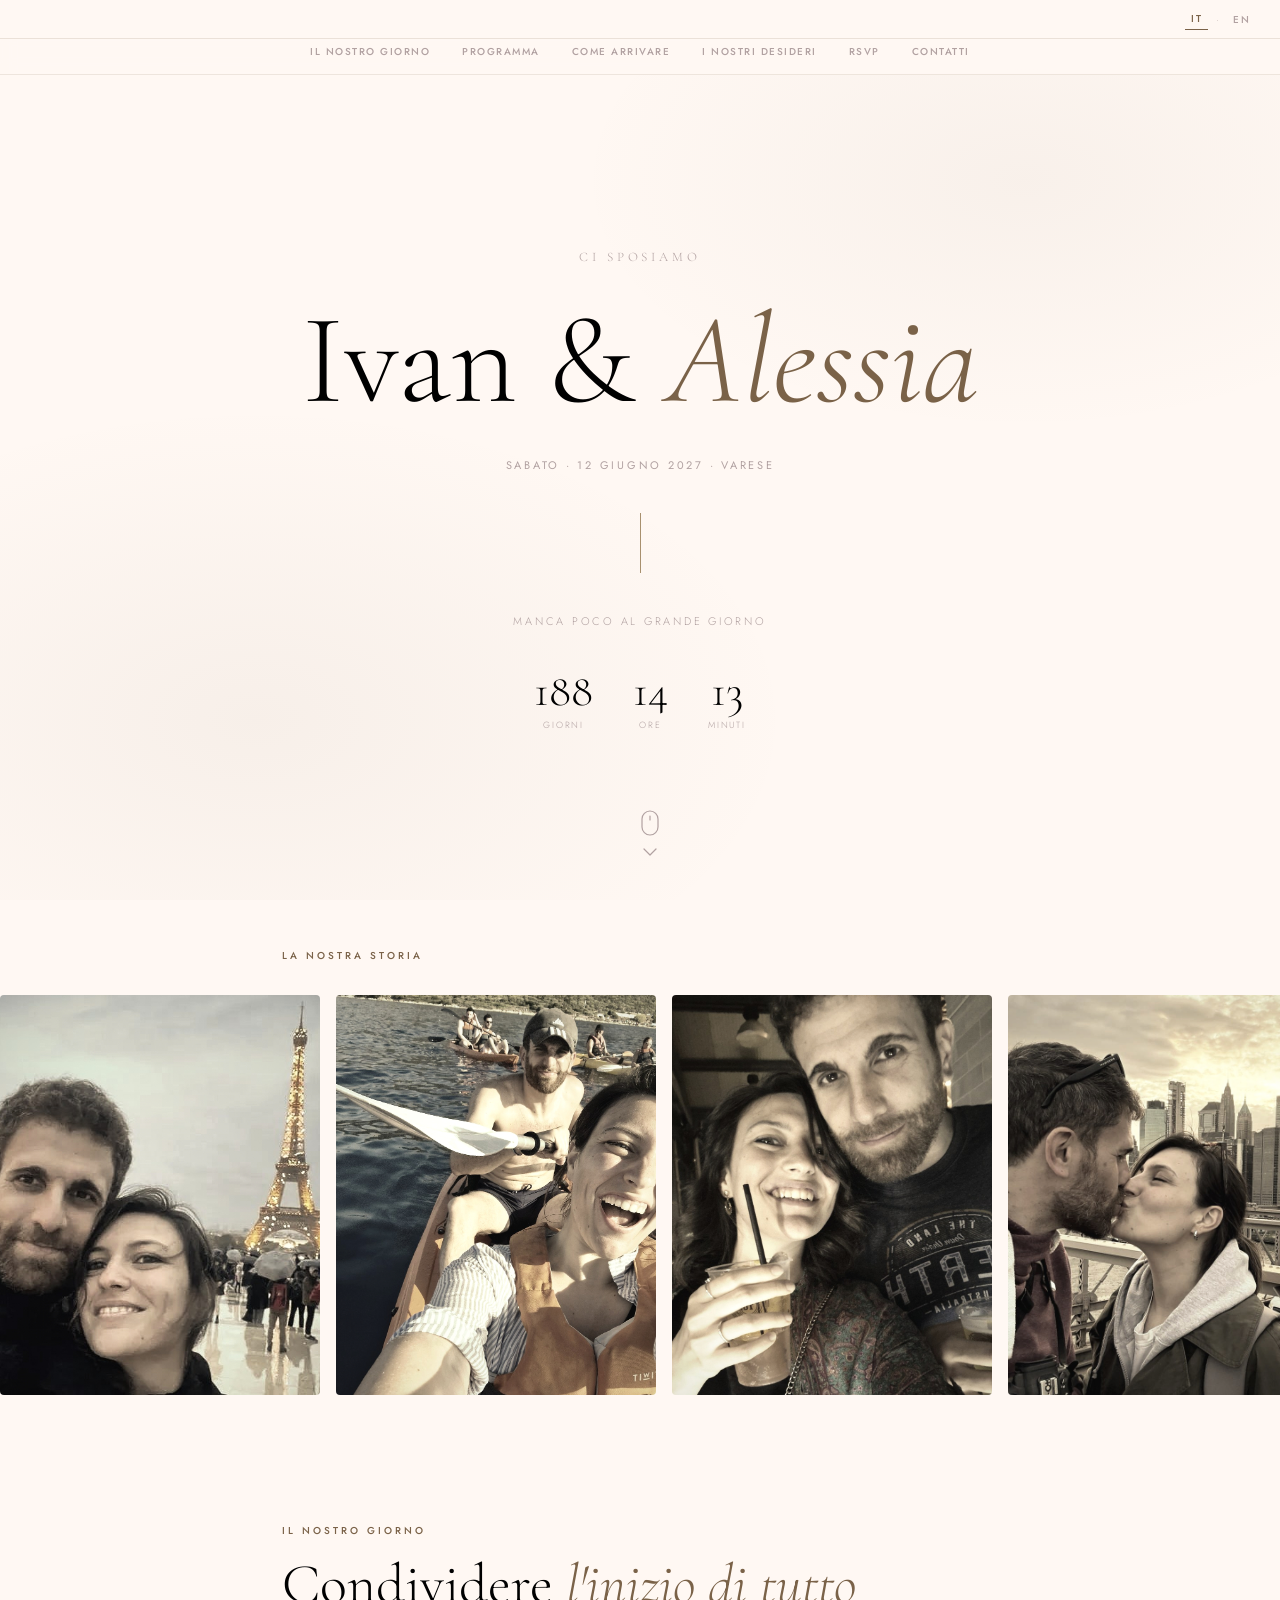
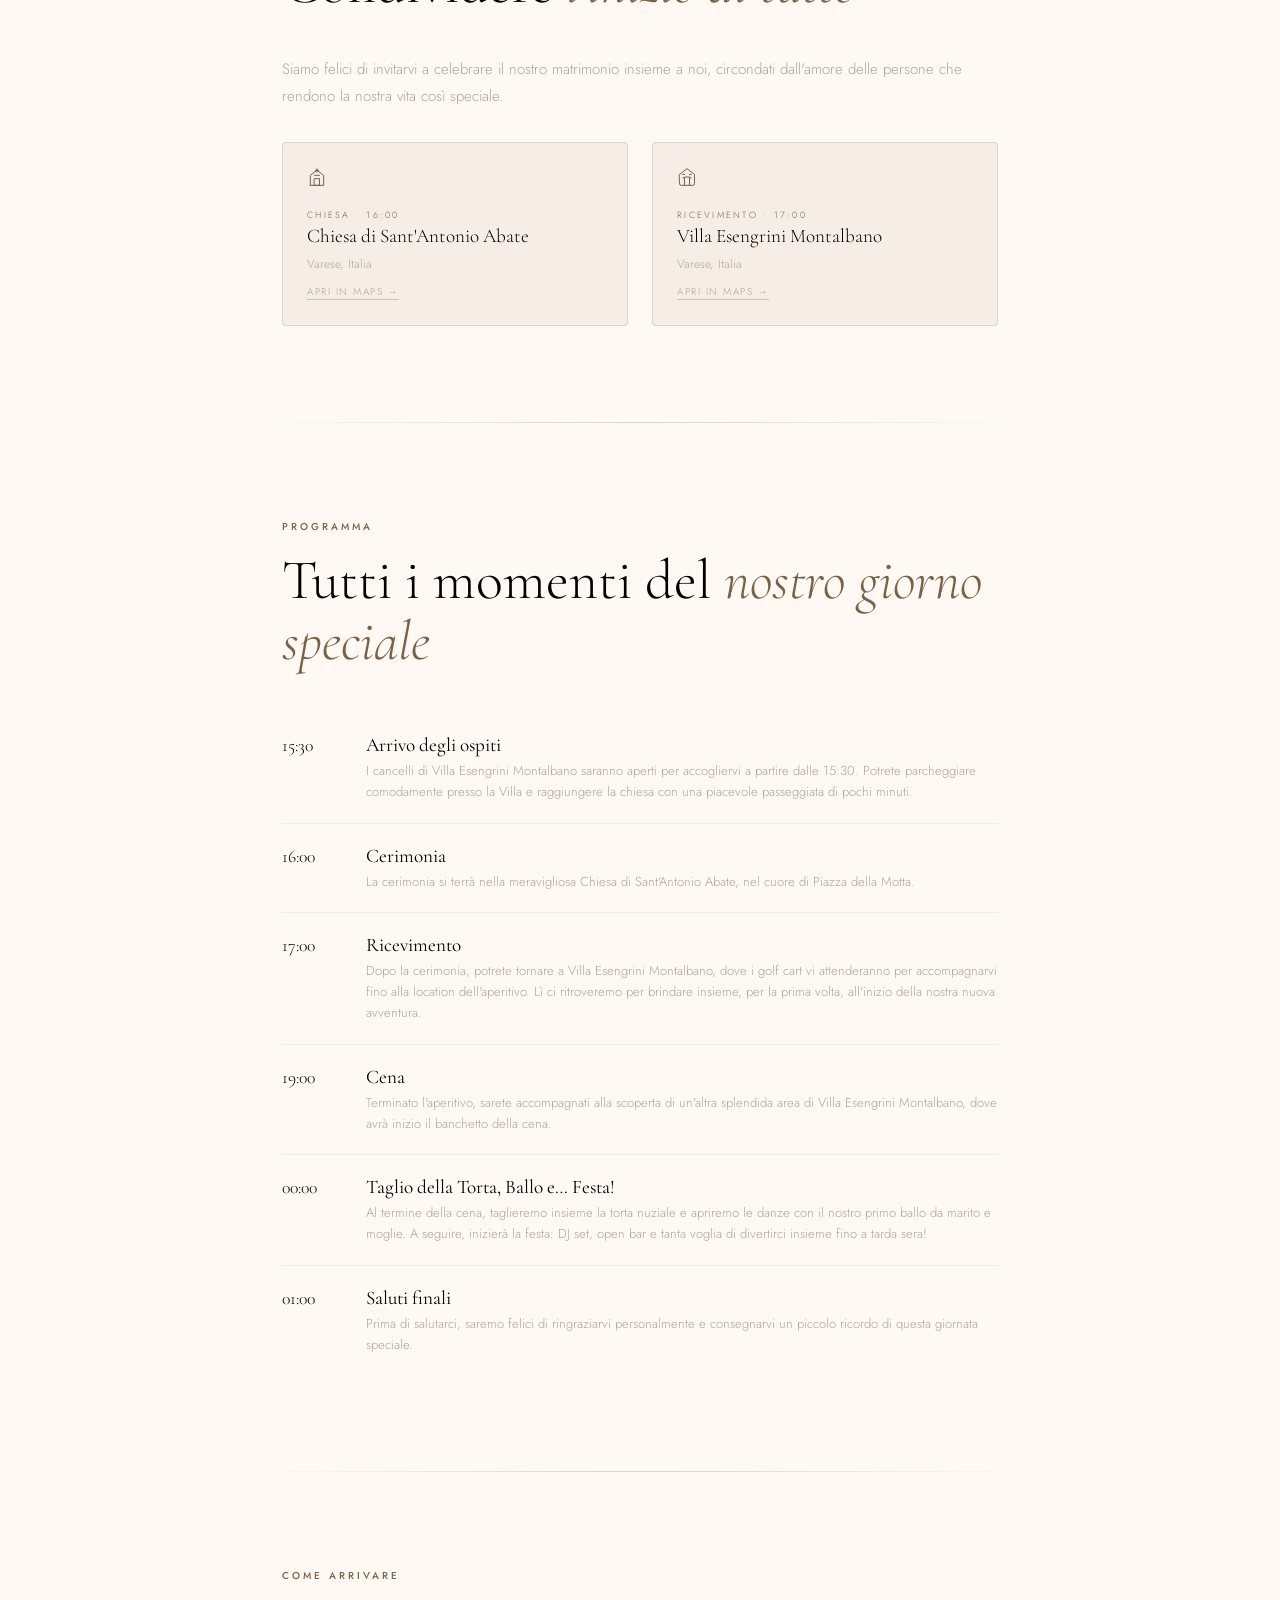
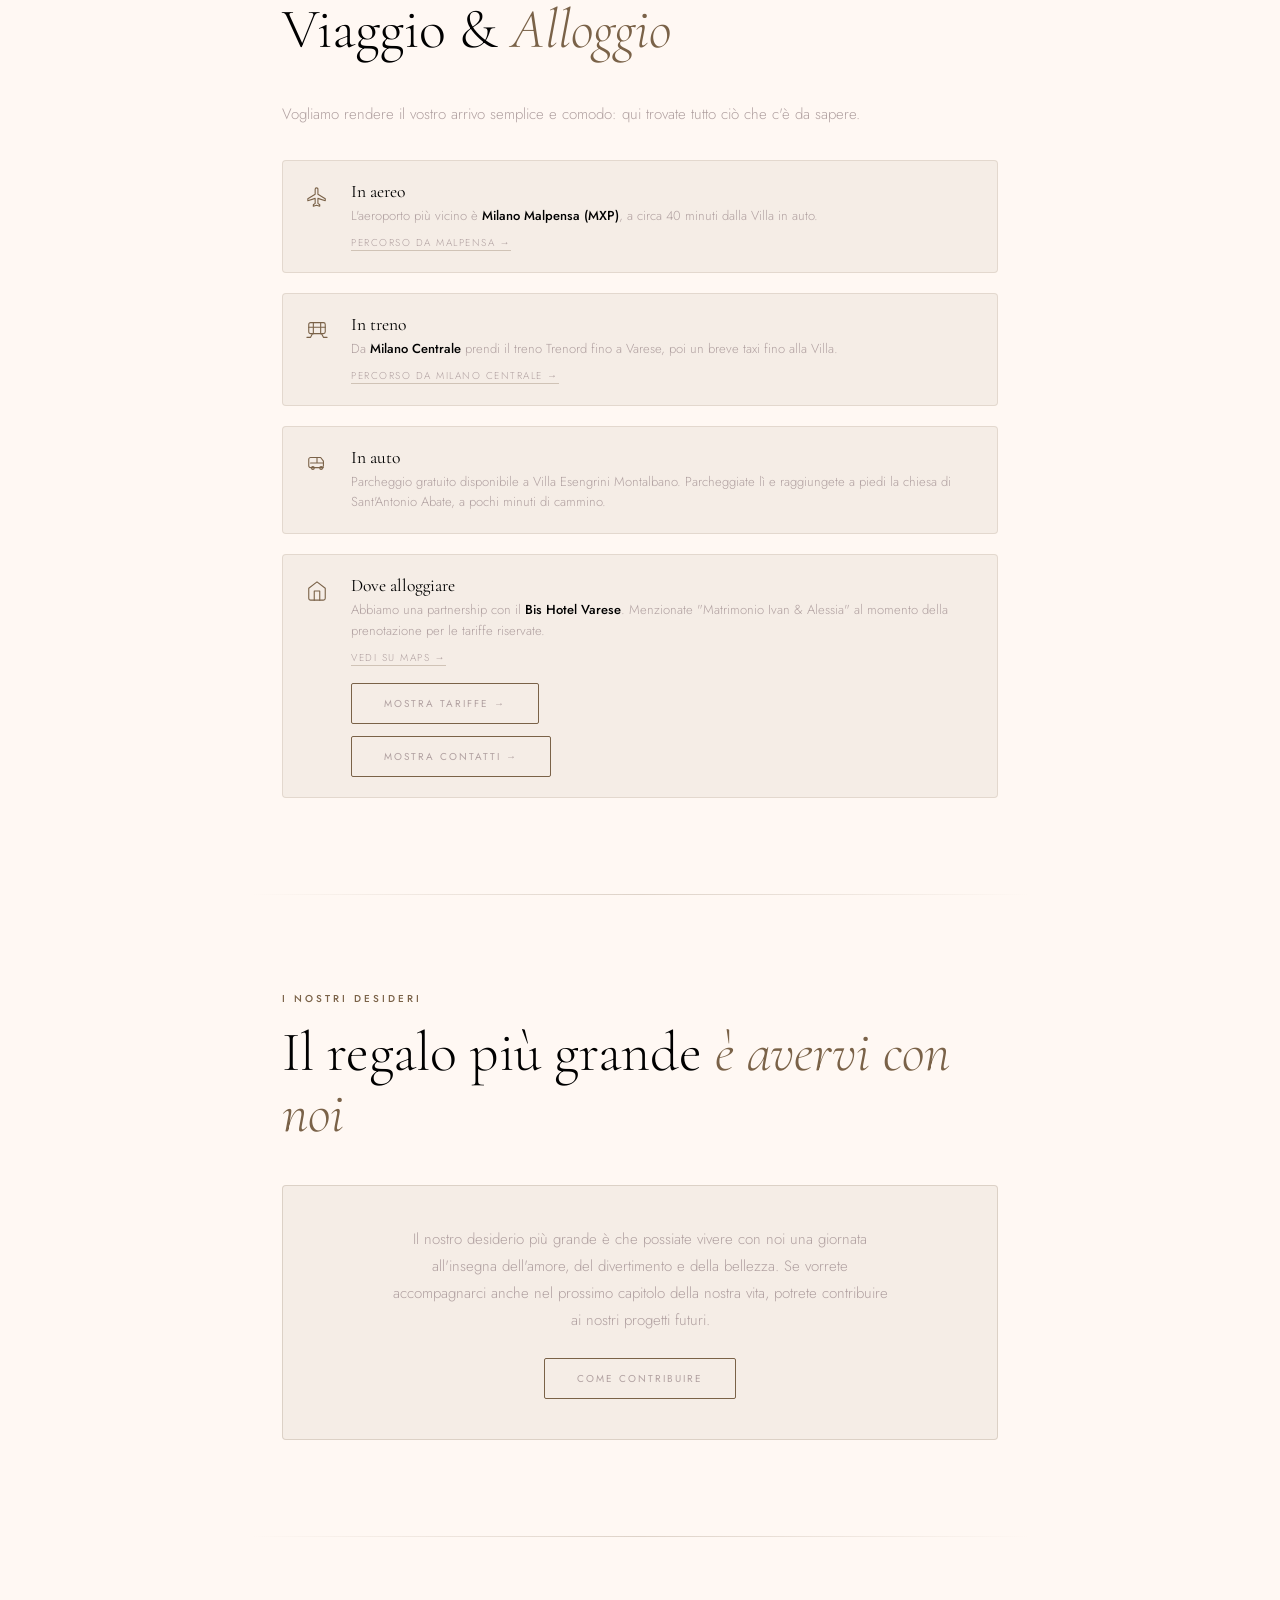
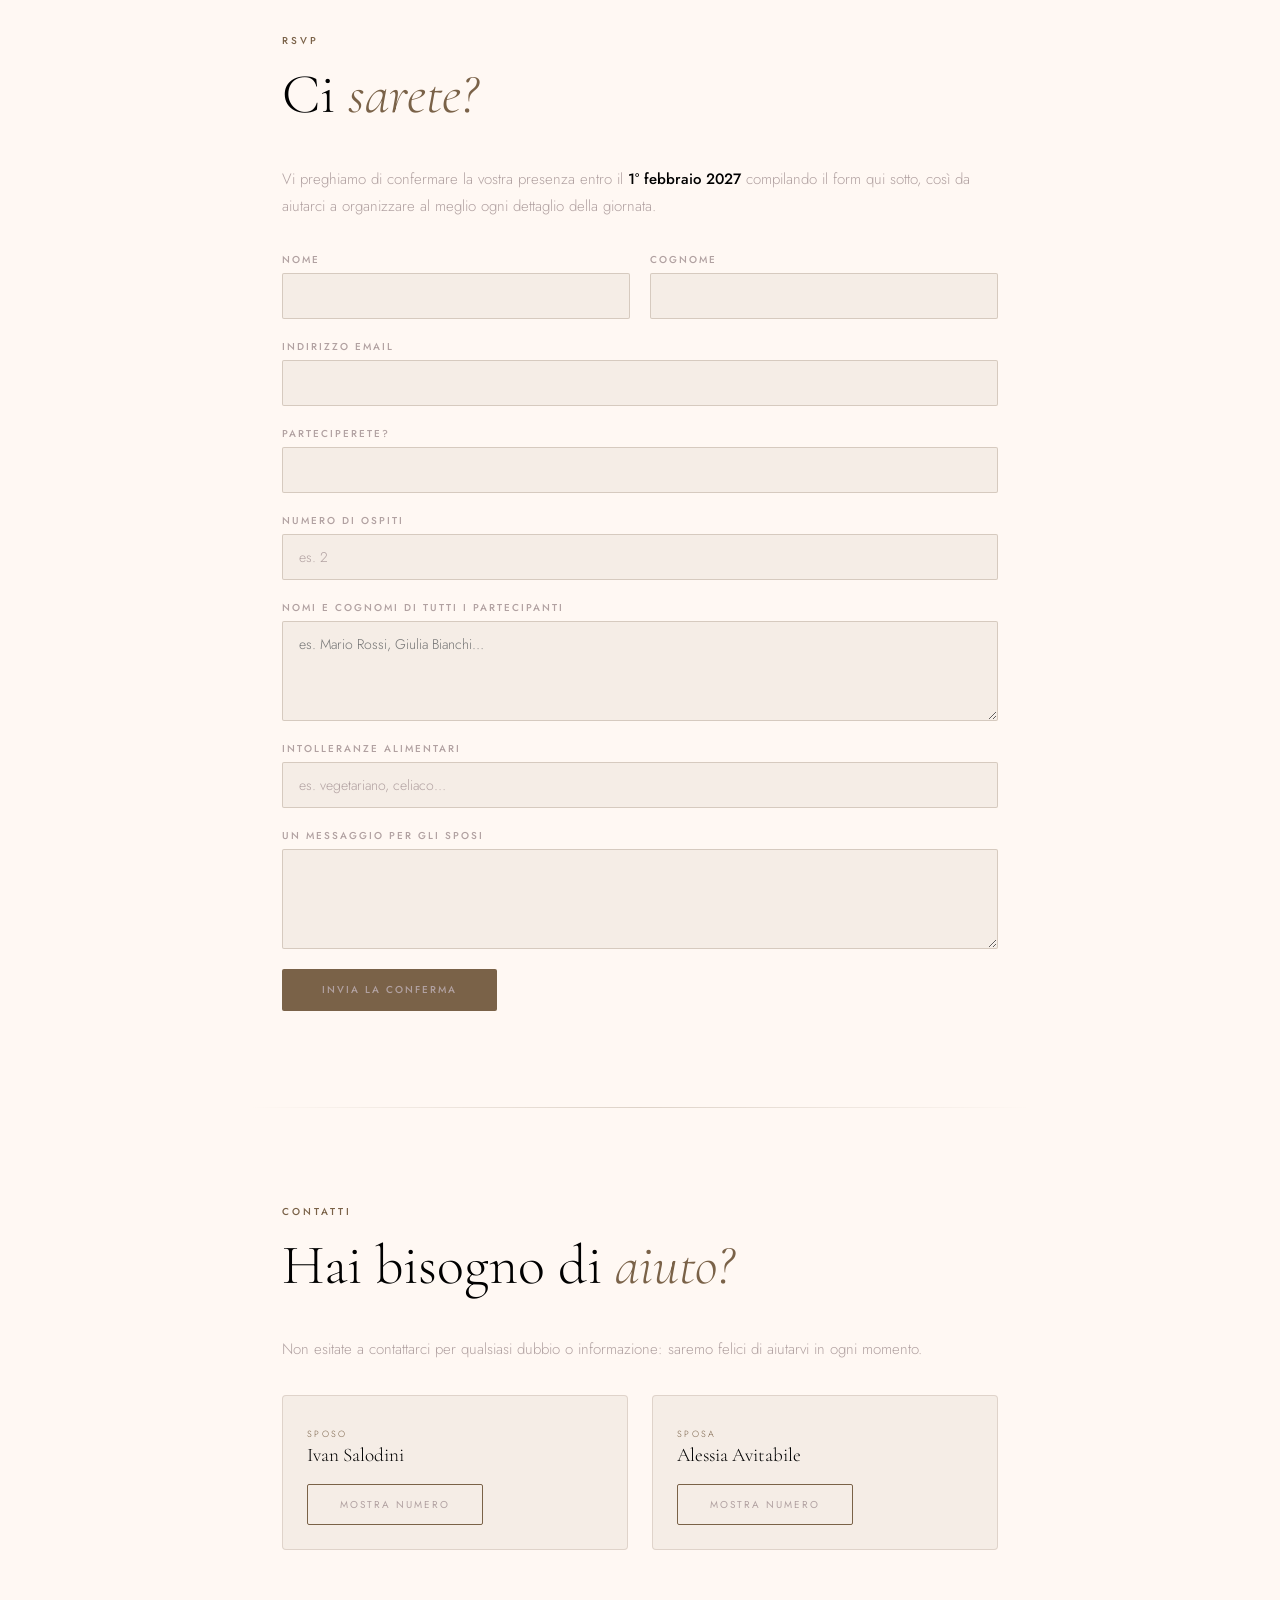
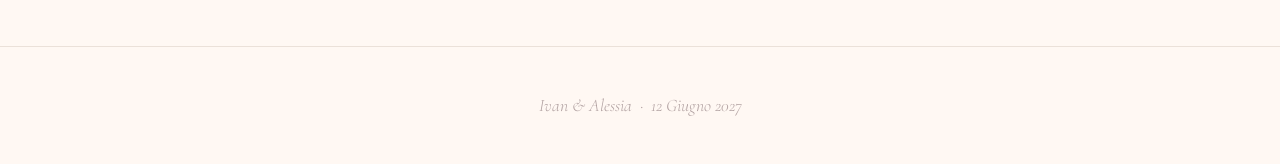
==== index.html @ ce50a958 "go go" ====
<!DOCTYPE html>
<html lang="it">
<head>
<meta charset="UTF-8">
<meta name="viewport" content="width=device-width, initial-scale=1.0">
<title>Ivan & Alessia — 12 Giugno 2027</title>
<link href="https://fonts.googleapis.com/css2?family=Cormorant+Garamond:ital,wght@0,300;0,400;1,300;1,400&family=Jost:wght@300;400;500&display=swap" rel="stylesheet">
<meta property="og:type" content="website">
<meta property="og:url" content="https://ivanalessia.com">
<meta property="og:image" content="https://ivanalessia.com/preview.jpeg">
<meta name="twitter:image" content="https://ivanalessia.com/preview.jpeg">
<meta property="og:title" content="Ivan & Alessia — 12 Giugno 2027">
<meta property="og:description" content="Vi aspettiamo a Varese il 12 Giugno 2027 per festeggiare assieme il nostro matrimonio. Visitate il nostro sito per tutti i dettagli.">
<meta name="twitter:card" content="summary">
<meta name="twitter:title" content="Ivan & Alessia — 12 Giugno 2027">
<meta name="twitter:description" content="Vi aspettiamo a Varese il 12 Giugno 2027 per festeggiare assieme il nostro matrimonio. Visitate il nostro sito per tutti i dettagli.">
<link rel="icon" type="image/svg+xml" href="favicon.svg">
<link rel="stylesheet" href="style.css">
</head>
<body>

<!-- LANG BAR -->
<div class="lang-bar">
  <button class="lang-btn active" id="btn-it" onclick="setLang('it')">IT</button>
  <span class="lang-sep">·</span>
  <button class="lang-btn" id="btn-en" onclick="setLang('en')">EN</button>
</div>

<!-- NAV -->
<nav>
  <a href="#ceremony"><span class="it">Il Nostro Giorno</span><span class="en">Our Special Day</span></a>
  <a href="#schedule"><span class="it">Programma</span><span class="en">Schedule</span></a>
  <a href="#travel"><span class="it">Come arrivare</span><span class="en">Getting there</span></a>
  <a href="#registry"><span class="it">I Nostri Desideri</span><span class="en">Our wishes</span></a>
  <a href="#rsvp">RSVP</a>
  <a href="#contacts"><span class="it">Contatti</span><span class="en">Contacts</span></a>
</nav>

<!-- HERO -->
<div class="hero">
  <div class="hero-ornament">
    <span class="it">Ci sposiamo</span><span class="en">We are getting married</span>
  </div>
  <h1>Ivan &amp; <em>Alessia</em></h1>
  <div class="hero-date">
    <span class="it">Sabato · 12 Giugno 2027 · Varese</span>
    <span class="en">Saturday · 12 June 2027 · Varese</span>
  </div>
  <div class="hero-divider"></div>
  <div class="countdown-intro">
    <span class="it">Manca poco al grande giorno</span>
    <span class="en">Days until the wedding</span>
  </div>
  <div class="countdown">
    <div class="countdown-item">
      <span class="countdown-num" id="cd-days">—</span>
      <span class="countdown-label"><span class="it">Giorni</span><span class="en">Days</span></span>
    </div>
    <div class="countdown-item">
      <span class="countdown-num" id="cd-hours">—</span>
      <span class="countdown-label"><span class="it">Ore</span><span class="en">Hours</span></span>
    </div>
    <div class="countdown-item">
      <span class="countdown-num" id="cd-mins">—</span>
      <span class="countdown-label"><span class="it">Minuti</span><span class="en">Minutes</span></span>
    </div>
  </div>
  <div class="scroll-indicator">
    <svg width="18" height="26" viewBox="0 0 18 26" fill="none" stroke="currentColor" stroke-width="1.2" stroke-linecap="round" stroke-linejoin="round" style="display:block;margin:0 auto 6px;">
      <rect x="1" y="1" width="16" height="24" rx="8"/>
      <line x1="9" y1="6" x2="9" y2="10"/>
    </svg>
    <svg width="20" height="20" viewBox="0 0 20 20" fill="none" stroke="currentColor" stroke-width="1.2" stroke-linecap="round" stroke-linejoin="round">
      <path d="M4 7l6 6 6-6"/>
    </svg>
  </div>
</div>

<!-- SLIDER -->
<div class="story-label-wrap">
  <div class="section-label it" style="max-width:780px;margin:3rem auto 0;padding:0 2rem;">La nostra storia</div>
  <div class="section-label en" style="max-width:780px;margin:3rem auto 0;padding:0 2rem;">Our story</div>
</div>
<div class="slider-wrap">
  <div class="slider-track">
    <div class="slider-item" style="background-image:url('slideshow/photo1.jpg')"></div>
    <div class="slider-item" style="background-image:url('slideshow/photo2.jpg')"></div>
    <div class="slider-item" style="background-image:url('slideshow/photo3.jpg')"></div>
    <div class="slider-item" style="background-image:url('slideshow/photo4.jpg')"></div>
    <div class="slider-item" style="background-image:url('slideshow/photo5.jpg')"></div>
    <div class="slider-item" style="background-image:url('slideshow/photo6.jpg')"></div>
    <div class="slider-item" style="background-image:url('slideshow/photo7.jpg')"></div>
    <div class="slider-item" style="background-image:url('slideshow/photo8.jpg')"></div>
    <div class="slider-item" style="background-image:url('slideshow/photo9.jpg')"></div>
    <div class="slider-item" style="background-image:url('slideshow/photo10.jpg')"></div>
    <div class="slider-item" style="background-image:url('slideshow/photo11.jpg')"></div>
    <div class="slider-item" style="background-image:url('slideshow/photo12.jpg')"></div>
    <div class="slider-item" style="background-image:url('slideshow/photo13.jpg')"></div>
    <div class="slider-item" style="background-image:url('slideshow/photo14.jpg')"></div>
    <div class="slider-item" style="background-image:url('slideshow/photo15.jpg')"></div>
    <div class="slider-item" style="background-image:url('slideshow/photo16.jpg')"></div>
    <div class="slider-item" style="background-image:url('slideshow/photo17.jpg')"></div>
    <div class="slider-item" style="background-image:url('slideshow/photo18.jpg')"></div>
    <div class="slider-item" style="background-image:url('slideshow/photo19.jpg')"></div>
    <div class="slider-item" style="background-image:url('slideshow/photo1.jpg')"></div>
    <div class="slider-item" style="background-image:url('slideshow/photo2.jpg')"></div>
    <div class="slider-item" style="background-image:url('slideshow/photo3.jpg')"></div>
    <div class="slider-item" style="background-image:url('slideshow/photo4.jpg')"></div>
    <div class="slider-item" style="background-image:url('slideshow/photo5.jpg')"></div>
    <div class="slider-item" style="background-image:url('slideshow/photo6.jpg')"></div>
    <div class="slider-item" style="background-image:url('slideshow/photo7.jpg')"></div>
    <div class="slider-item" style="background-image:url('slideshow/photo8.jpg')"></div>
    <div class="slider-item" style="background-image:url('slideshow/photo9.jpg')"></div>
    <div class="slider-item" style="background-image:url('slideshow/photo10.jpg')"></div>
    <div class="slider-item" style="background-image:url('slideshow/photo11.jpg')"></div>
    <div class="slider-item" style="background-image:url('slideshow/photo12.jpg')"></div>
    <div class="slider-item" style="background-image:url('slideshow/photo13.jpg')"></div>
    <div class="slider-item" style="background-image:url('slideshow/photo14.jpg')"></div>
    <div class="slider-item" style="background-image:url('slideshow/photo15.jpg')"></div>
    <div class="slider-item" style="background-image:url('slideshow/photo16.jpg')"></div>
    <div class="slider-item" style="background-image:url('slideshow/photo17.jpg')"></div>
    <div class="slider-item" style="background-image:url('slideshow/photo18.jpg')"></div>
    <div class="slider-item" style="background-image:url('slideshow/photo19.jpg')"></div>
  </div>
</div>

<!-- CEREMONY -->
<section id="ceremony">
  <div class="section-label it">Il Nostro Giorno</div>
  <div class="section-label en">Our Special Day</div>
  <h2 class="it">Condividere <em>l'inizio di tutto</em></h2>
  <h2 class="en">Sharing the <em>start of it all</em></h2>
  <p class="it">Siamo felici di invitarvi a celebrare il nostro matrimonio insieme a noi, circondati dall'amore delle persone che rendono la nostra vita così speciale.</p>
  <p class="en">We are delighted to invite you to celebrate our wedding with us, surrounded by the love of the people who make our lives so special.</p>

  <div class="details-grid" style="grid-template-columns: repeat(2, 1fr);">
    <!-- 1. CHURCH -->
    <div class="detail-card">
      <div class="detail-card-icon">
        <svg viewBox="0 0 24 24" fill="none" stroke="currentColor" stroke-width="1.2" stroke-linecap="round" stroke-linejoin="round" style="width:20px;height:20px;stroke:#7A6248;">
          <path d="M12 2v4M10 4h4"/>
          <path d="M4 22V10l8-6 8 6v12H4z"/>
          <rect x="9" y="14" width="6" height="8"/>
          <path d="M9 10h6"/>
        </svg>
      </div>
      <span class="detail-card-label it">Chiesa · 16:00</span>
      <span class="detail-card-label en">Church · 16:00</span>
      <div class="detail-card-value">Chiesa di Sant'Antonio Abate</div>
      <span class="detail-card-sub">
        <span class="it">Varese, Italia</span>
        <span class="en">Varese, Italy</span>
      </span>
      <a href="https://maps.app.goo.gl/4VHxfXzosDkDR2PS9" class="map-link" target="_blank">
        <span class="it">Apri in Maps →</span><span class="en">Open in Maps →</span>
      </a>
    </div>
    <!-- 2. VENUE -->
    <div class="detail-card">
      <div class="detail-card-icon">
        <svg viewBox="0 0 24 24" fill="none" stroke="currentColor" stroke-width="1.2" stroke-linecap="round" stroke-linejoin="round" style="width:20px;height:20px;stroke:#7A6248;">
          <path d="M3 9l9-7 9 7v11a2 2 0 0 1-2 2H5a2 2 0 0 1-2-2z"/>
          <path d="M9 22V12h6v10"/>
          <path d="M7 9h2M15 9h2M7 13h2M15 13h2"/>
        </svg>
      </div>
      <span class="detail-card-label it">Ricevimento · 17:00</span>
      <span class="detail-card-label en">Reception · 17:00</span>
      <div class="detail-card-value">Villa Esengrini Montalbano</div>
      <span class="detail-card-sub">
        <span class="it">Varese, Italia</span>
        <span class="en">Varese, Italy</span>
      </span>
      <a href="https://maps.app.goo.gl/q679ve2Z2m2urk7M8" class="map-link" target="_blank">
        <span class="it">Apri in Maps →</span><span class="en">Open in Maps →</span>
      </a>
    </div>
  </div>
</section>

<div class="divider"></div>

<!-- SCHEDULE -->
<section id="schedule">
  <div class="section-label it">Programma</div>
  <div class="section-label en">Schedule</div>
  <h2 class="it">Tutti i momenti del <em>nostro giorno speciale</em></h2>
  <h2 class="en">Every moment of <em>our special day</em></h2>
  <div class="schedule-list">
    <div class="schedule-item">
      <div class="sch-time">15:30</div>
      <div class="sch-content">
        <h3 class="it">Arrivo degli ospiti</h3>
        <h3 class="en">Guests arrive</h3>
        <p class="it">I cancelli di Villa Esengrini Montalbano saranno aperti per accogliervi a partire dalle 15:30. Potrete parcheggiare comodamente presso la Villa e raggiungere la chiesa con una piacevole passeggiata di pochi minuti.</p>
        <p class="en">The gates of Villa Esengrini Montalbano will open to welcome you starting from 3:30 PM. You will be able to park conveniently at the Villa and reach the church with a pleasant walk of just a few minutes.</p>
      </div>
    </div>
    <div class="schedule-item">
      <div class="sch-time">16:00</div>
      <div class="sch-content">
        <h3 class="it">Cerimonia</h3>
        <h3 class="en">Ceremony</h3>
        <p class="it">La cerimonia si terrà nella meravigliosa Chiesa di Sant'Antonio Abate, nel cuore di Piazza della Motta.</p>
        <p class="en">The ceremony will take place in the wonderful Church of Sant'Antonio Abate, in the heart of Piazza della Motta.</p>
      </div>
    </div>
    <div class="schedule-item">
      <div class="sch-time">17:00</div>
      <div class="sch-content">
        <h3 class="it">Ricevimento</h3>
        <h3 class="en">Ricevimento</h3>
        <p class="it">Dopo la cerimonia, potrete tornare a Villa Esengrini Montalbano, dove i golf cart vi attenderanno per accompagnarvi fino alla location dell'aperitivo. Lì ci ritroveremo per brindare insieme, per la prima volta, all'inizio della nostra nuova avventura.</p>
        <p class="en">After the ceremony, you may return to Villa Esengrini Montalbano, where golf carts will be waiting to accompany you to the aperitif location. There, we will gather to raise a toast together, for the very first time, to the beginning of our new adventure.</p>
      </div>
    </div>
    <div class="schedule-item">
      <div class="sch-time">19:00</div>
      <div class="sch-content">
        <h3 class="it">Cena</h3>
        <h3 class="en">Dinner</h3>
        <p class="it">Terminato l'aperitivo, sarete accompagnati alla scoperta di un'altra splendida area di Villa Esengrini Montalbano, dove avrà inizio il banchetto della cena.</p>
        <p class="en">Once the aperitif has concluded, you will be guided to discover another beautiful area of Villa Esengrini Montalbano, where the wedding dinner banquet will begin.</p>
      </div>
    </div>
    <div class="schedule-item">
      <div class="sch-time">00:00</div>
      <div class="sch-content">
        <h3 class="it">Taglio della Torta, Ballo e… Festa!</h3>
        <h3 class="en">Taglio della Torta, Ballo e… Festa!</h3>
        <p class="it">Al termine della cena, taglieremo insieme la torta nuziale e apriremo le danze con il nostro primo ballo da marito e moglie. A seguire, inizierà la festa: DJ set, open bar e tanta voglia di divertirci insieme fino a tarda sera!</p>
        <p class="en">At the end of the dinner, we will cut the wedding cake together and open the dance floor with our first dance as husband and wife. Afterwards, the celebration will continue with a DJ set, open bar, and plenty of fun together late into the evening!</p>
      </div>
    </div>
    <div class="schedule-item">
      <div class="sch-time">01:00</div>
      <div class="sch-content">
        <h3 class="it">Saluti finali</h3>
        <h3 class="en">Farewell</h3>
        <p class="it">Prima di salutarci, saremo felici di ringraziarvi personalmente e consegnarvi un piccolo ricordo di questa giornata speciale.</p>
        <p class="en">Before saying goodbye, we will be delighted to thank you personally and offer you a small keepsake of this special day.</p>
      </div>
    </div>
  </div>
</section>

<div class="divider"></div>

<!-- TRAVEL -->
<section id="travel">
  <div class="section-label it">Come arrivare</div>
  <div class="section-label en">Getting there</div>
  <h2 class="it">Viaggio &amp; <em>Alloggio</em></h2>
  <h2 class="en">Travel &amp; <em>Accommodation</em></h2>
  <p class="it">Vogliamo rendere il vostro arrivo semplice e comodo: qui trovate tutto ciò che c'è da sapere.</p>
  <p class="en">We would like to make your arrival as simple and comfortable as possible: here you will find everything you need to know.</p>
  <div class="travel-list">

    <div class="travel-item">
      <div class="travel-icon">
        <svg viewBox="0 0 24 24"><path d="M21 16v-2l-8-5V3.5a1.5 1.5 0 0 0-3 0V9l-8 5v2l8-2.5V19l-2 1.5V22l3.5-1 3.5 1v-1.5L13 19v-5.5z"/></svg>
      </div>
      <div>
        <h3 class="it">In aereo</h3>
        <h3 class="en">By plane</h3>
        <p class="it">L'aeroporto più vicino è <strong>Milano Malpensa (MXP)</strong>, a circa 40 minuti dalla Villa in auto.</p>
        <p class="en">The nearest airport is <strong>Milan Malpensa (MXP)</strong>, about 40 minutes from the Villa by car.</p>
        <a href="https://maps.app.goo.gl/tZxUDUaMHaRAKmfB8" class="map-link" target="_blank" style="margin-top:8px; display:inline-block;">
          <span class="it">Percorso da Malpensa →</span><span class="en">Route from Malpensa →</span>
        </a>
      </div>
    </div>

    <div class="travel-item">
      <div class="travel-icon">
        <svg viewBox="0 0 24 24"><rect x="3" y="4" width="18" height="12" rx="2"/><path d="M3 9h18M8 4v12M16 4v12M1 20h4M19 20h4M5 20l2-4M19 20l-2-4"/></svg>
      </div>
      <div>
        <h3 class="it">In treno</h3>
        <h3 class="en">By train</h3>
        <p class="it">Da <strong>Milano Centrale</strong> prendi il treno Trenord fino a Varese, poi un breve taxi fino alla Villa.</p>
        <p class="en">From <strong>Milano Centrale</strong> take the Trenord train to Varese, then a short taxi to the Villa.</p>
        <a href="https://maps.app.goo.gl/u4GWVVwmVqoYqdpRA" class="map-link" target="_blank" style="margin-top:8px; display:inline-block;">
          <span class="it">Percorso da Milano Centrale →</span><span class="en">Route from Milano Centrale →</span>
        </a>
      </div>
    </div>

    <div class="travel-item">
      <div class="travel-icon">
        <svg viewBox="0 0 24 24"><path d="M19 17H5a2 2 0 0 1-2-2V8a2 2 0 0 1 2-2h11l3 4v5a2 2 0 0 1-2 2z"/><circle cx="7.5" cy="17.5" r="1.5"/><circle cx="16.5" cy="17.5" r="1.5"/><path d="M5 12h14M12 6v6"/></svg>
      </div>
      <div>
        <h3 class="it">In auto</h3>
        <h3 class="en">By car</h3>
        <p class="it">Parcheggio gratuito disponibile a Villa Esengrini Montalbano. Parcheggiate lì e raggiungete a piedi la chiesa di Sant'Antonio Abate, a pochi minuti di cammino.</p>
        <p class="en">Free parking is available at Villa Esengrini Montalbano. Park there and walk to the church of Sant'Antonio Abate — just a few minutes on foot.</p>
      </div>
    </div>

    <div class="travel-item">
      <div class="travel-icon">
        <svg viewBox="0 0 24 24"><path d="M3 9l9-7 9 7v11a2 2 0 0 1-2 2H5a2 2 0 0 1-2-2z"/><polyline points="9 22 9 12 15 12 15 22"/></svg>
      </div>
      <div style="flex:1;">
        <h3 class="it">Dove alloggiare</h3>
        <h3 class="en">Where to stay</h3>
        <p class="it">Abbiamo una partnership con il <strong>Bis Hotel Varese</strong>. Menzionate "Matrimonio Ivan &amp; Alessia" al momento della prenotazione per le tariffe riservate.</p>
        <p class="en">We have a partnership with <strong>Bis Hotel Varese</strong>. Mention "Ivan &amp; Alessia wedding" when booking to access our reserved rates.</p>
        <a href="https://maps.app.goo.gl/5P7TdJPremgg4f8m6" class="map-link" target="_blank" style="margin-top:8px; display:inline-block;">
          <span class="it">Vedi su Maps →</span><span class="en">View on Maps →</span>
        </a>
        <button class="iban-reveal-btn" onclick="revealPrices()" id="pricesBtn" style="margin-top:1rem; display:block;">
          <span class="it">Mostra tariffe →</span><span class="en">Show rates →</span>
        </button>
        <button class="iban-reveal-btn" onclick="revealHotelContacts()" id="hotelContactsBtn" style="margin-top:0.75rem; display:block;">
          <span class="it">Mostra contatti →</span><span class="en">Show contacts →</span>
        </button>
        <div class="iban-display" id="hotelContactsDisplay" style="text-align:left;">
          <div style="display:flex; flex-direction:column; gap:8px;">
            <a href="mailto:booking@bishotelvarese.it" class="map-link" style="display:block; width:fit-content;">
              <span class="it">✉ booking@bishotelvarese.it</span>
              <span class="en">✉ booking@bishotelvarese.it</span>
            </a>
            <a href="tel:+3903321810166" class="map-link" style="display:block; width:fit-content;">
              <span class="it">✆ +39 0332 1810166</span>
              <span class="en">✆ +39 0332 1810166</span>
            </a>
            <a href="https://wa.me/393920011275" class="whatsapp-link" target="_blank">
              <svg viewBox="0 0 24 24" fill="currentColor" style="width:14px;height:14px;vertical-align:-2px;margin-right:4px;"><path d="M17.472 14.382c-.297-.149-1.758-.867-2.03-.967-.273-.099-.471-.148-.67.15-.197.297-.767.966-.94 1.164-.173.199-.347.223-.644.075-.297-.15-1.255-.463-2.39-1.475-.883-.788-1.48-1.761-1.653-2.059-.173-.297-.018-.458.13-.606.134-.133.298-.347.446-.52.149-.174.198-.298.298-.497.099-.198.05-.371-.025-.52-.075-.149-.669-1.612-.916-2.207-.242-.579-.487-.5-.669-.51-.173-.008-.371-.01-.57-.01-.198 0-.52.074-.792.372-.272.297-1.04 1.016-1.04 2.479 0 1.462 1.065 2.875 1.213 3.074.149.198 2.096 3.2 5.077 4.487.709.306 1.262.489 1.694.625.712.227 1.36.195 1.871.118.571-.085 1.758-.719 2.006-1.413.248-.694.248-1.289.173-1.413-.074-.124-.272-.198-.57-.347z"/><path d="M12 0C5.373 0 0 5.373 0 12c0 2.117.554 4.103 1.523 5.824L.057 23.882a.5.5 0 0 0 .614.635l6.284-1.637A11.945 11.945 0 0 0 12 24c6.627 0 12-5.373 12-12S18.627 0 12 0zm0 22a9.944 9.944 0 0 1-5.127-1.424l-.364-.214-3.733.973.998-3.642-.236-.374A9.944 9.944 0 0 1 2 12C2 6.477 6.477 2 12 2s10 4.477 10 10-4.477 10-10 10z"/></svg>
              +39 392 001 1275
            </a>
          </div>
        </div>
        <div class="iban-display" id="pricesDisplay" style="text-align:left;">
          <table class="price-table">
            <thead>
              <tr>
                <th></th>
                <th><span class="it">Senza colazione</span><span class="en">Room only</span></th>
                <th><span class="it">Con colazione</span><span class="en">With breakfast</span></th>
              </tr>
            </thead>
            <tbody>
              <tr>
                <td class="room-type"><span class="it">Singola</span><span class="en">Single</span></td>
                <td>€ 79</td>
                <td>€ 89</td>
              </tr>
              <tr>
                <td class="room-type"><span class="it">Doppia / Matrimoniale</span><span class="en">Double / Twin</span></td>
                <td>€ 89</td>
                <td>€ 99</td>
              </tr>
              <tr>
                <td class="room-type"><span class="it">Tripla</span><span class="en">Triple</span></td>
                <td>€ 115</td>
                <td>€ 129</td>
              </tr>
              <tr>
                <td class="room-type"><span class="it">Quadrupla</span><span class="en">Quadruple</span></td>
                <td>€ 139</td>
                <td>€ 159</td>
              </tr>
              <tr>
                <td class="room-type"><span class="it">Quintupla</span><span class="en">Quintuple</span></td>
                <td>€ 169</td>
                <td>€ 189</td>
              </tr>
            </tbody>
          </table>
          <p style="font-size:11px; margin-top:8px; color:var(--mid);">
            <span class="it">Prezzi per notte · soggetti a disponibilità</span>
            <span class="en">Prices per night · subject to availability</span>
          </p>
        </div>
      </div>
    </div>

  </div>
</section>

<div class="divider"></div>

<!-- REGISTRY -->
<section id="registry">
  <div class="section-label it">I Nostri Desideri</div>
  <div class="section-label en">Our wishes</div>
  <h2 class="it">Il regalo più grande <em>è avervi con noi</em></h2>
  <h2 class="en">The greatest gift is <em>having you by our side</em></h2>
  <div class="registry-box">
    <p class="it">Il nostro desiderio più grande è che possiate vivere con noi una giornata all'insegna dell'amore, del divertimento e della bellezza. Se vorrete accompagnarci anche nel prossimo capitolo della nostra vita, potrete contribuire ai nostri progetti futuri.</p>
    <p class="en">Our greatest wish is for you to share with us a day filled with love, joy, and beauty. If you would also like to accompany us in the next chapter of our lives, you may contribute to our future plans.</p>
    <button class="iban-reveal-btn" onclick="revealIban()" id="ibanBtn">
      <span class="it">Come contribuire</span><span class="en">How to contribute</span>
    </button>
    <div class="iban-display" id="ibanDisplay">
      <span class="iban-label">IBAN</span>
      <div class="iban-number" id="ibanNumber">IT13T0366901600580983344068</div>
      <button class="iban-copy" onclick="copyIban()">
        <span class="it" id="copyLabel-it">Copia →</span>
        <span class="en" id="copyLabel-en">Copy →</span>
      </button>
      <div style="margin-top:12px; font-size:12px; color:var(--mid);">
        <span class="it">Intestato a: <strong>Maria Alessia Avitabile &amp; Ivan Salodini</strong></span>
        <span class="en">Account holder: <strong>Maria Alessia Avitabile &amp; Ivan Salodini</strong></span>
      </div>
    </div>
  </div>
</section>

<div class="divider"></div>

<!-- RSVP -->
<section id="rsvp">
  <div class="section-label it">RSVP</div>
  <div class="section-label en">RSVP</div>
  <h2 class="it">Ci <em>sarete?</em></h2>
  <h2 class="en">Will you <em>join us?</em></h2>
  <p class="it">Vi preghiamo di confermare la vostra presenza entro il <strong>1° febbraio 2027</strong> compilando il form qui sotto, così da aiutarci a organizzare al meglio ogni dettaglio della giornata.</p>
  <p class="en">Please confirm your attendance by <strong>February 1st, 2027</strong>, by filling out the form below, so that you can help us organize every detail of the day in the best possible way.</p>

  <form class="rsvp-form" id="rsvpForm" onsubmit="handleRSVP(event)">
    <div class="form-row">
      <div class="form-group">
        <label><span class="it">Nome</span><span class="en">First name</span></label>
        <input type="text" name="fname" required>
      </div>
      <div class="form-group">
        <label><span class="it">Cognome</span><span class="en">Last name</span></label>
        <input type="text" name="lname" required>
      </div>
    </div>
    <div class="form-group">
      <label><span class="it">Indirizzo email</span><span class="en">Email address</span></label>
      <input type="email" name="email" required>
    </div>
    <div class="form-group">
      <label><span class="it">Parteciperete?</span><span class="en">Are you attending?</span></label>
      <select name="attending" id="select-attending" required>
        <option value=""></option>
        <option value="yes">Sì, ci saremo!</option>
        <option value="no">Purtroppo non possiamo</option>
      </select>
    </div>
    <div class="form-group">
      <label><span class="it">Numero di ospiti</span><span class="en">Number of guests</span></label>
      <input type="number" name="guests" id="select-guests" min="1" max="20" placeholder="es. 2">
    </div>
    <div class="form-group">
      <label>
        <span class="it">Nomi e cognomi di tutti i partecipanti</span>
        <span class="en">Full names of all attendees</span>
      </label>
      <textarea name="attendees" placeholder="es. Mario Rossi, Giulia Bianchi…"></textarea>
    </div>
    <div class="form-group">
      <label><span class="it">Intolleranze alimentari</span><span class="en">Dietary requirements</span></label>
      <input type="text" name="dietary" placeholder="es. vegetariano, celiaco…">
    </div>
    <div class="form-group">
      <label><span class="it">Un messaggio per gli sposi</span><span class="en">A message for the couple</span></label>
      <textarea name="message"></textarea>
    </div>
    <button type="submit" class="submit-btn">
      <span class="it">Invia la conferma</span><span class="en">Send my RSVP</span>
    </button>
  </form>
  <div class="form-success" id="formSuccess">
    <span class="it">Grazie! Abbiamo ricevuto la vostra conferma — non vediamo l'ora di festeggiare insieme.</span>
    <span class="en">Thank you! We've received your RSVP and we can't wait to celebrate with you.</span>
  </div>
</section>

<div class="divider"></div>

<!-- CONTACTS -->
<section id="contacts">
  <div class="section-label it">Contatti</div>
  <div class="section-label en">Contacts</div>
  <h2 class="it">Hai bisogno di <em>aiuto?</em></h2>
  <h2 class="en">Need to get in <em>touch?</em></h2>
  <p class="it">Non esitate a contattarci per qualsiasi dubbio o informazione: saremo felici di aiutarvi in ogni momento.</p>
  <p class="en">Please do not hesitate to contact us should you have any questions or need any information — we will be delighted to help you at any time.</p>

  <div class="details-grid" style="grid-template-columns: repeat(2, 1fr);">

    <div class="detail-card">
      <span class="detail-card-label it">Sposo</span>
      <span class="detail-card-label en">Groom</span>
      <div class="detail-card-value">Ivan Salodini</div>
      <button class="iban-reveal-btn" onclick="revealContact('ivan')" id="ivanBtn" style="margin-top:1rem;">
        <span class="it">Mostra numero</span><span class="en">Show number</span>
      </button>
      <div class="iban-display" id="ivanDisplay">
        <span class="iban-label it">Cellulare</span>
        <span class="iban-label en">Mobile</span>
        <div class="iban-number">+39 346 078 4647</div>
        <a href="tel:+393460784647" class="map-link" style="margin-top:8px; display:inline-block;">
          <span class="it">Chiama →</span><span class="en">Call →</span>
        </a>
        <a href="https://wa.me/393460784647" class="whatsapp-link" target="_blank" style="margin-top:10px; display:block;">
          <svg viewBox="0 0 24 24" fill="currentColor" style="width:14px;height:14px;vertical-align:-2px;margin-right:4px;"><path d="M17.472 14.382c-.297-.149-1.758-.867-2.03-.967-.273-.099-.471-.148-.67.15-.197.297-.767.966-.94 1.164-.173.199-.347.223-.644.075-.297-.15-1.255-.463-2.39-1.475-.883-.788-1.48-1.761-1.653-2.059-.173-.297-.018-.458.13-.606.134-.133.298-.347.446-.52.149-.174.198-.298.298-.497.099-.198.05-.371-.025-.52-.075-.149-.669-1.612-.916-2.207-.242-.579-.487-.5-.669-.51-.173-.008-.371-.01-.57-.01-.198 0-.52.074-.792.372-.272.297-1.04 1.016-1.04 2.479 0 1.462 1.065 2.875 1.213 3.074.149.198 2.096 3.2 5.077 4.487.709.306 1.262.489 1.694.625.712.227 1.36.195 1.871.118.571-.085 1.758-.719 2.006-1.413.248-.694.248-1.289.173-1.413-.074-.124-.272-.198-.57-.347z"/><path d="M12 0C5.373 0 0 5.373 0 12c0 2.117.554 4.103 1.523 5.824L.057 23.882a.5.5 0 0 0 .614.635l6.284-1.637A11.945 11.945 0 0 0 12 24c6.627 0 12-5.373 12-12S18.627 0 12 0zm0 22a9.944 9.944 0 0 1-5.127-1.424l-.364-.214-3.733.973.998-3.642-.236-.374A9.944 9.944 0 0 1 2 12C2 6.477 6.477 2 12 2s10 4.477 10 10-4.477 10-10 10z"/></svg>
          <span class="it">WhatsApp →</span><span class="en">WhatsApp →</span>
        </a>
      </div>
    </div>

    <div class="detail-card">
      <span class="detail-card-label it">Sposa</span>
      <span class="detail-card-label en">Bride</span>
      <div class="detail-card-value">Alessia Avitabile</div>
      <button class="iban-reveal-btn" onclick="revealContact('alessia')" id="alessiaBtn" style="margin-top:1rem;">
        <span class="it">Mostra numero</span><span class="en">Show number</span>
      </button>
      <div class="iban-display" id="alessiaDisplay">
        <span class="iban-label it">Cellulare</span>
        <span class="iban-label en">Mobile</span>
        <div class="iban-number">+39 339 225 6459</div>
        <a href="tel:+393392256459" class="map-link" style="margin-top:8px; display:inline-block;">
          <span class="it">Chiama →</span><span class="en">Call →</span>
        </a>
        <a href="https://wa.me/393392256459" class="whatsapp-link" target="_blank" style="margin-top:10px; display:block;">
          <svg viewBox="0 0 24 24" fill="currentColor" style="width:14px;height:14px;vertical-align:-2px;margin-right:4px;"><path d="M17.472 14.382c-.297-.149-1.758-.867-2.03-.967-.273-.099-.471-.148-.67.15-.197.297-.767.966-.94 1.164-.173.199-.347.223-.644.075-.297-.15-1.255-.463-2.39-1.475-.883-.788-1.48-1.761-1.653-2.059-.173-.297-.018-.458.13-.606.134-.133.298-.347.446-.52.149-.174.198-.298.298-.497.099-.198.05-.371-.025-.52-.075-.149-.669-1.612-.916-2.207-.242-.579-.487-.5-.669-.51-.173-.008-.371-.01-.57-.01-.198 0-.52.074-.792.372-.272.297-1.04 1.016-1.04 2.479 0 1.462 1.065 2.875 1.213 3.074.149.198 2.096 3.2 5.077 4.487.709.306 1.262.489 1.694.625.712.227 1.36.195 1.871.118.571-.085 1.758-.719 2.006-1.413.248-.694.248-1.289.173-1.413-.074-.124-.272-.198-.57-.347z"/><path d="M12 0C5.373 0 0 5.373 0 12c0 2.117.554 4.103 1.523 5.824L.057 23.882a.5.5 0 0 0 .614.635l6.284-1.637A11.945 11.945 0 0 0 12 24c6.627 0 12-5.373 12-12S18.627 0 12 0zm0 22a9.944 9.944 0 0 1-5.127-1.424l-.364-.214-3.733.973.998-3.642-.236-.374A9.944 9.944 0 0 1 2 12C2 6.477 6.477 2 12 2s10 4.477 10 10-4.477 10-10 10z"/></svg>
          <span class="it">WhatsApp →</span><span class="en">WhatsApp →</span>
        </a>
      </div>
    </div>

  </div>
</section>

<footer>
  Ivan &amp; Alessia &nbsp;·&nbsp; 12 <span class="it">Giugno</span><span class="en">June</span> 2027
</footer>

<button class="back-to-top" id="backToTop" onclick="window.scrollTo({top:0,behavior:'smooth'})" aria-label="Back to top">
  <svg width="16" height="16" viewBox="0 0 16 16" fill="none" stroke="currentColor" stroke-width="1.5" stroke-linecap="round" stroke-linejoin="round">
    <path d="M3 10l5-5 5 5"/>
  </svg>
</button>

<script src="script.js"></script>
</body>
</html>
---- style.css ----
*, *::before, *::after { box-sizing: border-box; margin: 0; padding: 0; }

:root {
  --bg: #FFF8F3;
  --warm: #F5EDE6;
  --sepia: #7A6248;
  --sepia-light: #A8906E;
  --dark: #000000;
  --mid: #B1A1A1;
  --serif: 'Cormorant Garamond', Georgia, serif;
  --sans: 'Jost', sans-serif;
}

html { scroll-behavior: smooth; }
body { background: var(--bg); color: var(--dark); font-family: var(--sans); font-weight: 300; overflow-x: hidden; }

p, span, li, td, th, label, input, select, textarea, button { color: var(--mid); }
h1, h2, h3, h4, .detail-card-value, .sch-time, .countdown-num { color: var(--dark); }
strong { color: var(--dark); font-weight: 500; }

/* LANG BAR */
.lang-bar {
  position: fixed; top: 0; left: 0; right: 0; z-index: 200;
  display: flex; justify-content: flex-end; align-items: center;
  padding: 0.5rem 1.5rem; gap: 0.5rem;
  background: rgba(255,248,243,0.96); backdrop-filter: blur(8px);
  border-bottom: 1px solid rgba(122,98,72,0.15);
}
.lang-btn {
  font-family: var(--sans); font-size: 10px; font-weight: 500;
  letter-spacing: 0.15em; text-transform: uppercase;
  color: var(--mid); background: none; border: none; cursor: pointer;
  padding: 3px 6px; transition: color 0.2s;
}
.lang-btn.active { color: var(--sepia); border-bottom: 1px solid var(--sepia); }
.lang-sep { color: var(--mid); font-size: 10px; }

/* NAV */
nav {
  position: fixed; top: 30px; left: 0; right: 0; z-index: 100;
  display: flex; justify-content: center; gap: 2rem; flex-wrap: wrap;
  padding: 0.9rem 2rem;
  background: rgba(255,248,243,0.92); backdrop-filter: blur(8px);
  border-bottom: 1px solid rgba(122,98,72,0.13);
}
nav a {
  font-family: var(--sans); font-size: 10px; font-weight: 500;
  letter-spacing: 0.15em; text-transform: uppercase;
  color: var(--mid); text-decoration: none; transition: color 0.2s;
}
nav a:hover { color: var(--sepia); }

/* HERO */
.hero {
  min-height: 100vh;
  display: flex; flex-direction: column; align-items: center; justify-content: center;
  text-align: center; padding: 9rem 2rem 4rem;
  position: relative; overflow: hidden;
}
.hero::before {
  content: ''; position: absolute; inset: 0;
  background:
    radial-gradient(ellipse 60% 50% at 20% 80%, rgba(122,98,72,0.06) 0%, transparent 70%),
    radial-gradient(ellipse 50% 40% at 80% 20%, rgba(122,98,72,0.05) 0%, transparent 70%);
}
.hero-ornament {
  font-family: var(--serif); font-size: 13px; font-weight: 300;
  letter-spacing: 0.3em; color: var(--sepia); text-transform: uppercase;
  margin-bottom: 2rem; opacity: 0; animation: fadeUp 1s 0.2s forwards;
}
.hero h1 {
  font-family: var(--serif); font-size: clamp(3.5rem, 11vw, 8rem);
  font-weight: 300; line-height: 1; color: var(--dark); white-space: nowrap;
  opacity: 0; animation: fadeUp 1s 0.4s forwards;
}
.hero h1 em { font-style: italic; color: var(--sepia); }
.hero-date {
  margin-top: 2rem; font-size: 11px; font-weight: 400;
  letter-spacing: 0.25em; text-transform: uppercase; color: var(--mid);
  opacity: 0; animation: fadeUp 1s 0.6s forwards;
}
.hero-divider {
  width: 1px; height: 60px; background: var(--sepia-light);
  margin: 2.5rem auto 0; opacity: 0; animation: fadeUp 1s 0.8s forwards;
}
.countdown {
  display: flex; gap: 2.5rem; margin-top: 2.5rem;
  opacity: 0; animation: fadeUp 1s 1s forwards;
}
.countdown-item { text-align: center; }
.countdown-num {
  font-family: var(--serif); font-size: 2.8rem; font-weight: 300;
  color: var(--dark); line-height: 1; display: block;
}
.countdown-label {
  font-size: 9px; letter-spacing: 0.2em; text-transform: uppercase;
  color: var(--mid); margin-top: 4px; display: block;
}

@keyframes fadeUp {
  from { opacity: 0; transform: translateY(20px); }
  to { opacity: 1; transform: translateY(0); }
}

/* SECTIONS */
section { padding: 6rem 2rem; max-width: 780px; margin: 0 auto; }

.section-label {
  font-size: 10px; letter-spacing: 0.3em; text-transform: uppercase;
  color: var(--sepia); font-weight: 500; margin-bottom: 1rem;
  display: flex; align-items: center; gap: 1rem;
}
.section-label::after {
  content: ''; flex: 1; height: 1px;
  background: linear-gradient(to right, rgba(122,98,72,0.35), transparent);
}

h2 {
  font-family: var(--serif); font-size: clamp(2.2rem, 5vw, 3.5rem);
  font-weight: 300; line-height: 1.1; color: var(--dark); margin-bottom: 2.5rem;
}
h2 em { font-style: italic; color: var(--sepia); }

p { font-size: 15px; line-height: 1.8; color: var(--mid); margin-bottom: 1rem; }

.divider {
  height: 1px; max-width: 780px; margin: 0 auto;
  background: linear-gradient(to right, transparent, rgba(122,98,72,0.25), transparent);
}

/* CEREMONY CARDS */
.details-grid {
  display: grid; grid-template-columns: repeat(3, 1fr);
  gap: 1.5rem; margin-top: 2rem;
}
.detail-card {
  background: var(--warm); border: 1px solid rgba(122,98,72,0.18);
  border-radius: 4px; padding: 1.5rem;
}
.detail-card-label {
  font-size: 9px; letter-spacing: 0.25em; text-transform: uppercase;
  color: var(--sepia); margin-bottom: 0.75rem; display: block;
}
.detail-card-value {
  font-family: var(--serif); font-size: 1.2rem; color: var(--dark); line-height: 1.3;
}
.detail-card-sub {
  font-size: 12px; color: var(--mid); margin-top: 6px; display: block; line-height: 1.6;
}
.map-link {
  display: inline-block; margin-top: 10px; font-size: 10px;
  letter-spacing: 0.15em; text-transform: uppercase; color: var(--sepia);
  text-decoration: none; border-bottom: 1px solid rgba(122,98,72,0.3);
  transition: border-color 0.2s;
}
.map-link:hover { border-color: var(--sepia); }

/* SCHEDULE */
.schedule-list { margin-top: 2rem; }
.schedule-item {
  display: flex; gap: 1.5rem; padding: 1.25rem 0;
  border-bottom: 1px solid rgba(177,161,161,0.15); align-items: flex-start;
}
.schedule-item:last-child { border-bottom: none; }
.sch-time {
  font-family: var(--serif); font-size: 1.1rem; color: var(--dark);
  min-width: 60px; padding-top: 2px;
}
.sch-content h3 {
  font-family: var(--serif); font-size: 1.2rem; font-weight: 400;
  color: var(--dark); margin-bottom: 4px;
}
.sch-content p { font-size: 13px; color: var(--mid); margin: 0; line-height: 1.6; }

/* TRAVEL */
.travel-list { margin-top: 2rem; display: flex; flex-direction: column; gap: 1.25rem; }
.travel-item {
  display: flex; gap: 1.25rem; align-items: flex-start;
  padding: 1.25rem; background: var(--warm);
  border-radius: 4px; border: 1px solid rgba(122,98,72,0.15);
}
.travel-icon {
  flex-shrink: 0; width: 28px; height: 28px;
  display: flex; align-items: center; justify-content: center; margin-top: 2px;
}
.travel-icon svg {
  width: 22px; height: 22px; stroke: var(--sepia); fill: none;
  stroke-width: 1.2; stroke-linecap: round; stroke-linejoin: round;
}
.travel-item h3 {
  font-family: var(--serif); font-size: 1.1rem; font-weight: 400;
  color: var(--dark); margin-bottom: 4px;
}
.travel-item p { font-size: 13px; color: var(--mid); margin: 0; line-height: 1.6; }

/* REGISTRY */
.registry-box {
  background: var(--warm); border: 1px solid rgba(122,98,72,0.2);
  border-radius: 4px; padding: 2.5rem; text-align: center; margin-top: 2rem;
}
.registry-box p { max-width: 500px; margin: 0 auto 1.5rem; color: var(--mid); }
.iban-reveal-btn {
  display: inline-block; padding: 0.75rem 2rem;
  border: 1px solid var(--sepia); color: var(--sepia);
  font-family: var(--sans); font-size: 10px; letter-spacing: 0.2em;
  text-transform: uppercase; background: none;
  border-radius: 2px; cursor: pointer; transition: all 0.2s;
}
.iban-reveal-btn:hover { background: var(--sepia); color: var(--bg); }
.iban-display {
  display: none; margin-top: 1.5rem;
  padding: 1.25rem; background: var(--bg);
  border: 1px solid rgba(122,98,72,0.2); border-radius: 4px;
}
.iban-display.visible { display: block; }
.iban-label {
  font-size: 9px; letter-spacing: 0.25em; text-transform: uppercase;
  color: var(--sepia); display: block; margin-bottom: 8px;
}
.iban-number {
  font-family: var(--sans); font-size: 16px; font-weight: 400;
  color: var(--dark); letter-spacing: 0.1em; word-break: break-all;
}
.iban-copy {
  display: inline-block; margin-top: 10px; font-size: 10px;
  letter-spacing: 0.15em; text-transform: uppercase; color: var(--sepia);
  background: none; border: none; cursor: pointer;
  border-bottom: 1px solid rgba(122,98,72,0.3); transition: border-color 0.2s;
  font-family: var(--sans);
}
.iban-copy:hover { border-color: var(--sepia); }

/* RSVP */
.rsvp-form { margin-top: 2rem; display: flex; flex-direction: column; gap: 1.25rem; }
.form-row { display: grid; grid-template-columns: 1fr 1fr; gap: 1.25rem; }
.form-group { display: flex; flex-direction: column; gap: 6px; }
.form-group label {
  font-size: 10px; letter-spacing: 0.2em; text-transform: uppercase;
  color: var(--sepia); font-weight: 500;
}
.form-group input,
.form-group select,
.form-group textarea {
  background: var(--warm); border: 1px solid rgba(122,98,72,0.25);
  border-radius: 2px; padding: 0.75rem 1rem;
  font-family: var(--sans); font-size: 14px; font-weight: 300;
  color: var(--dark); outline: none; transition: border-color 0.2s;
  -webkit-appearance: none; appearance: none;
}
.form-group input::placeholder { color: var(--mid); }
.form-group input:focus,
.form-group select:focus,
.form-group textarea:focus { border-color: var(--sepia); }
.form-group textarea { resize: vertical; min-height: 100px; }
.submit-btn {
  align-self: flex-start; padding: 0.85rem 2.5rem;
  background: var(--sepia); color: #ffffff; border: none; border-radius: 2px;
  cursor: pointer; font-family: var(--sans); font-size: 10px;
  letter-spacing: 0.2em; text-transform: uppercase; font-weight: 500;
  transition: background 0.2s;
}
.submit-btn:hover { background: var(--dark); }
.form-success {
  display: none; padding: 2rem; background: var(--warm);
  border: 1px solid rgba(122,98,72,0.25); border-radius: 4px;
  text-align: center; font-family: var(--serif); font-size: 1.4rem;
  color: var(--dark); font-style: italic;
}

/* FOOTER */
footer {
  text-align: center; padding: 3rem 2rem;
  border-top: 1px solid rgba(122,98,72,0.15);
  font-family: var(--serif); font-size: 1.1rem; font-style: italic; color: var(--mid);
}

/* RESPONSIVE */
@media (max-width: 650px) {
  .details-grid { grid-template-columns: 1fr; }
  .form-row { grid-template-columns: 1fr; }
  nav { gap: 1rem; }
  .hero h1 { white-space: normal; }
}

/* LANGUAGE TOGGLE */
.it { display: block; }
.en { display: none; }
body.lang-en .it { display: none; }
body.lang-en .en { display: block; }
span.it { display: inline; }
span.en { display: none; }
body.lang-en span.it { display: none; }
body.lang-en span.en { display: inline; }

/* DETAIL CARD ICON */
.detail-card-icon {
  margin-bottom: 0.5rem;
}
.detail-card-icon svg {
  width: 20px; height: 20px;
  stroke: var(--sepia); fill: none;
  stroke-width: 1.2; stroke-linecap: round; stroke-linejoin: round;
}

/* HOTEL PRICE TABLE */
.price-table {
  width: 100%; border-collapse: collapse;
  margin-top: 0.5rem; font-size: 13px;
}
.price-table th {
  font-size: 9px; letter-spacing: 0.15em; text-transform: uppercase;
  color: var(--sepia); font-weight: 500; padding: 6px 8px;
  border-bottom: 1px solid rgba(122,98,72,0.2); text-align: center;
}
.price-table th:first-child { text-align: left; }
.price-table td {
  padding: 8px; color: var(--mid); text-align: center;
  border-bottom: 1px solid rgba(177,161,161,0.12);
}
.price-table td.room-type {
  font-family: var(--serif); font-size: 14px;
  color: var(--dark); text-align: left; font-weight: 400; font-style: italic;
}
.price-table tbody tr:last-child td { border-bottom: none; }

/* WHATSAPP LINK */
.whatsapp-link {
  font-size: 10px; letter-spacing: 0.15em; text-transform: uppercase;
  color: #25D366; text-decoration: none;
  border-bottom: 1px solid rgba(37,211,102,0.3);
  transition: border-color 0.2s; margin-left: 0;
  display: block; width: fit-content;
}
.whatsapp-link:hover { border-color: #25D366; }
.whatsapp-link svg { fill: #25D366; }

/* COUNTDOWN INTRO */
.countdown-intro {
  font-family: var(--sans); font-size: 11px; font-weight: 300;
  letter-spacing: 0.25em; text-transform: uppercase;
  color: var(--mid); margin-top: 2.5rem;
  opacity: 0; animation: fadeUp 1s 0.9s forwards;
}

/* SCROLL INDICATOR */
.scroll-indicator {
  position: absolute;
  bottom: 2rem; left: 50%;
  transform: translateX(-50%);
  color: var(--mid);
  opacity: 0;
  animation: fadeUp 1s 1.8s forwards, bounce 2s 2.8s ease-in-out infinite;
  cursor: pointer;
}
.scroll-indicator:hover { color: var(--sepia); }

@keyframes bounce {
  0%, 100% { transform: translateX(-50%) translateY(0); }
  50%       { transform: translateX(-50%) translateY(6px); }
}

/* SLIDER */
.slider-wrap {
  width: 100%;
  overflow: hidden;
  padding: 2rem 0;
  position: relative;
}
.slider-track {
  display: flex;
  gap: 16px;
  animation: slideLeft 60s linear infinite;
  width: max-content;
}

.slider-item {
  width: clamp(180px, 28vw, 320px);
  height: clamp(220px, 35vw, 400px);
  flex-shrink: 0;
  border-radius: 4px;
  overflow: hidden;
  background-size: cover;
  background-position: center;
}
@keyframes slideLeft {
  0%   { transform: translateX(0); }
  100% { transform: translateX(-50%); }
}

/* BACK TO TOP */
.back-to-top {
  position: fixed; bottom: 28px; right: 28px; z-index: 100;
  width: 40px; height: 40px; border-radius: 50%;
  background: var(--bg); border: 1px solid rgba(122,98,72,0.25);
  color: var(--sepia); cursor: pointer;
  display: flex; align-items: center; justify-content: center;
  opacity: 0; pointer-events: none;
  transition: opacity 0.3s, border-color 0.2s;
}
.back-to-top.visible { opacity: 1; pointer-events: auto; }
.back-to-top:hover { border-color: var(--sepia); }

/* MOUSE WHEEL ANIMATION */
.scroll-indicator svg line {
  animation: wheelScroll 1.4s ease-in-out infinite;
}
@keyframes wheelScroll {
  0%   { transform: translateY(0); opacity: 1; }
  60%  { transform: translateY(4px); opacity: 0; }
  61%  { transform: translateY(0); opacity: 0; }
  100% { transform: translateY(0); opacity: 1; }
}
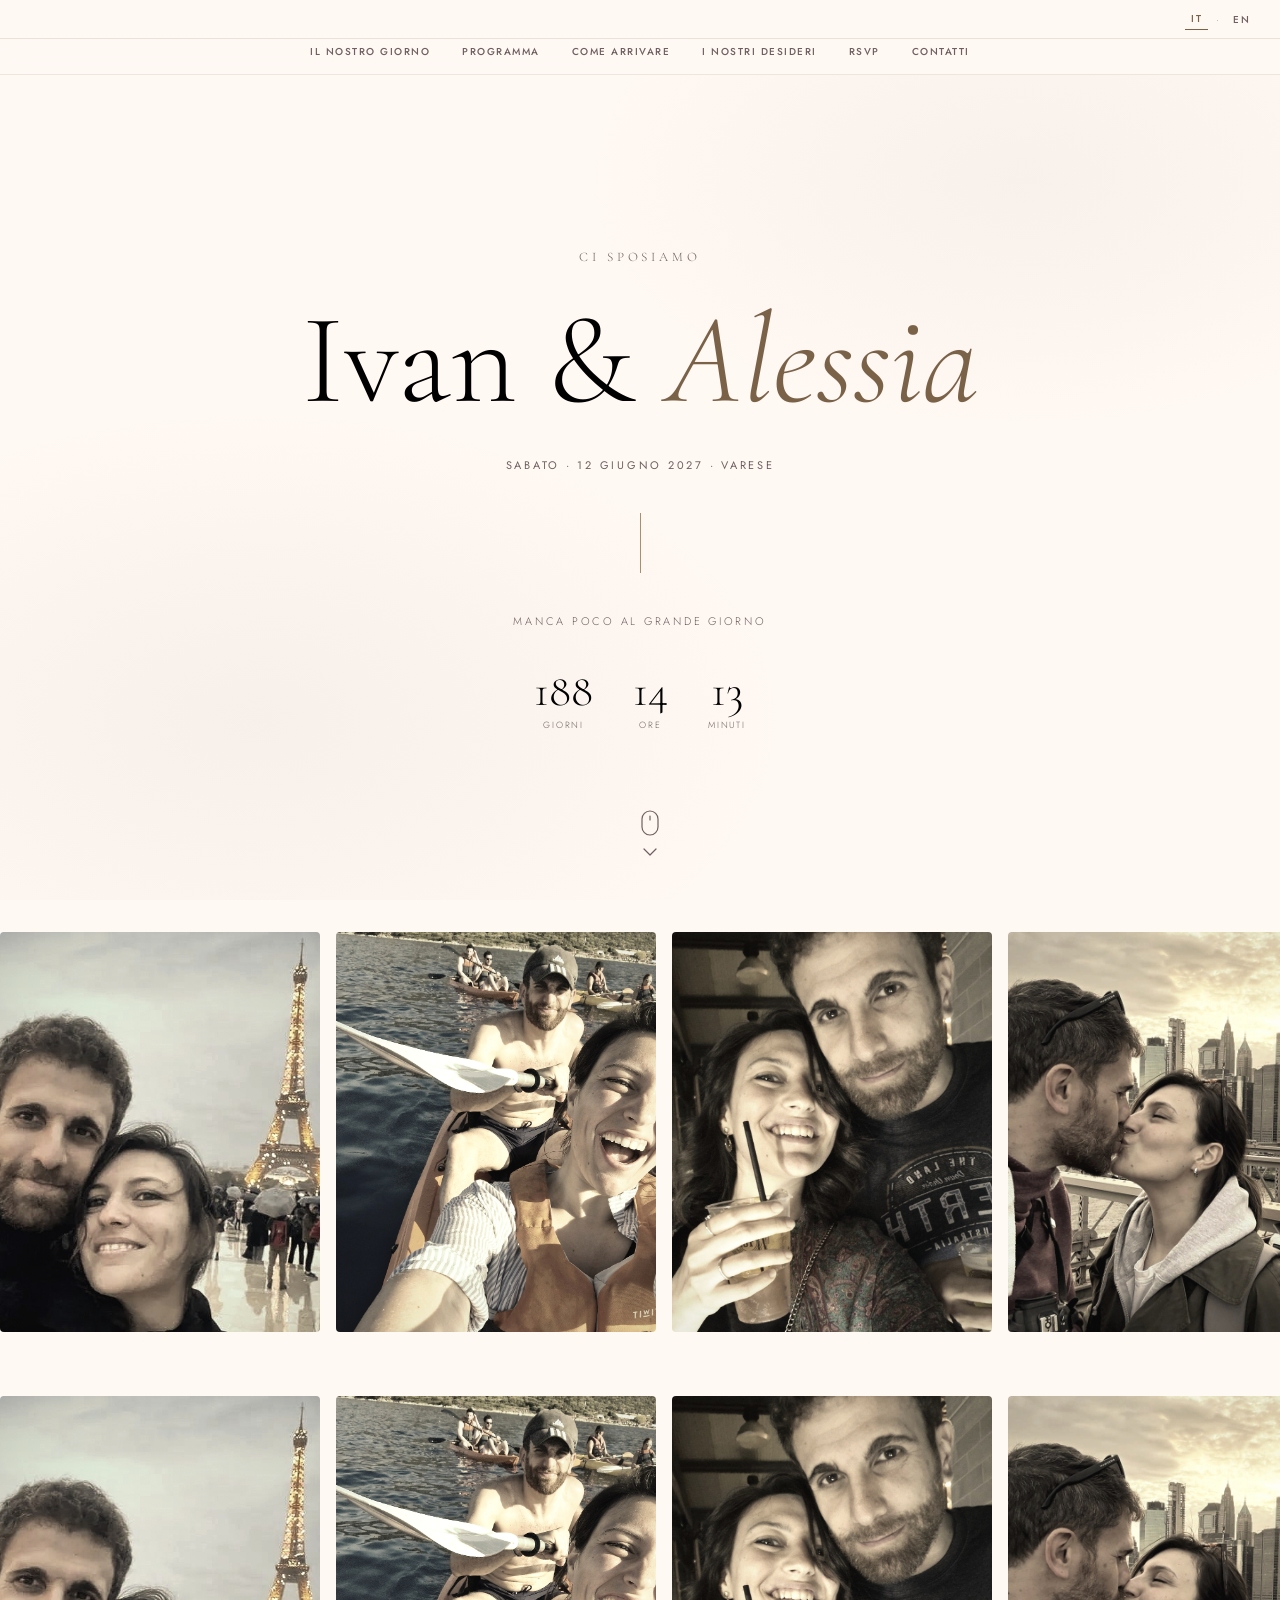
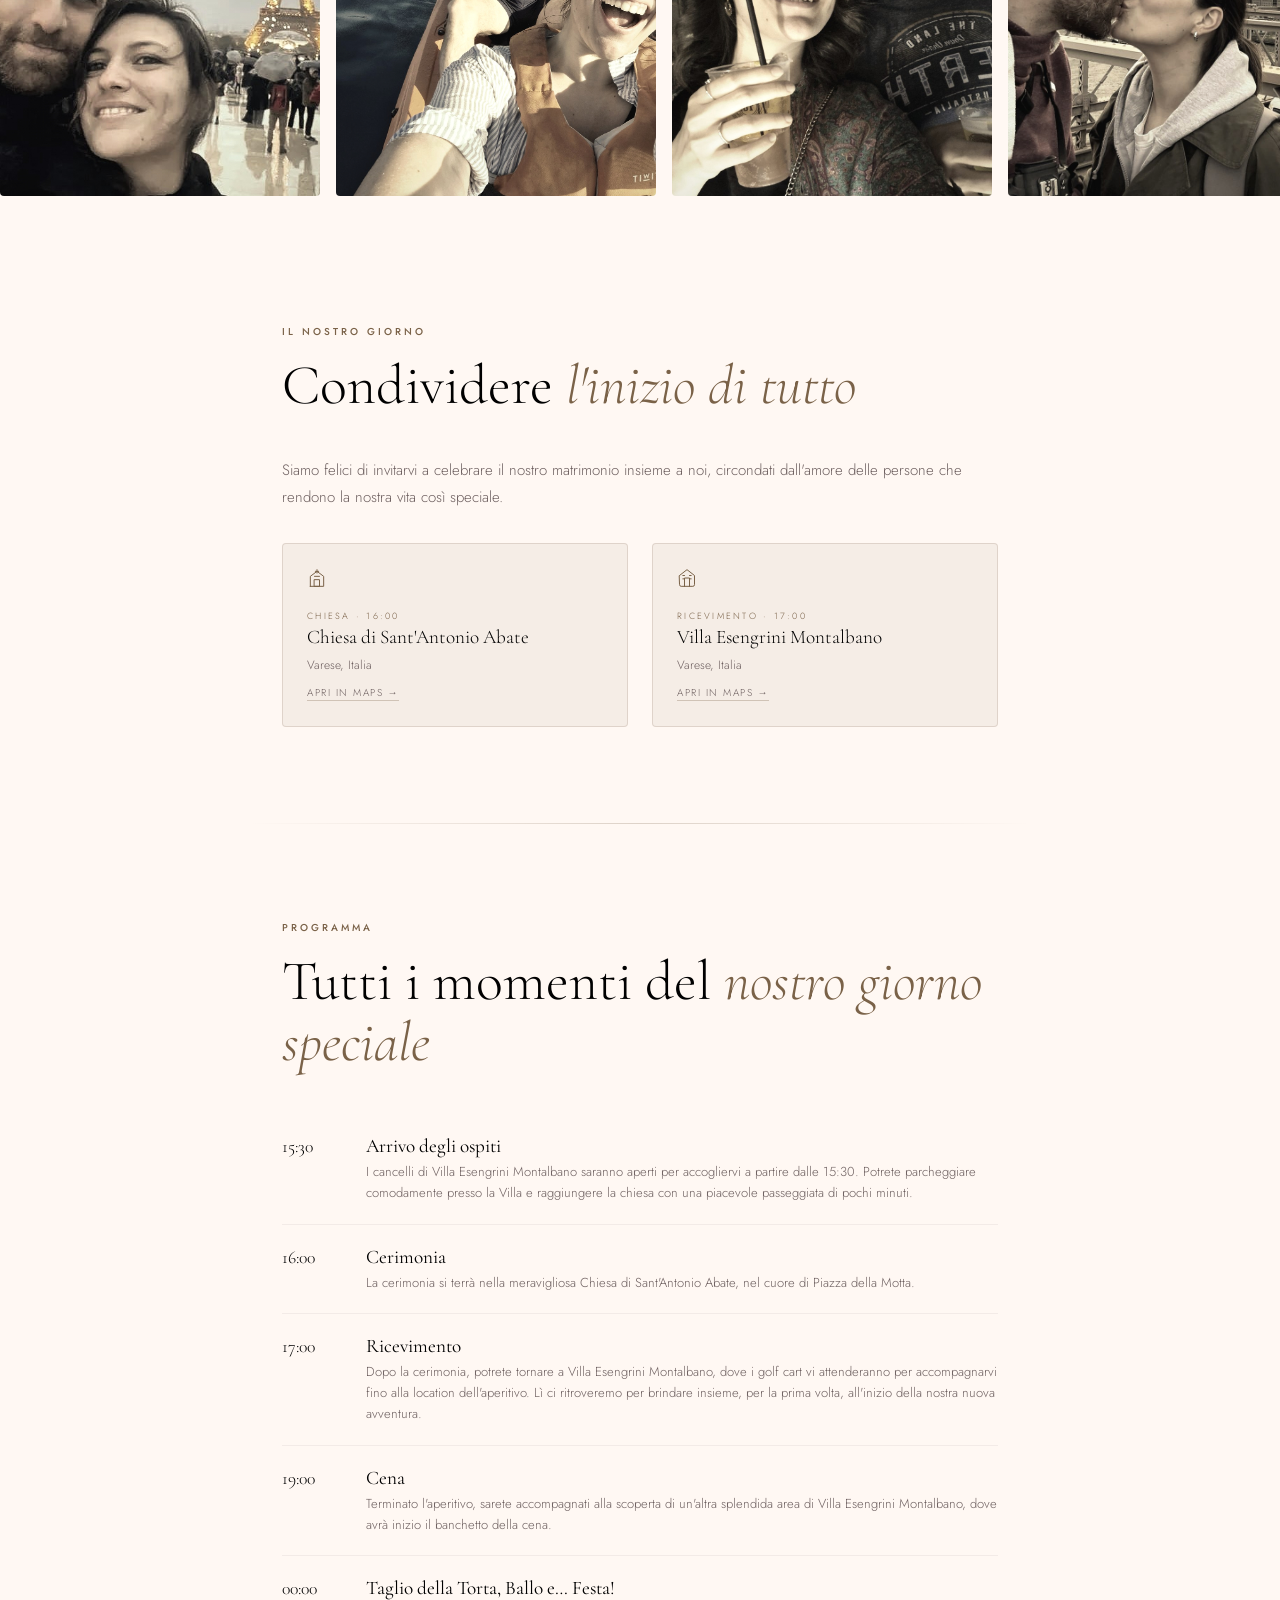
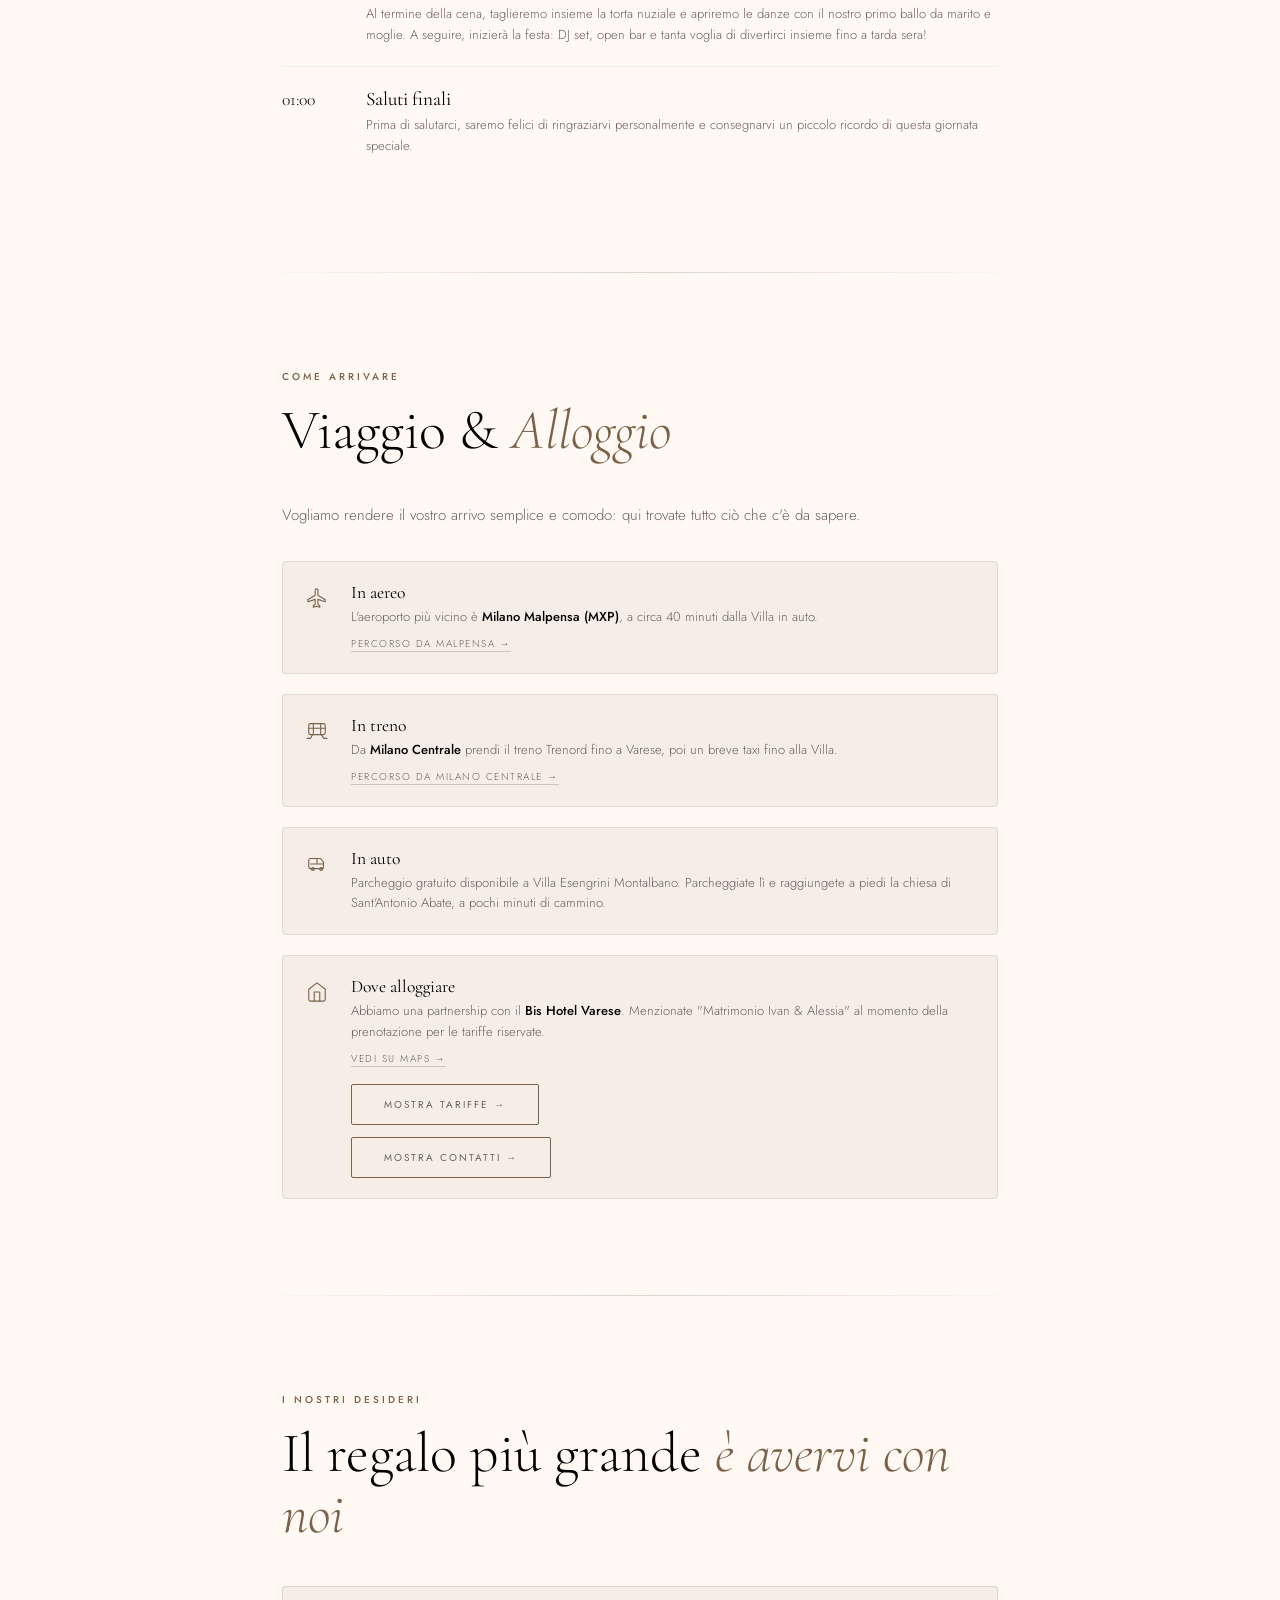
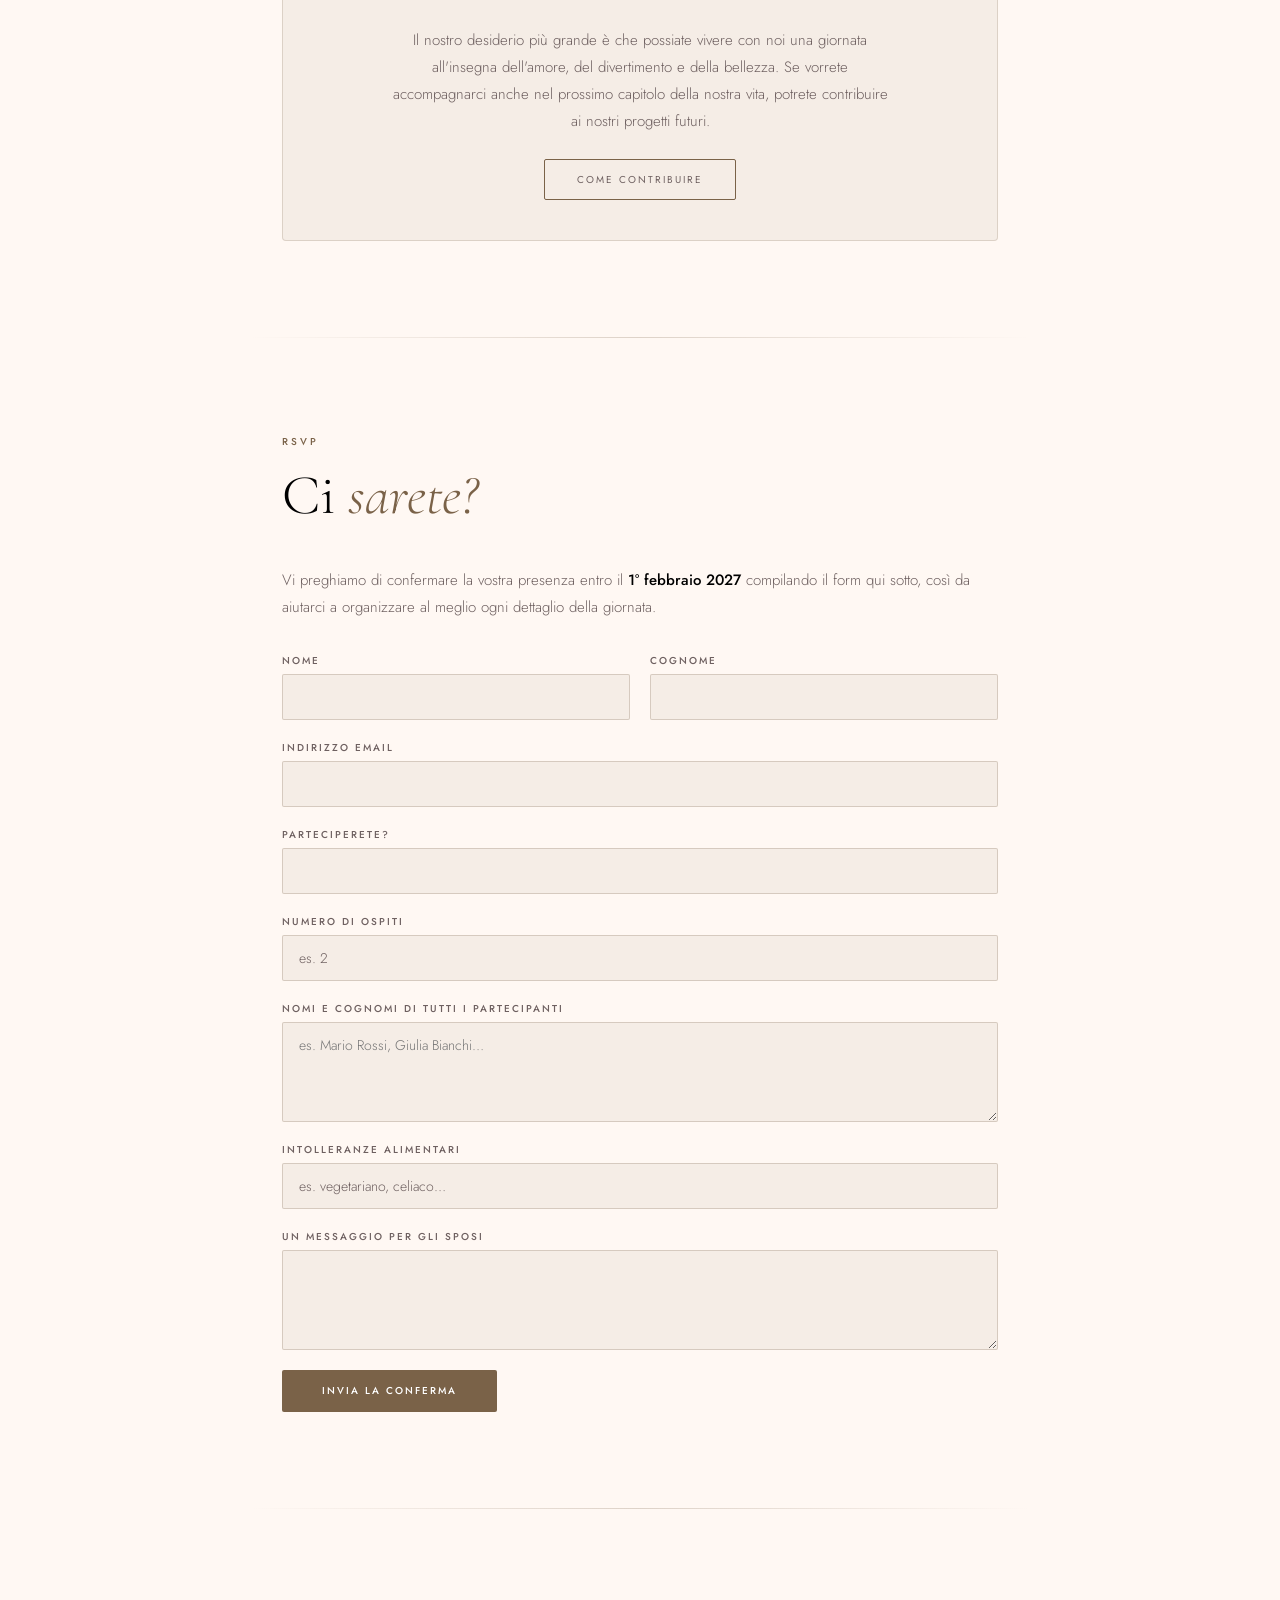
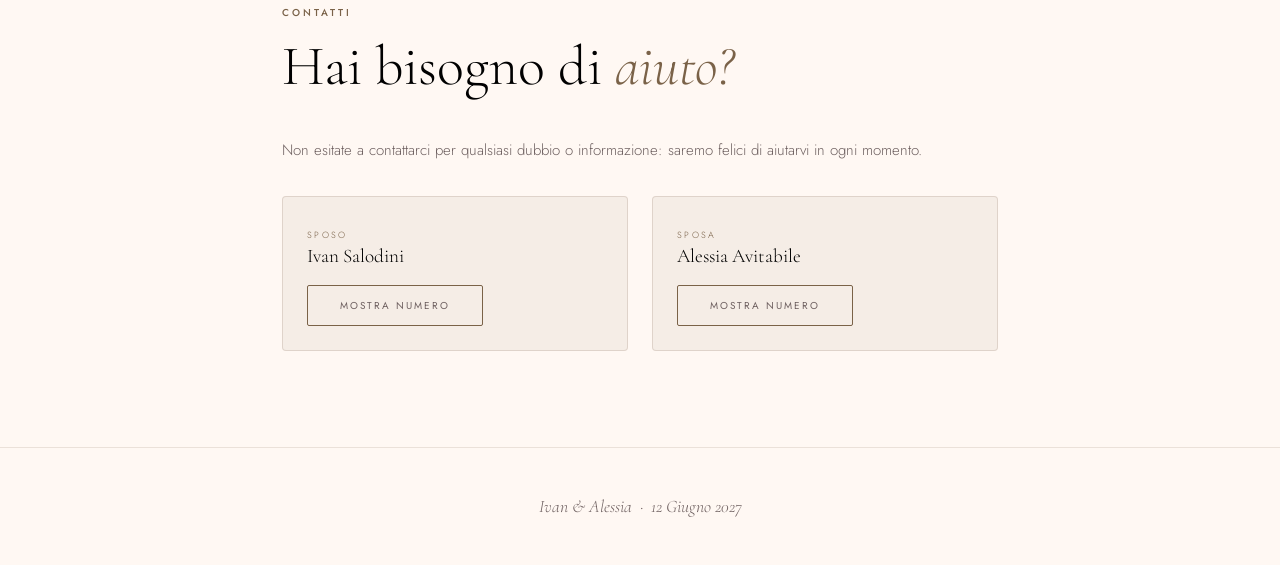
==== commit 7995baec: "new photo" ====
--- a/index.html
+++ b/index.html
@@ -77,9 +77,67 @@
 </div>
 
 <!-- SLIDER -->
-<div class="story-label-wrap">
-  <div class="section-label it" style="max-width:780px;margin:3rem auto 0;padding:0 2rem;">La nostra storia</div>
-  <div class="section-label en" style="max-width:780px;margin:3rem auto 0;padding:0 2rem;">Our story</div>
+<div class="slider-wrap">
+  <div class="slider-track">
+    <div class="slider-item" style="background-image:url('slideshow/photo1.jpg')"></div>
+    <div class="slider-item" style="background-image:url('slideshow/photo2.jpg')"></div>
+    <div class="slider-item" style="background-image:url('slideshow/photo3.jpg')"></div>
+    <div class="slider-item" style="background-image:url('slideshow/photo4.jpg')"></div>
+    <div class="slider-item" style="background-image:url('slideshow/photo5.jpg')"></div>
+    <div class="slider-item" style="background-image:url('slideshow/photo6.jpg')"></div>
+    <div class="slider-item" style="background-image:url('slideshow/photo7.jpg')"></div>
+    <div class="slider-item" style="background-image:url('slideshow/photo8.jpg')"></div>
+    <div class="slider-item" style="background-image:url('slideshow/photo9.jpg')"></div>
+    <div class="slider-item" style="background-image:url('slideshow/photo10.jpg')"></div>
+    <div class="slider-item" style="background-image:url('slideshow/photo11.jpg')"></div>
+    <div class="slider-item" style="background-image:url('slideshow/photo12.jpg')"></div>
+    <div class="slider-item" style="background-image:url('slideshow/photo13.jpg')"></div>
+    <div class="slider-item" style="background-image:url('slideshow/photo14.jpg')"></div>
+    <div class="slider-item" style="background-image:url('slideshow/photo15.jpg')"></div>
+    <div class="slider-item" style="background-image:url('slideshow/photo16.jpg')"></div>
+    <div class="slider-item" style="background-image:url('slideshow/photo17.jpg')"></div>
+    <div class="slider-item" style="background-image:url('slideshow/photo18.jpg')"></div>
+    <div class="slider-item" style="background-image:url('slideshow/photo19.jpg')"></div>
+    <div class="slider-item" style="background-image:url('slideshow/photo20.jpg')"></div>
+    <div class="slider-item" style="background-image:url('slideshow/photo21.jpg')"></div>
+    <div class="slider-item" style="background-image:url('slideshow/photo22.jpg')"></div>
+    <div class="slider-item" style="background-image:url('slideshow/photo23.jpg')"></div>
+    <div class="slider-item" style="background-image:url('slideshow/photo24.jpg')"></div>
+    <div class="slider-item" style="background-image:url('slideshow/photo25.jpg')"></div>
+    <div class="slider-item" style="background-image:url('slideshow/photo26.jpg')"></div>
+    <div class="slider-item" style="background-image:url('slideshow/photo27.jpg')"></div>
+    <div class="slider-item" style="background-image:url('slideshow/photo28.jpg')"></div>
+    <div class="slider-item" style="background-image:url('slideshow/photo29.jpg')"></div>
+    <div class="slider-item" style="background-image:url('slideshow/photo1.jpg')"></div>
+    <div class="slider-item" style="background-image:url('slideshow/photo2.jpg')"></div>
+    <div class="slider-item" style="background-image:url('slideshow/photo3.jpg')"></div>
+    <div class="slider-item" style="background-image:url('slideshow/photo4.jpg')"></div>
+    <div class="slider-item" style="background-image:url('slideshow/photo5.jpg')"></div>
+    <div class="slider-item" style="background-image:url('slideshow/photo6.jpg')"></div>
+    <div class="slider-item" style="background-image:url('slideshow/photo7.jpg')"></div>
+    <div class="slider-item" style="background-image:url('slideshow/photo8.jpg')"></div>
+    <div class="slider-item" style="background-image:url('slideshow/photo9.jpg')"></div>
+    <div class="slider-item" style="background-image:url('slideshow/photo10.jpg')"></div>
+    <div class="slider-item" style="background-image:url('slideshow/photo11.jpg')"></div>
+    <div class="slider-item" style="background-image:url('slideshow/photo12.jpg')"></div>
+    <div class="slider-item" style="background-image:url('slideshow/photo13.jpg')"></div>
+    <div class="slider-item" style="background-image:url('slideshow/photo14.jpg')"></div>
+    <div class="slider-item" style="background-image:url('slideshow/photo15.jpg')"></div>
+    <div class="slider-item" style="background-image:url('slideshow/photo16.jpg')"></div>
+    <div class="slider-item" style="background-image:url('slideshow/photo17.jpg')"></div>
+    <div class="slider-item" style="background-image:url('slideshow/photo18.jpg')"></div>
+    <div class="slider-item" style="background-image:url('slideshow/photo19.jpg')"></div>
+    <div class="slider-item" style="background-image:url('slideshow/photo20.jpg')"></div>
+    <div class="slider-item" style="background-image:url('slideshow/photo21.jpg')"></div>
+    <div class="slider-item" style="background-image:url('slideshow/photo22.jpg')"></div>
+    <div class="slider-item" style="background-image:url('slideshow/photo23.jpg')"></div>
+    <div class="slider-item" style="background-image:url('slideshow/photo24.jpg')"></div>
+    <div class="slider-item" style="background-image:url('slideshow/photo25.jpg')"></div>
+    <div class="slider-item" style="background-image:url('slideshow/photo26.jpg')"></div>
+    <div class="slider-item" style="background-image:url('slideshow/photo27.jpg')"></div>
+    <div class="slider-item" style="background-image:url('slideshow/photo28.jpg')"></div>
+    <div class="slider-item" style="background-image:url('slideshow/photo29.jpg')"></div>
+  </div>
 </div>
 <div class="slider-wrap">
   <div class="slider-track">
@@ -102,6 +160,19 @@
     <div class="slider-item" style="background-image:url('slideshow/photo17.jpg')"></div>
     <div class="slider-item" style="background-image:url('slideshow/photo18.jpg')"></div>
     <div class="slider-item" style="background-image:url('slideshow/photo19.jpg')"></div>
+    <div class="slider-item" style="background-image:url('slideshow/photo20.jpg')"></div>
+    <div class="slider-item" style="background-image:url('slideshow/photo21.jpg')"></div>
+    <div class="slider-item" style="background-image:url('slideshow/photo22.jpg')"></div>
+    <div class="slider-item" style="background-image:url('slideshow/photo23.jpg')"></div>
+    <div class="slider-item" style="background-image:url('slideshow/photo24.jpg')"></div>
+    <div class="slider-item" style="background-image:url('slideshow/photo25.jpg')"></div>
+    <div class="slider-item" style="background-image:url('slideshow/photo26.jpg')"></div>
+    <div class="slider-item" style="background-image:url('slideshow/photo27.jpg')"></div>
+    <div class="slider-item" style="background-image:url('slideshow/photo28.jpg')"></div>
+    <div class="slider-item" style="background-image:url('slideshow/photo29.jpg')"></div>
+    <div class="slider-item" style="background-image:url('slideshow/photo30.jpg')"></div>
+    <div class="slider-item" style="background-image:url('slideshow/photo31.jpg')"></div>
+    <div class="slider-item" style="background-image:url('slideshow/photo32.jpg')"></div>
     <div class="slider-item" style="background-image:url('slideshow/photo1.jpg')"></div>
     <div class="slider-item" style="background-image:url('slideshow/photo2.jpg')"></div>
     <div class="slider-item" style="background-image:url('slideshow/photo3.jpg')"></div>
@@ -121,6 +192,19 @@
     <div class="slider-item" style="background-image:url('slideshow/photo17.jpg')"></div>
     <div class="slider-item" style="background-image:url('slideshow/photo18.jpg')"></div>
     <div class="slider-item" style="background-image:url('slideshow/photo19.jpg')"></div>
+    <div class="slider-item" style="background-image:url('slideshow/photo20.jpg')"></div>
+    <div class="slider-item" style="background-image:url('slideshow/photo21.jpg')"></div>
+    <div class="slider-item" style="background-image:url('slideshow/photo22.jpg')"></div>
+    <div class="slider-item" style="background-image:url('slideshow/photo23.jpg')"></div>
+    <div class="slider-item" style="background-image:url('slideshow/photo24.jpg')"></div>
+    <div class="slider-item" style="background-image:url('slideshow/photo25.jpg')"></div>
+    <div class="slider-item" style="background-image:url('slideshow/photo26.jpg')"></div>
+    <div class="slider-item" style="background-image:url('slideshow/photo27.jpg')"></div>
+    <div class="slider-item" style="background-image:url('slideshow/photo28.jpg')"></div>
+    <div class="slider-item" style="background-image:url('slideshow/photo29.jpg')"></div>
+    <div class="slider-item" style="background-image:url('slideshow/photo30.jpg')"></div>
+    <div class="slider-item" style="background-image:url('slideshow/photo31.jpg')"></div>
+    <div class="slider-item" style="background-image:url('slideshow/photo32.jpg')"></div>
   </div>
 </div>
 
--- a/style.css
+++ b/style.css
@@ -6,7 +6,7 @@
   --sepia: #7A6248;
   --sepia-light: #A8906E;
   --dark: #000000;
-  --mid: #B1A1A1;
+  --mid: #6E6060;
   --serif: 'Cormorant Garamond', Georgia, serif;
   --sans: 'Jost', sans-serif;
 }
@@ -260,6 +260,7 @@
   transition: background 0.2s;
 }
 .submit-btn:hover { background: var(--dark); }
+.submit-btn span { color: #ffffff; }
 .form-success {
   display: none; padding: 2rem; background: var(--warm);
   border: 1px solid rgba(122,98,72,0.25); border-radius: 4px;
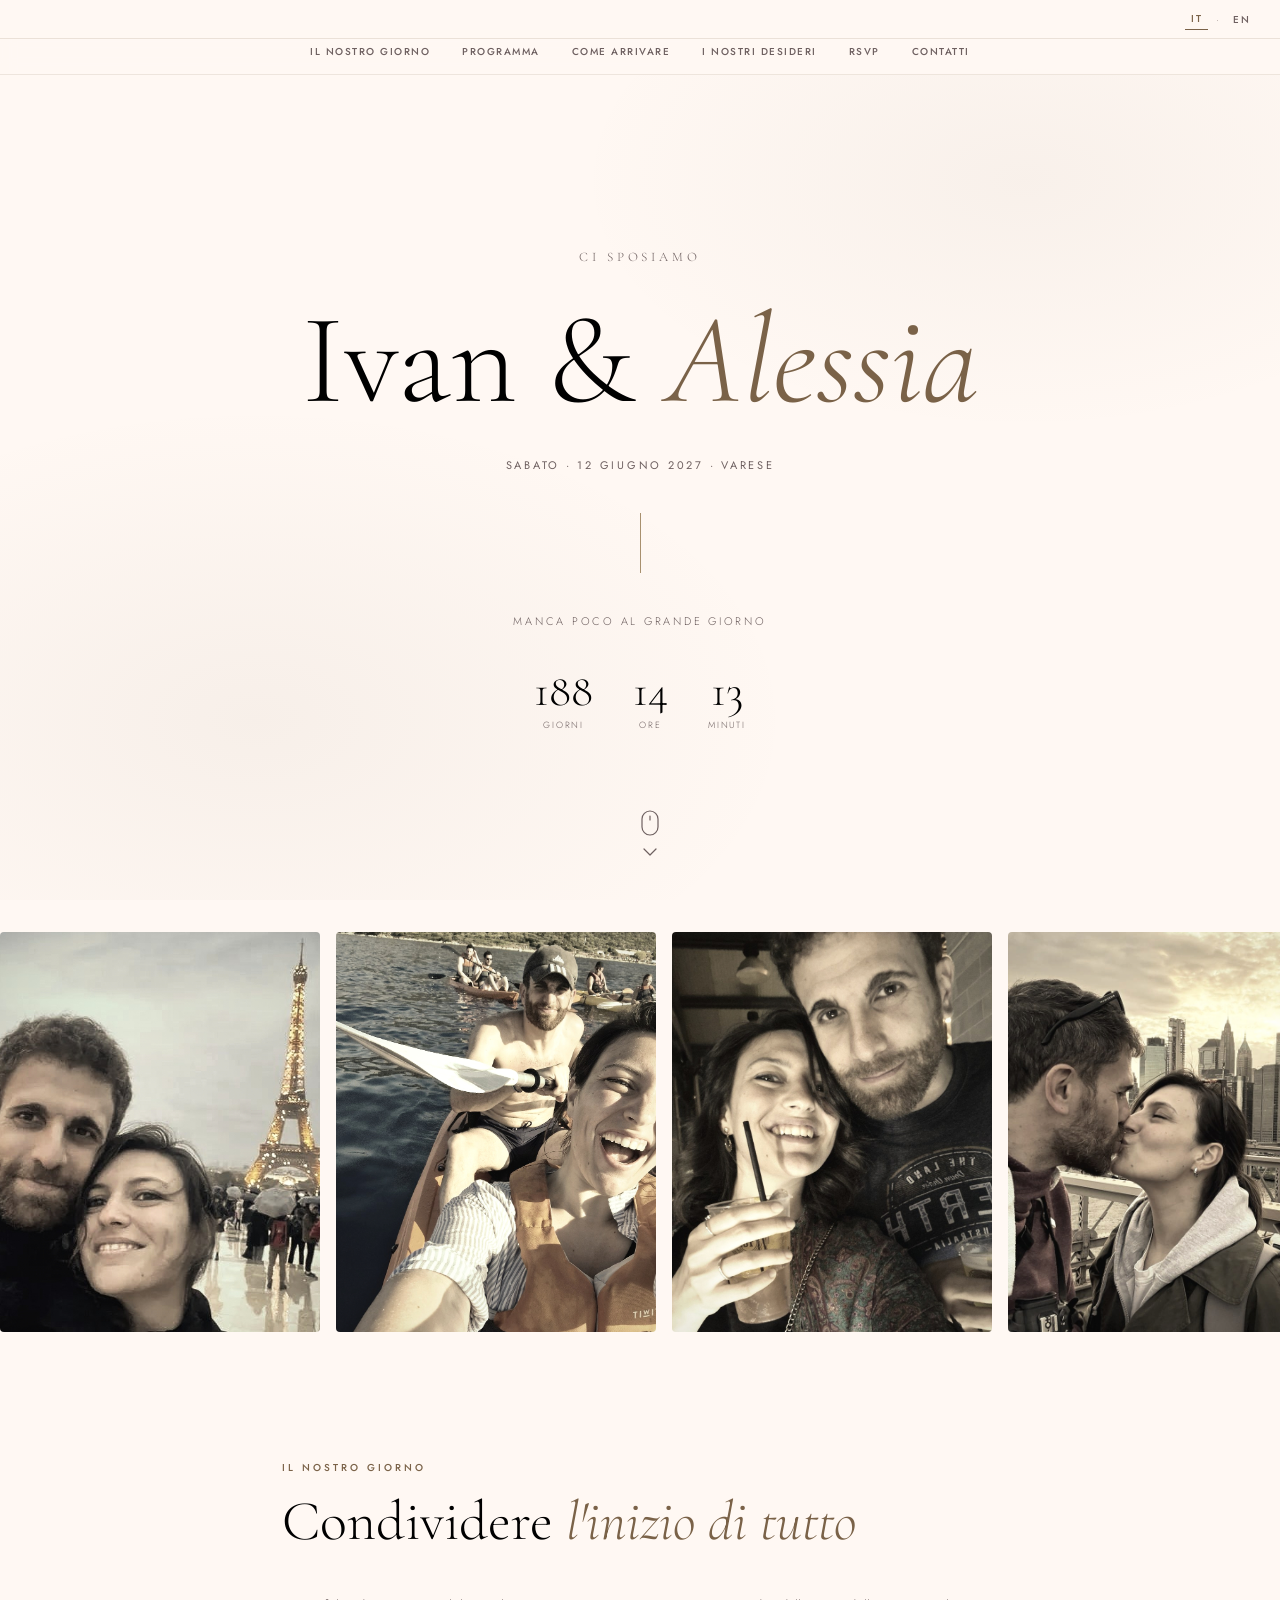
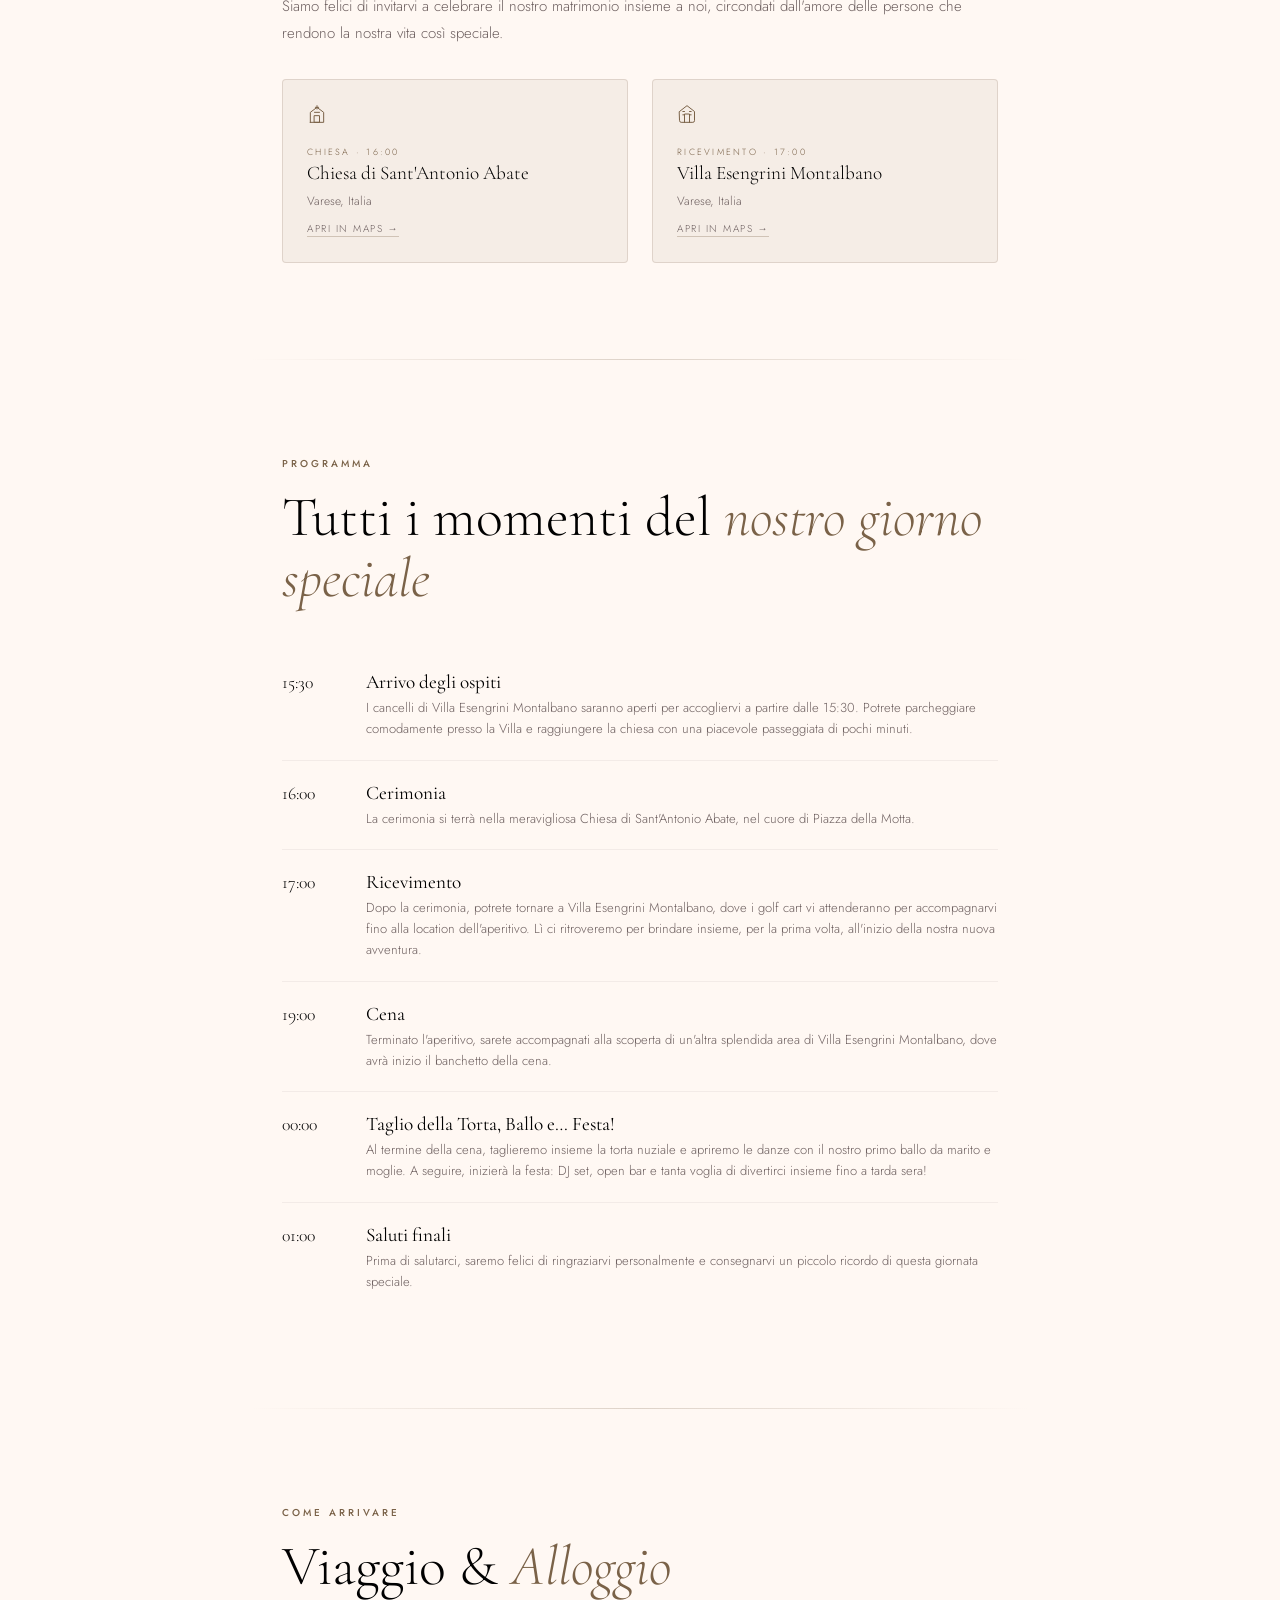
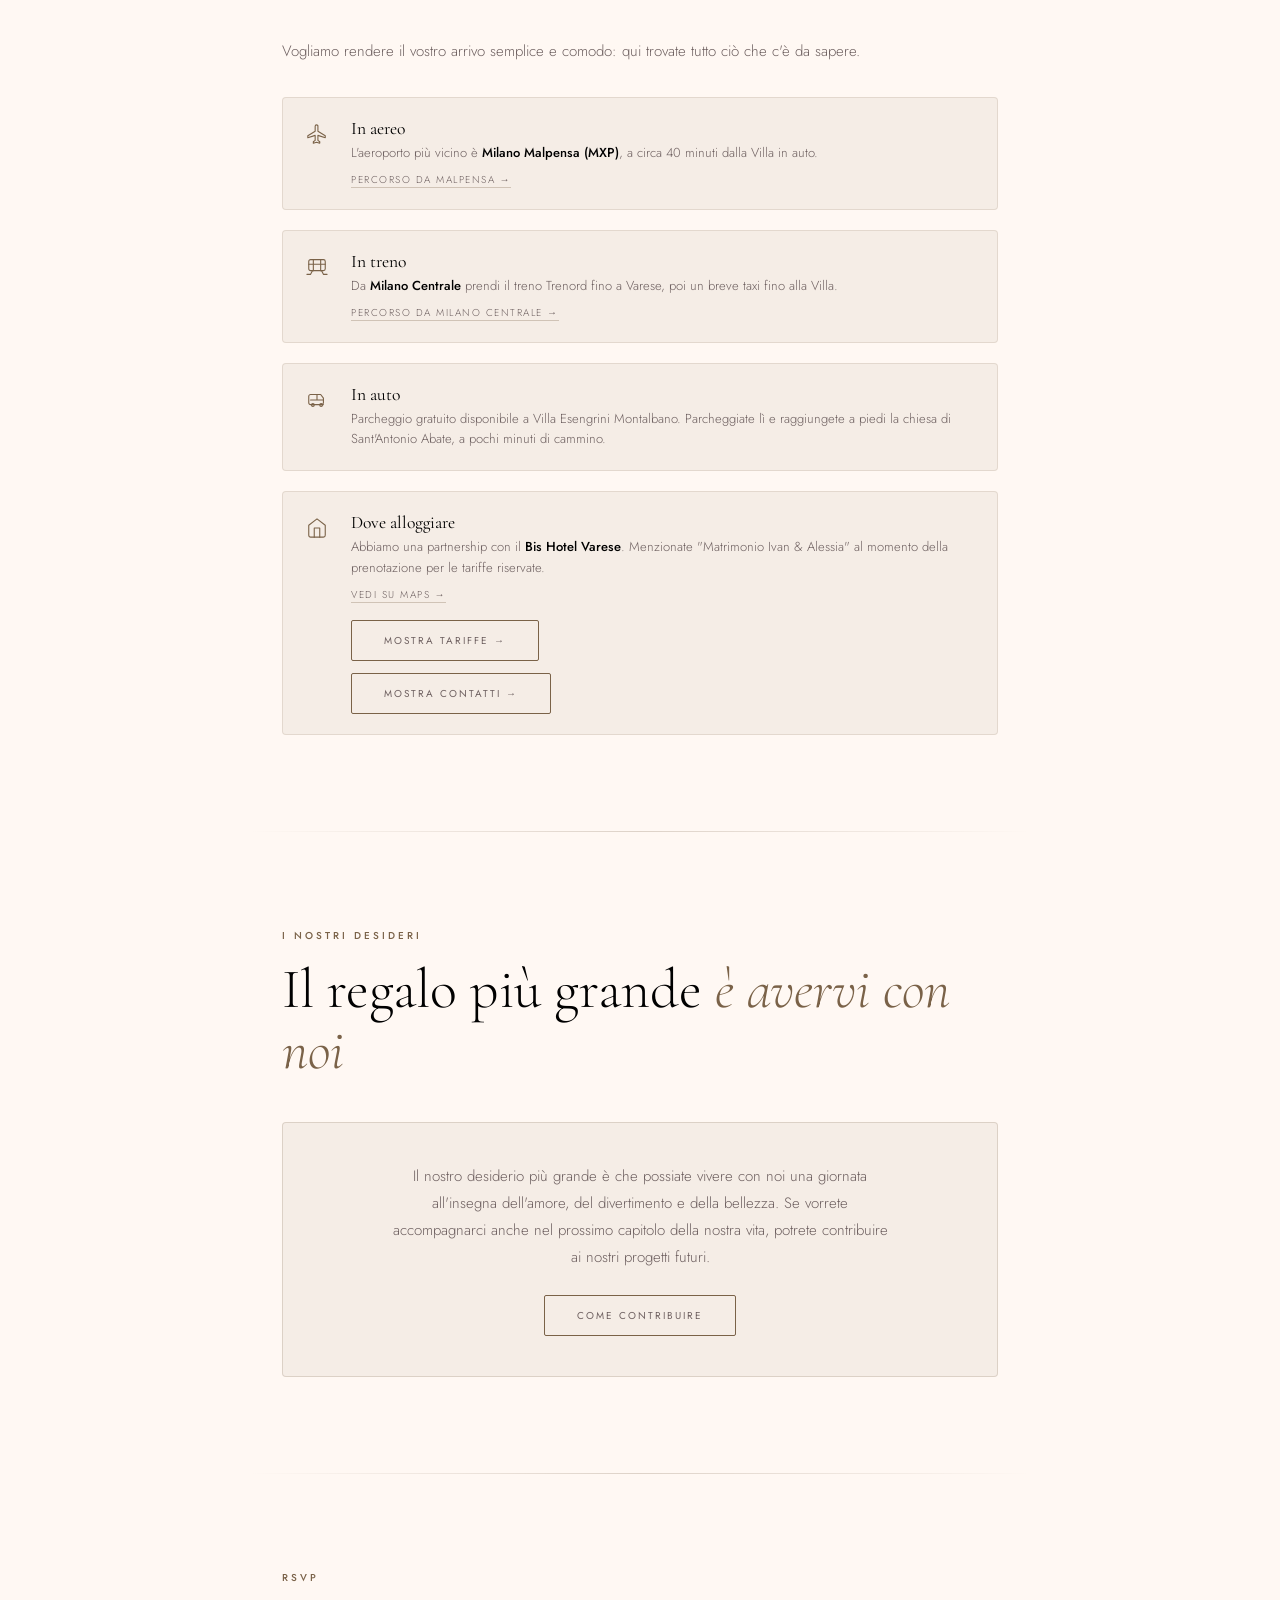
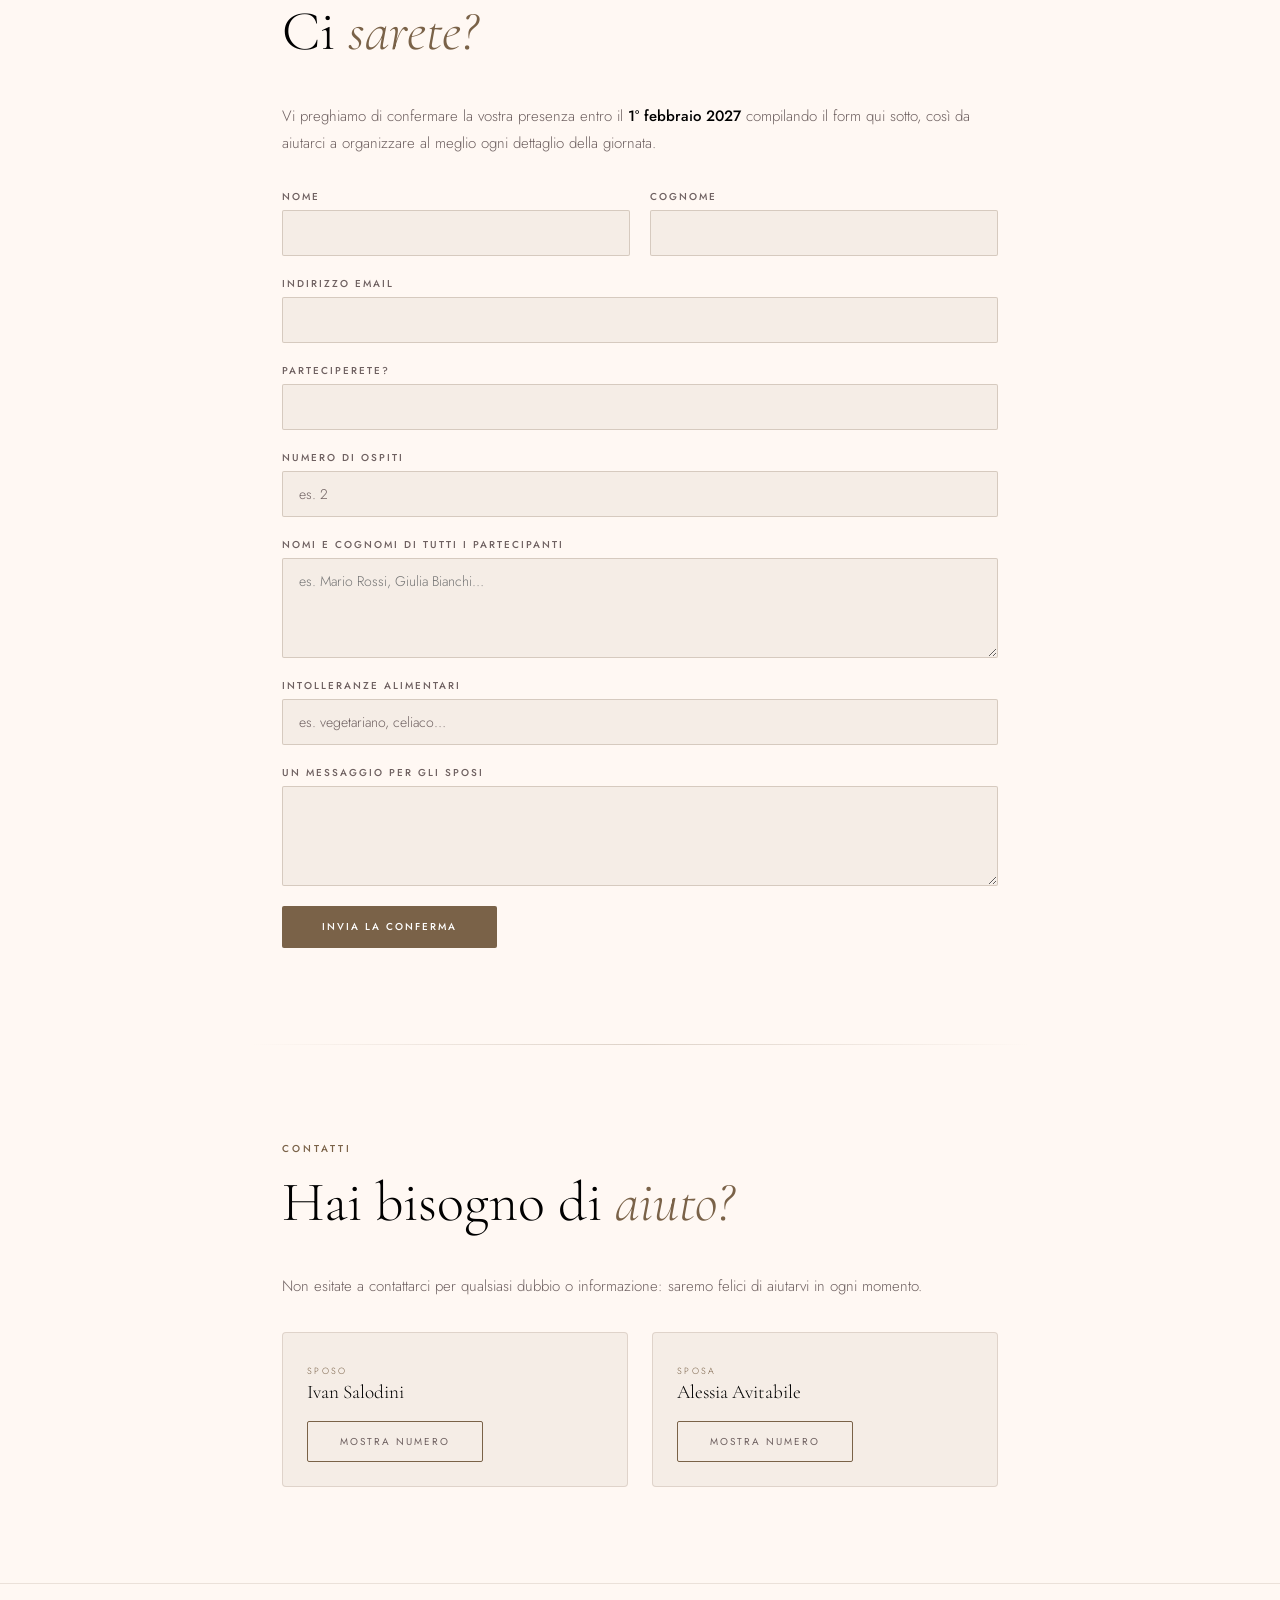
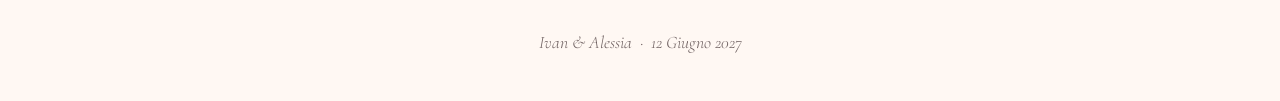
==== commit 830948bb: "correction" ====
--- a/index.html
+++ b/index.html
@@ -108,106 +108,8 @@
     <div class="slider-item" style="background-image:url('slideshow/photo27.jpg')"></div>
     <div class="slider-item" style="background-image:url('slideshow/photo28.jpg')"></div>
     <div class="slider-item" style="background-image:url('slideshow/photo29.jpg')"></div>
-    <div class="slider-item" style="background-image:url('slideshow/photo1.jpg')"></div>
-    <div class="slider-item" style="background-image:url('slideshow/photo2.jpg')"></div>
-    <div class="slider-item" style="background-image:url('slideshow/photo3.jpg')"></div>
-    <div class="slider-item" style="background-image:url('slideshow/photo4.jpg')"></div>
-    <div class="slider-item" style="background-image:url('slideshow/photo5.jpg')"></div>
-    <div class="slider-item" style="background-image:url('slideshow/photo6.jpg')"></div>
-    <div class="slider-item" style="background-image:url('slideshow/photo7.jpg')"></div>
-    <div class="slider-item" style="background-image:url('slideshow/photo8.jpg')"></div>
-    <div class="slider-item" style="background-image:url('slideshow/photo9.jpg')"></div>
-    <div class="slider-item" style="background-image:url('slideshow/photo10.jpg')"></div>
-    <div class="slider-item" style="background-image:url('slideshow/photo11.jpg')"></div>
-    <div class="slider-item" style="background-image:url('slideshow/photo12.jpg')"></div>
-    <div class="slider-item" style="background-image:url('slideshow/photo13.jpg')"></div>
-    <div class="slider-item" style="background-image:url('slideshow/photo14.jpg')"></div>
-    <div class="slider-item" style="background-image:url('slideshow/photo15.jpg')"></div>
-    <div class="slider-item" style="background-image:url('slideshow/photo16.jpg')"></div>
-    <div class="slider-item" style="background-image:url('slideshow/photo17.jpg')"></div>
-    <div class="slider-item" style="background-image:url('slideshow/photo18.jpg')"></div>
-    <div class="slider-item" style="background-image:url('slideshow/photo19.jpg')"></div>
-    <div class="slider-item" style="background-image:url('slideshow/photo20.jpg')"></div>
-    <div class="slider-item" style="background-image:url('slideshow/photo21.jpg')"></div>
-    <div class="slider-item" style="background-image:url('slideshow/photo22.jpg')"></div>
-    <div class="slider-item" style="background-image:url('slideshow/photo23.jpg')"></div>
-    <div class="slider-item" style="background-image:url('slideshow/photo24.jpg')"></div>
-    <div class="slider-item" style="background-image:url('slideshow/photo25.jpg')"></div>
-    <div class="slider-item" style="background-image:url('slideshow/photo26.jpg')"></div>
-    <div class="slider-item" style="background-image:url('slideshow/photo27.jpg')"></div>
-    <div class="slider-item" style="background-image:url('slideshow/photo28.jpg')"></div>
-    <div class="slider-item" style="background-image:url('slideshow/photo29.jpg')"></div>
   </div>
 </div>
-<div class="slider-wrap">
-  <div class="slider-track">
-    <div class="slider-item" style="background-image:url('slideshow/photo1.jpg')"></div>
-    <div class="slider-item" style="background-image:url('slideshow/photo2.jpg')"></div>
-    <div class="slider-item" style="background-image:url('slideshow/photo3.jpg')"></div>
-    <div class="slider-item" style="background-image:url('slideshow/photo4.jpg')"></div>
-    <div class="slider-item" style="background-image:url('slideshow/photo5.jpg')"></div>
-    <div class="slider-item" style="background-image:url('slideshow/photo6.jpg')"></div>
-    <div class="slider-item" style="background-image:url('slideshow/photo7.jpg')"></div>
-    <div class="slider-item" style="background-image:url('slideshow/photo8.jpg')"></div>
-    <div class="slider-item" style="background-image:url('slideshow/photo9.jpg')"></div>
-    <div class="slider-item" style="background-image:url('slideshow/photo10.jpg')"></div>
-    <div class="slider-item" style="background-image:url('slideshow/photo11.jpg')"></div>
-    <div class="slider-item" style="background-image:url('slideshow/photo12.jpg')"></div>
-    <div class="slider-item" style="background-image:url('slideshow/photo13.jpg')"></div>
-    <div class="slider-item" style="background-image:url('slideshow/photo14.jpg')"></div>
-    <div class="slider-item" style="background-image:url('slideshow/photo15.jpg')"></div>
-    <div class="slider-item" style="background-image:url('slideshow/photo16.jpg')"></div>
-    <div class="slider-item" style="background-image:url('slideshow/photo17.jpg')"></div>
-    <div class="slider-item" style="background-image:url('slideshow/photo18.jpg')"></div>
-    <div class="slider-item" style="background-image:url('slideshow/photo19.jpg')"></div>
-    <div class="slider-item" style="background-image:url('slideshow/photo20.jpg')"></div>
-    <div class="slider-item" style="background-image:url('slideshow/photo21.jpg')"></div>
-    <div class="slider-item" style="background-image:url('slideshow/photo22.jpg')"></div>
-    <div class="slider-item" style="background-image:url('slideshow/photo23.jpg')"></div>
-    <div class="slider-item" style="background-image:url('slideshow/photo24.jpg')"></div>
-    <div class="slider-item" style="background-image:url('slideshow/photo25.jpg')"></div>
-    <div class="slider-item" style="background-image:url('slideshow/photo26.jpg')"></div>
-    <div class="slider-item" style="background-image:url('slideshow/photo27.jpg')"></div>
-    <div class="slider-item" style="background-image:url('slideshow/photo28.jpg')"></div>
-    <div class="slider-item" style="background-image:url('slideshow/photo29.jpg')"></div>
-    <div class="slider-item" style="background-image:url('slideshow/photo30.jpg')"></div>
-    <div class="slider-item" style="background-image:url('slideshow/photo31.jpg')"></div>
-    <div class="slider-item" style="background-image:url('slideshow/photo32.jpg')"></div>
-    <div class="slider-item" style="background-image:url('slideshow/photo1.jpg')"></div>
-    <div class="slider-item" style="background-image:url('slideshow/photo2.jpg')"></div>
-    <div class="slider-item" style="background-image:url('slideshow/photo3.jpg')"></div>
-    <div class="slider-item" style="background-image:url('slideshow/photo4.jpg')"></div>
-    <div class="slider-item" style="background-image:url('slideshow/photo5.jpg')"></div>
-    <div class="slider-item" style="background-image:url('slideshow/photo6.jpg')"></div>
-    <div class="slider-item" style="background-image:url('slideshow/photo7.jpg')"></div>
-    <div class="slider-item" style="background-image:url('slideshow/photo8.jpg')"></div>
-    <div class="slider-item" style="background-image:url('slideshow/photo9.jpg')"></div>
-    <div class="slider-item" style="background-image:url('slideshow/photo10.jpg')"></div>
-    <div class="slider-item" style="background-image:url('slideshow/photo11.jpg')"></div>
-    <div class="slider-item" style="background-image:url('slideshow/photo12.jpg')"></div>
-    <div class="slider-item" style="background-image:url('slideshow/photo13.jpg')"></div>
-    <div class="slider-item" style="background-image:url('slideshow/photo14.jpg')"></div>
-    <div class="slider-item" style="background-image:url('slideshow/photo15.jpg')"></div>
-    <div class="slider-item" style="background-image:url('slideshow/photo16.jpg')"></div>
-    <div class="slider-item" style="background-image:url('slideshow/photo17.jpg')"></div>
-    <div class="slider-item" style="background-image:url('slideshow/photo18.jpg')"></div>
-    <div class="slider-item" style="background-image:url('slideshow/photo19.jpg')"></div>
-    <div class="slider-item" style="background-image:url('slideshow/photo20.jpg')"></div>
-    <div class="slider-item" style="background-image:url('slideshow/photo21.jpg')"></div>
-    <div class="slider-item" style="background-image:url('slideshow/photo22.jpg')"></div>
-    <div class="slider-item" style="background-image:url('slideshow/photo23.jpg')"></div>
-    <div class="slider-item" style="background-image:url('slideshow/photo24.jpg')"></div>
-    <div class="slider-item" style="background-image:url('slideshow/photo25.jpg')"></div>
-    <div class="slider-item" style="background-image:url('slideshow/photo26.jpg')"></div>
-    <div class="slider-item" style="background-image:url('slideshow/photo27.jpg')"></div>
-    <div class="slider-item" style="background-image:url('slideshow/photo28.jpg')"></div>
-    <div class="slider-item" style="background-image:url('slideshow/photo29.jpg')"></div>
-    <div class="slider-item" style="background-image:url('slideshow/photo30.jpg')"></div>
-    <div class="slider-item" style="background-image:url('slideshow/photo31.jpg')"></div>
-    <div class="slider-item" style="background-image:url('slideshow/photo32.jpg')"></div>
-  </div>
-</div>
-
 <!-- CEREMONY -->
 <section id="ceremony">
   <div class="section-label it">Il Nostro Giorno</div>
--- a/style.css
+++ b/style.css
@@ -385,7 +385,7 @@
 }
 @keyframes slideLeft {
   0%   { transform: translateX(0); }
-  100% { transform: translateX(-50%); }
+  100% { transform: translateX(-100%); }
 }
 
 /* BACK TO TOP */
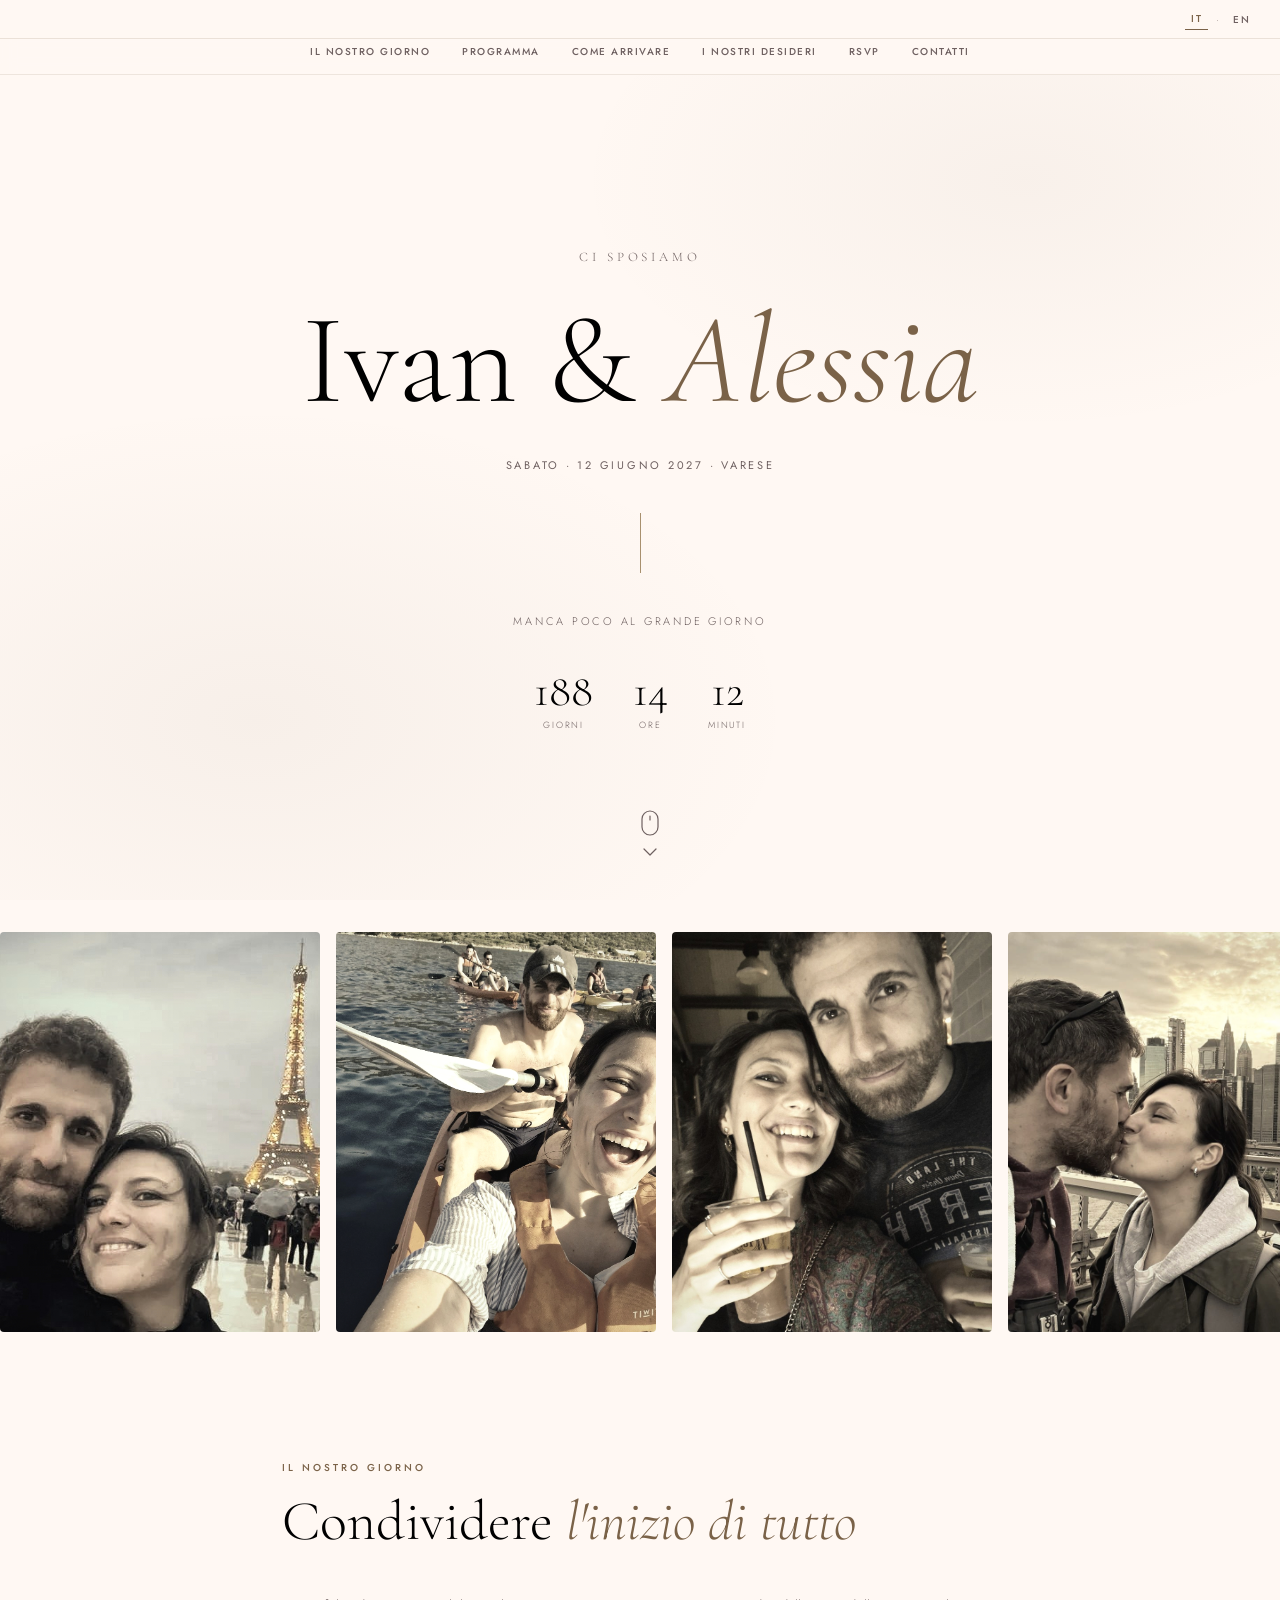
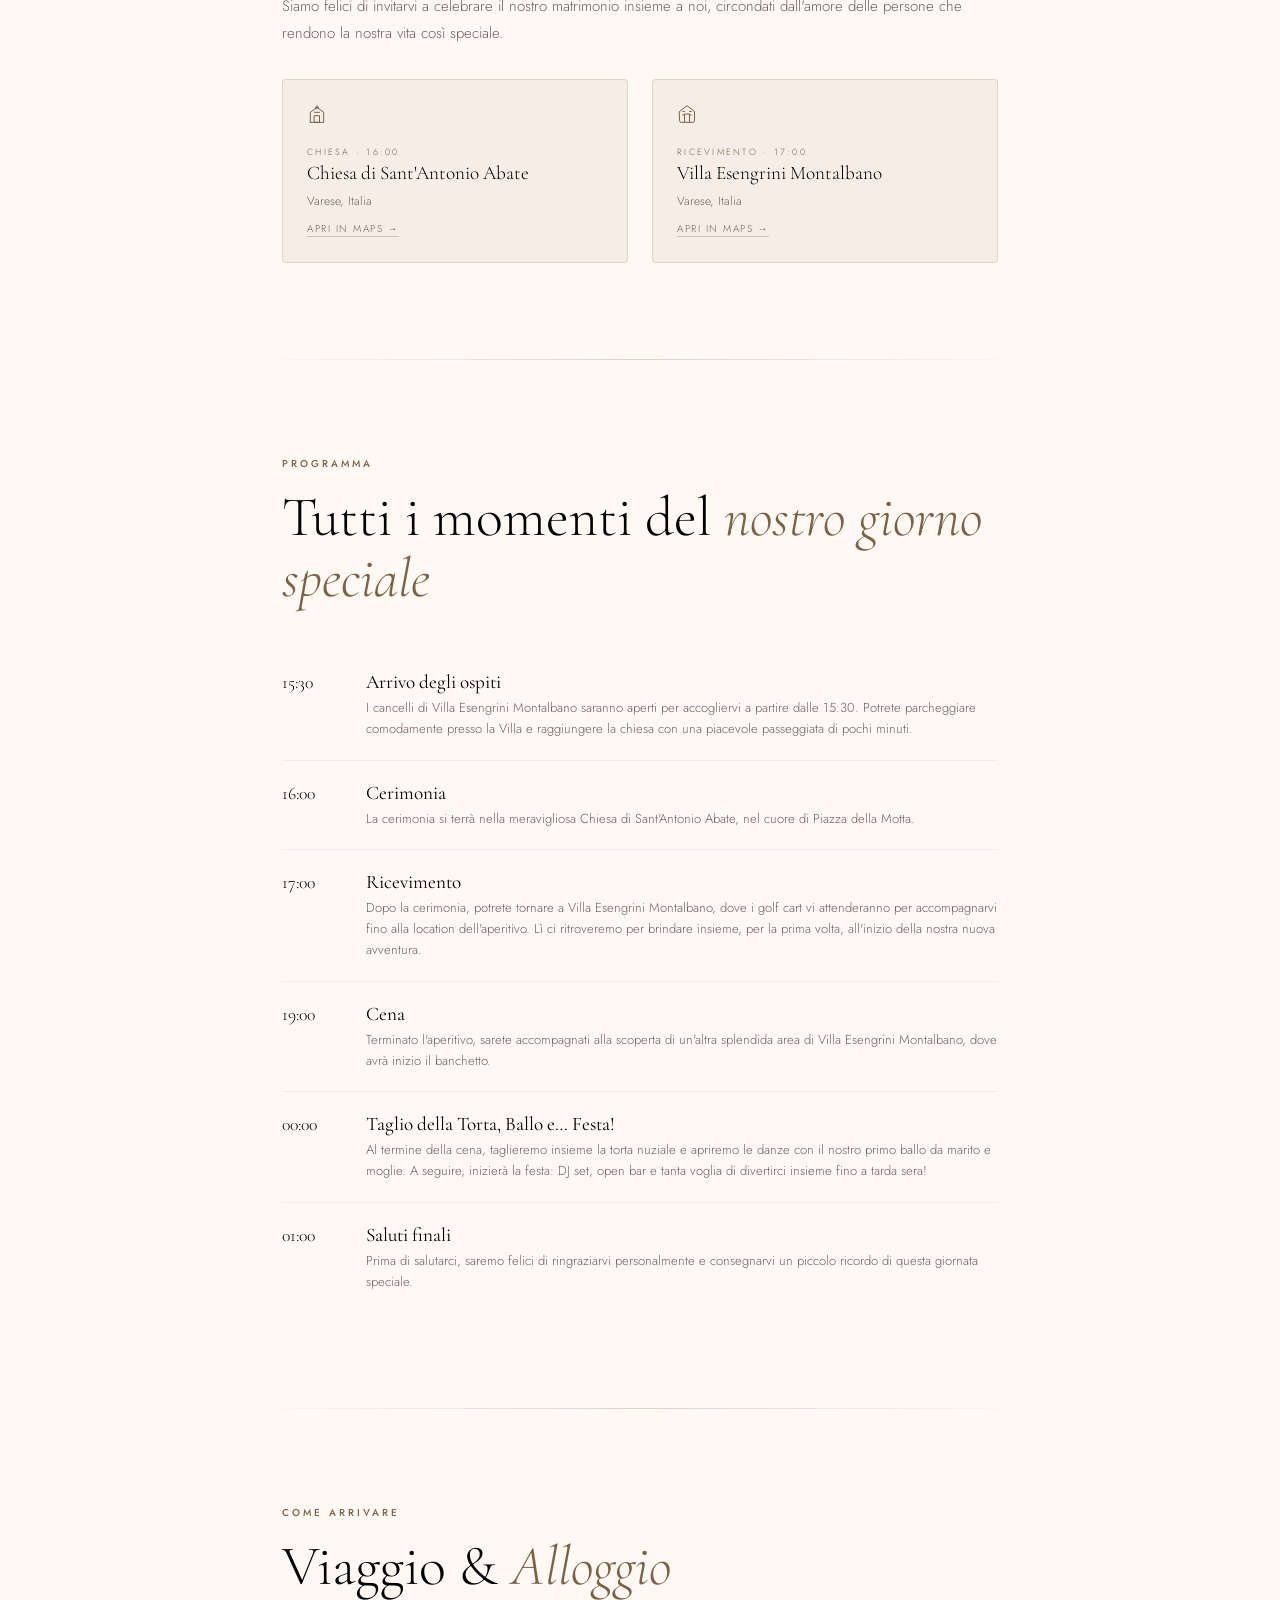
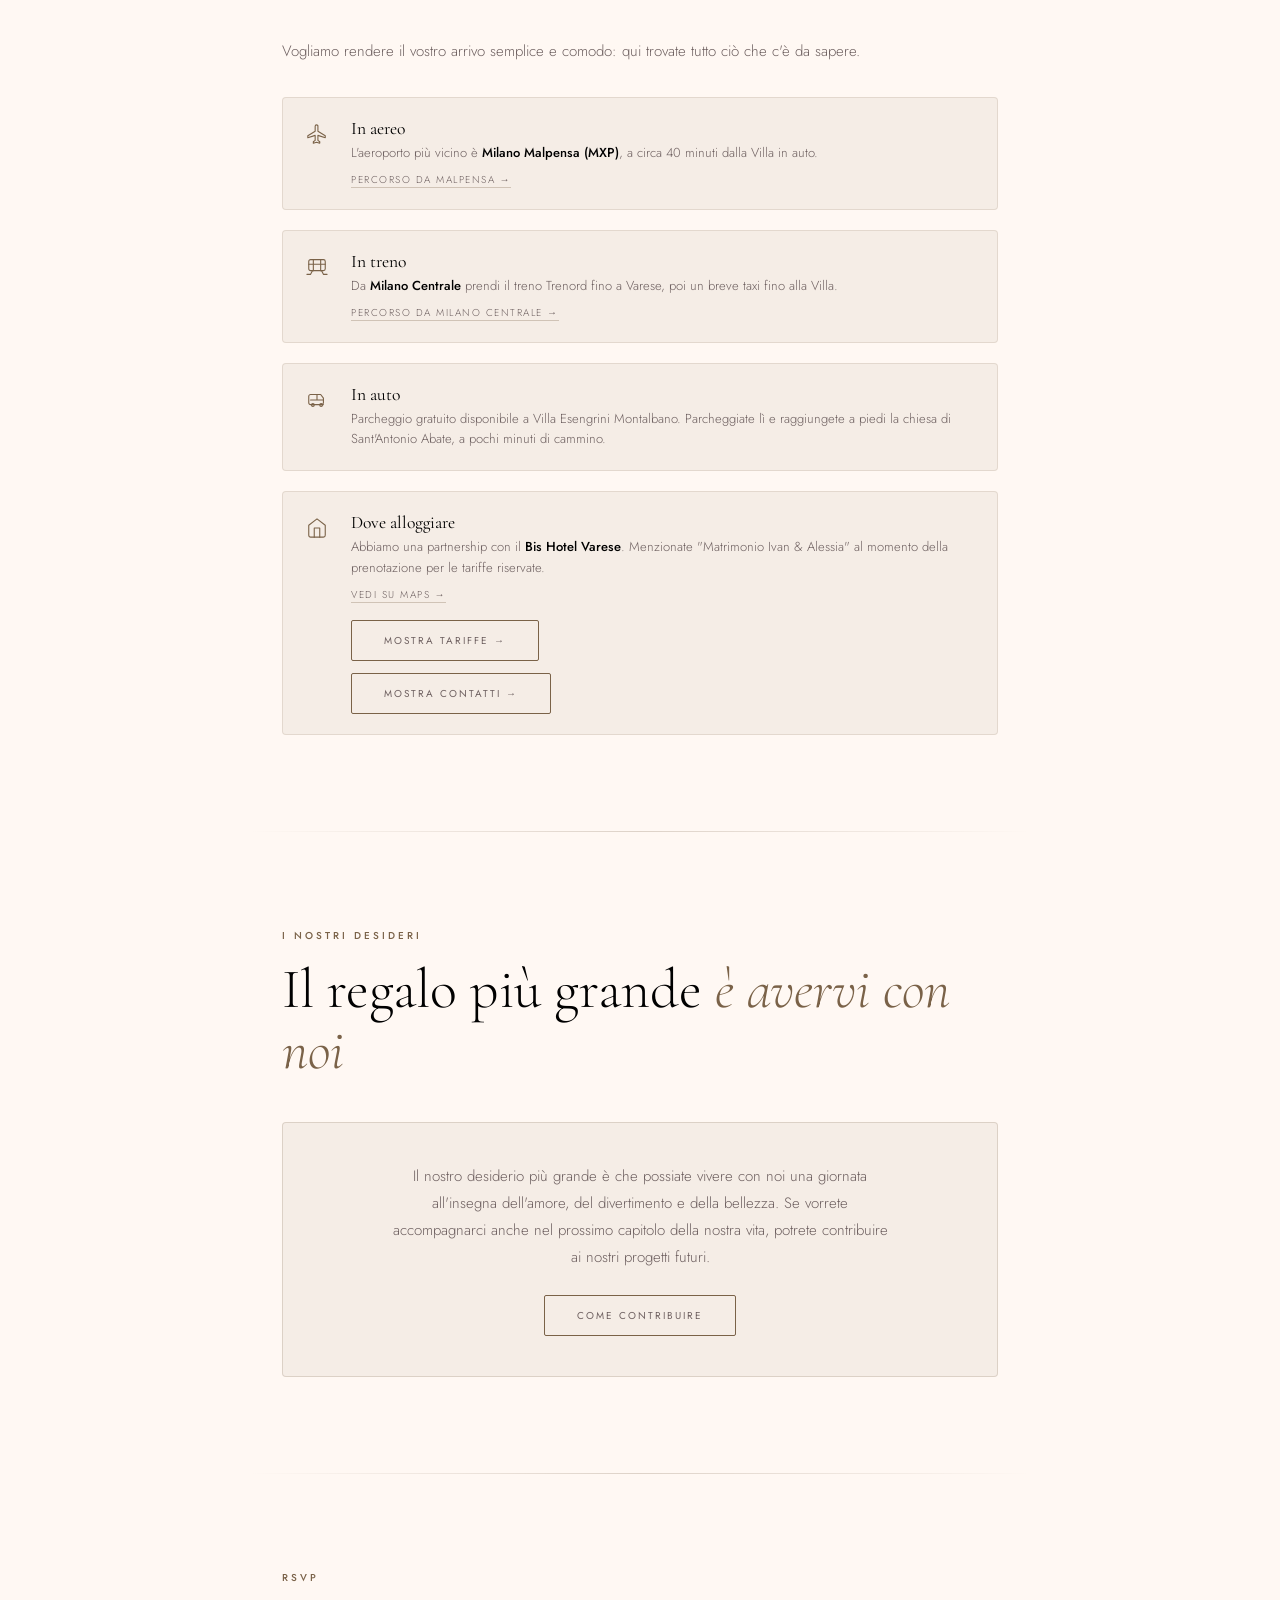
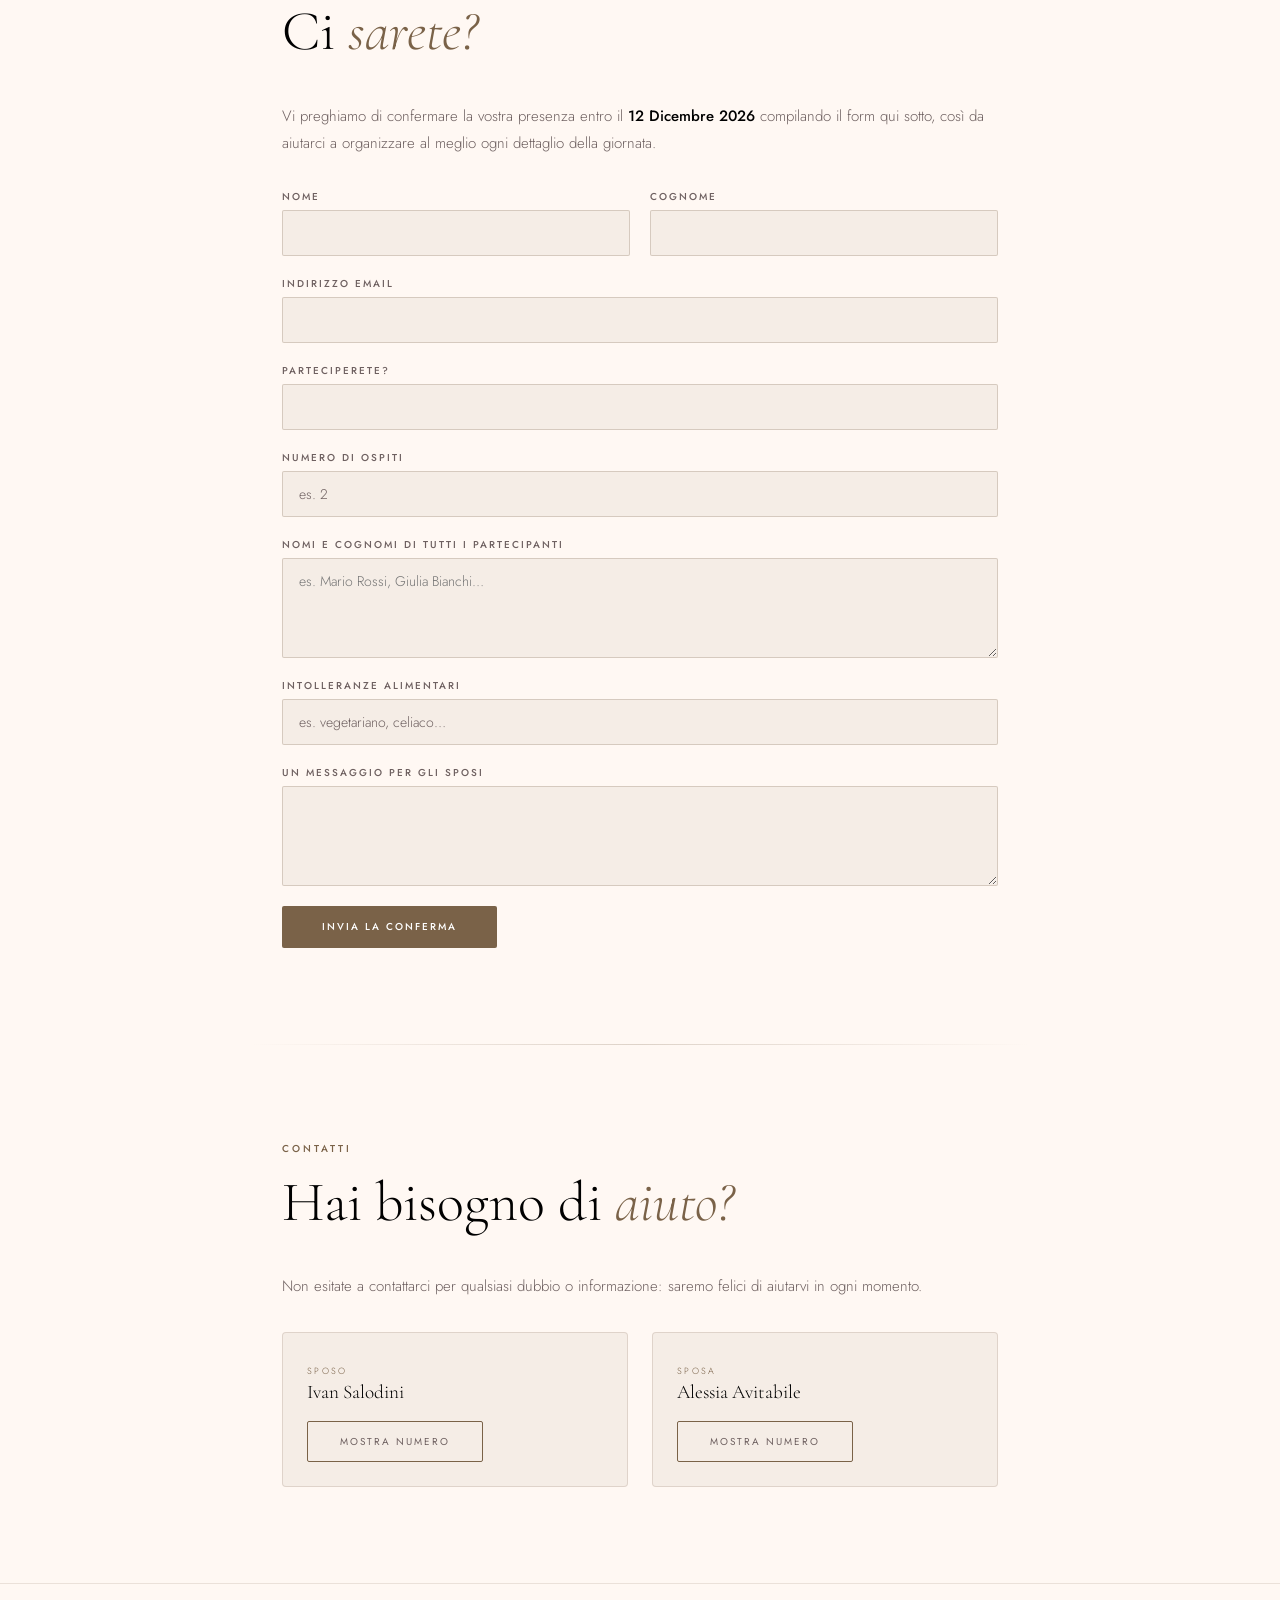
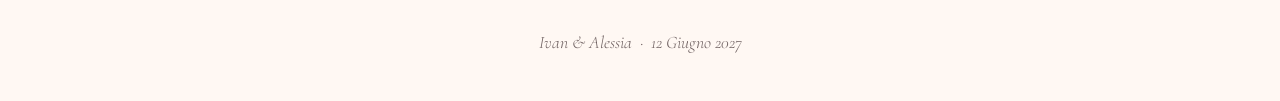
==== commit dd955289: "small corrction" ====
--- a/index.html
+++ b/index.html
@@ -108,7 +108,37 @@
     <div class="slider-item" style="background-image:url('slideshow/photo27.jpg')"></div>
     <div class="slider-item" style="background-image:url('slideshow/photo28.jpg')"></div>
     <div class="slider-item" style="background-image:url('slideshow/photo29.jpg')"></div>
-  </div>
+    <div class="slider-item" style="background-image:url('slideshow/photo1.jpg')"></div>
+    <div class="slider-item" style="background-image:url('slideshow/photo2.jpg')"></div>
+    <div class="slider-item" style="background-image:url('slideshow/photo3.jpg')"></div>
+    <div class="slider-item" style="background-image:url('slideshow/photo4.jpg')"></div>
+    <div class="slider-item" style="background-image:url('slideshow/photo5.jpg')"></div>
+    <div class="slider-item" style="background-image:url('slideshow/photo6.jpg')"></div>
+    <div class="slider-item" style="background-image:url('slideshow/photo7.jpg')"></div>
+    <div class="slider-item" style="background-image:url('slideshow/photo8.jpg')"></div>
+    <div class="slider-item" style="background-image:url('slideshow/photo9.jpg')"></div>
+    <div class="slider-item" style="background-image:url('slideshow/photo10.jpg')"></div>
+    <div class="slider-item" style="background-image:url('slideshow/photo11.jpg')"></div>
+    <div class="slider-item" style="background-image:url('slideshow/photo12.jpg')"></div>
+    <div class="slider-item" style="background-image:url('slideshow/photo13.jpg')"></div>
+    <div class="slider-item" style="background-image:url('slideshow/photo14.jpg')"></div>
+    <div class="slider-item" style="background-image:url('slideshow/photo15.jpg')"></div>
+    <div class="slider-item" style="background-image:url('slideshow/photo16.jpg')"></div>
+    <div class="slider-item" style="background-image:url('slideshow/photo17.jpg')"></div>
+    <div class="slider-item" style="background-image:url('slideshow/photo18.jpg')"></div>
+    <div class="slider-item" style="background-image:url('slideshow/photo19.jpg')"></div>
+    <div class="slider-item" style="background-image:url('slideshow/photo20.jpg')"></div>
+    <div class="slider-item" style="background-image:url('slideshow/photo21.jpg')"></div>
+    <div class="slider-item" style="background-image:url('slideshow/photo22.jpg')"></div>
+    <div class="slider-item" style="background-image:url('slideshow/photo23.jpg')"></div>
+    <div class="slider-item" style="background-image:url('slideshow/photo24.jpg')"></div>
+    <div class="slider-item" style="background-image:url('slideshow/photo25.jpg')"></div>
+    <div class="slider-item" style="background-image:url('slideshow/photo26.jpg')"></div>
+    <div class="slider-item" style="background-image:url('slideshow/photo27.jpg')"></div>
+    <div class="slider-item" style="background-image:url('slideshow/photo28.jpg')"></div>
+    <div class="slider-item" style="background-image:url('slideshow/photo29.jpg')"></div>
+  </div>
+</div>
 </div>
 <!-- CEREMONY -->
 <section id="ceremony">
@@ -205,7 +235,7 @@
       <div class="sch-content">
         <h3 class="it">Cena</h3>
         <h3 class="en">Dinner</h3>
-        <p class="it">Terminato l'aperitivo, sarete accompagnati alla scoperta di un'altra splendida area di Villa Esengrini Montalbano, dove avrà inizio il banchetto della cena.</p>
+        <p class="it">Terminato l'aperitivo, sarete accompagnati alla scoperta di un'altra splendida area di Villa Esengrini Montalbano, dove avrà inizio il banchetto.</p>
         <p class="en">Once the aperitif has concluded, you will be guided to discover another beautiful area of Villa Esengrini Montalbano, where the wedding dinner banquet will begin.</p>
       </div>
     </div>
@@ -403,8 +433,8 @@
   <div class="section-label en">RSVP</div>
   <h2 class="it">Ci <em>sarete?</em></h2>
   <h2 class="en">Will you <em>join us?</em></h2>
-  <p class="it">Vi preghiamo di confermare la vostra presenza entro il <strong>1° febbraio 2027</strong> compilando il form qui sotto, così da aiutarci a organizzare al meglio ogni dettaglio della giornata.</p>
-  <p class="en">Please confirm your attendance by <strong>February 1st, 2027</strong>, by filling out the form below, so that you can help us organize every detail of the day in the best possible way.</p>
+  <p class="it">Vi preghiamo di confermare la vostra presenza entro il <strong>12 Dicembre 2026</strong> compilando il form qui sotto, così da aiutarci a organizzare al meglio ogni dettaglio della giornata.</p>
+  <p class="en">Please confirm your attendance by <strong>December 12th, 2026</strong>, by filling out the form below, so that you can help us organize every detail of the day in the best possible way.</p>
 
   <form class="rsvp-form" id="rsvpForm" onsubmit="handleRSVP(event)">
     <div class="form-row">
--- a/style.css
+++ b/style.css
@@ -206,7 +206,7 @@
   text-transform: uppercase; background: none;
   border-radius: 2px; cursor: pointer; transition: all 0.2s;
 }
-.iban-reveal-btn:hover { background: var(--sepia); color: var(--bg); }
+.iban-reveal-btn:hover { background: var(--sepia); color: #ffffff; }
 .iban-display {
   display: none; margin-top: 1.5rem;
   padding: 1.25rem; background: var(--bg);
@@ -259,7 +259,7 @@
   letter-spacing: 0.2em; text-transform: uppercase; font-weight: 500;
   transition: background 0.2s;
 }
-.submit-btn:hover { background: var(--dark); }
+.submit-btn:hover { background: var(--dark); color: #ffffff; }
 .submit-btn span { color: #ffffff; }
 .form-success {
   display: none; padding: 2rem; background: var(--warm);
@@ -385,7 +385,7 @@
 }
 @keyframes slideLeft {
   0%   { transform: translateX(0); }
-  100% { transform: translateX(-100%); }
+  100% { transform: translateX(-50%); }
 }
 
 /* BACK TO TOP */
@@ -399,7 +399,7 @@
   transition: opacity 0.3s, border-color 0.2s;
 }
 .back-to-top.visible { opacity: 1; pointer-events: auto; }
-.back-to-top:hover { border-color: var(--sepia); }
+.back-to-top:hover { border-color: var(--sepia); color: #ffffff; background: var(--sepia); }
 
 /* MOUSE WHEEL ANIMATION */
 .scroll-indicator svg line {
@@ -411,3 +411,6 @@
   61%  { transform: translateY(0); opacity: 0; }
   100% { transform: translateY(0); opacity: 1; }
 }
+/* Force white text on all button spans on hover */
+.iban-reveal-btn:hover span,
+.submit-btn:hover span { color: #ffffff; }
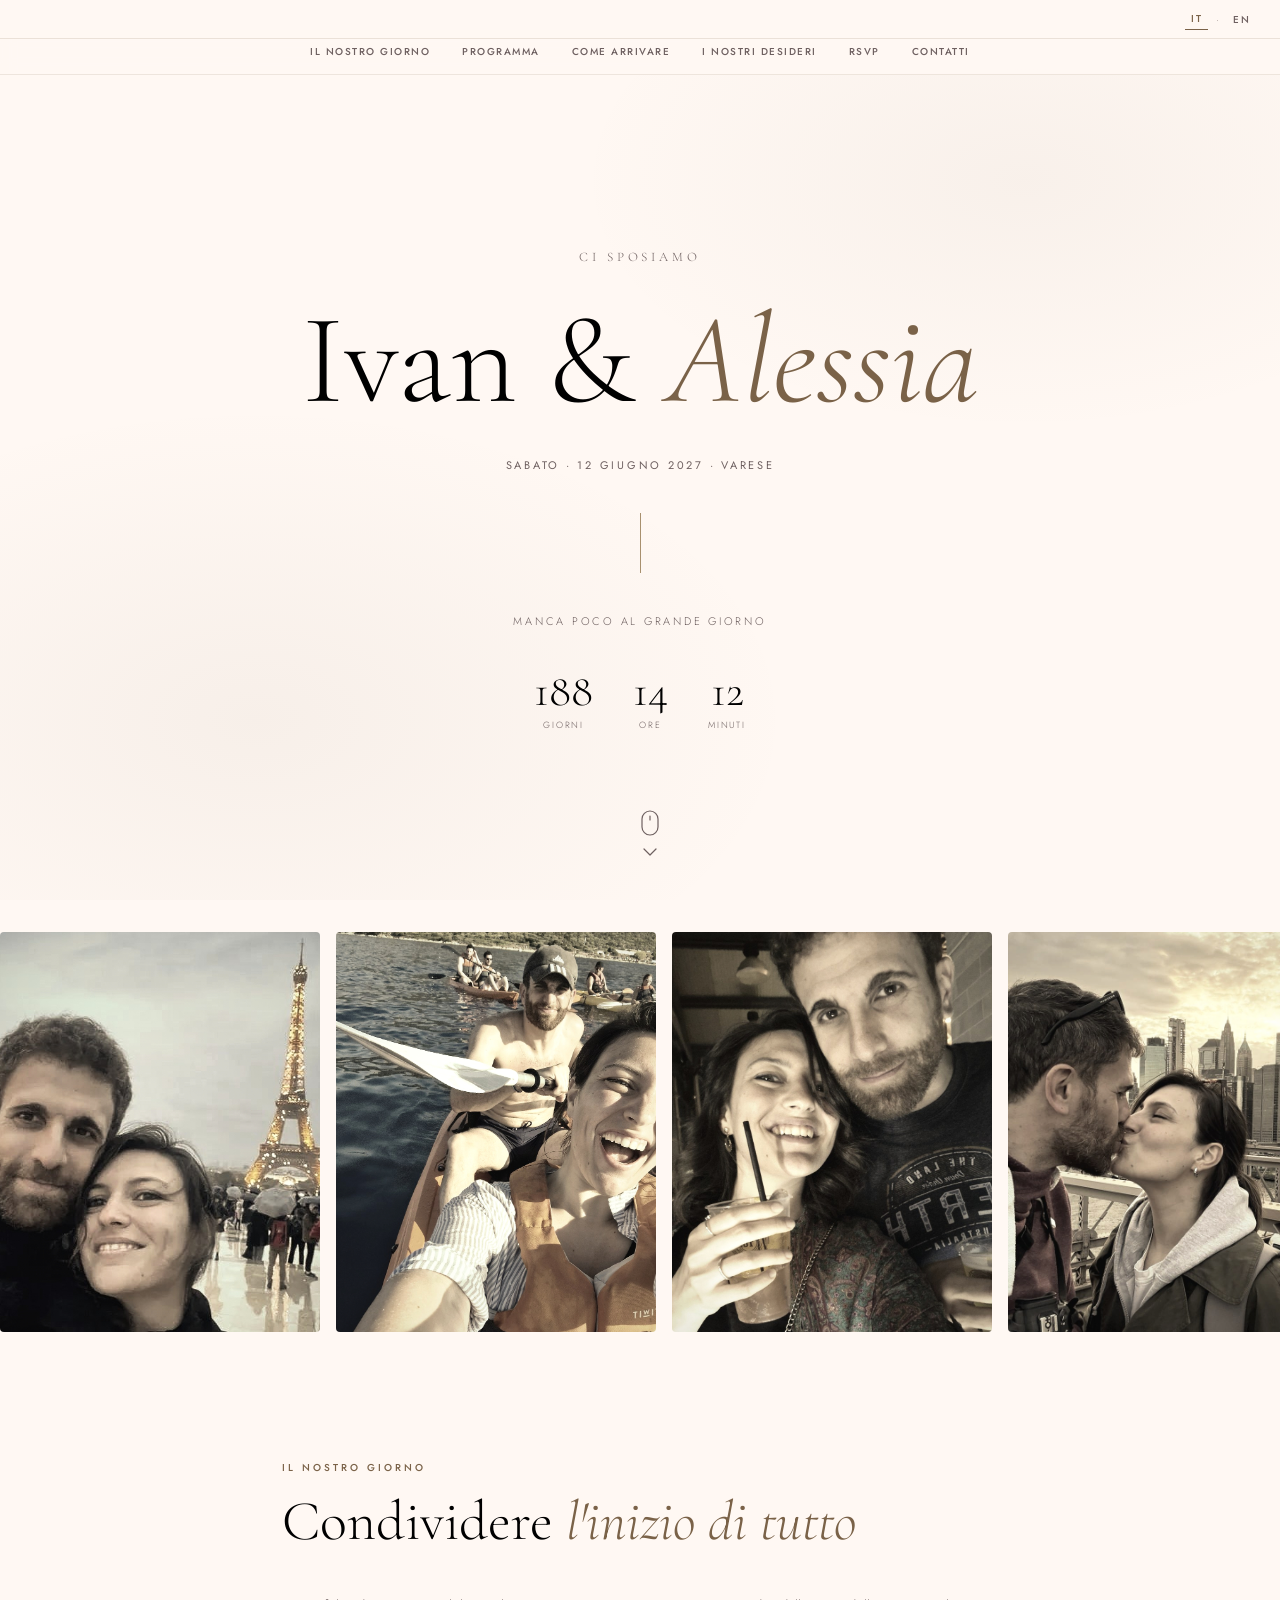
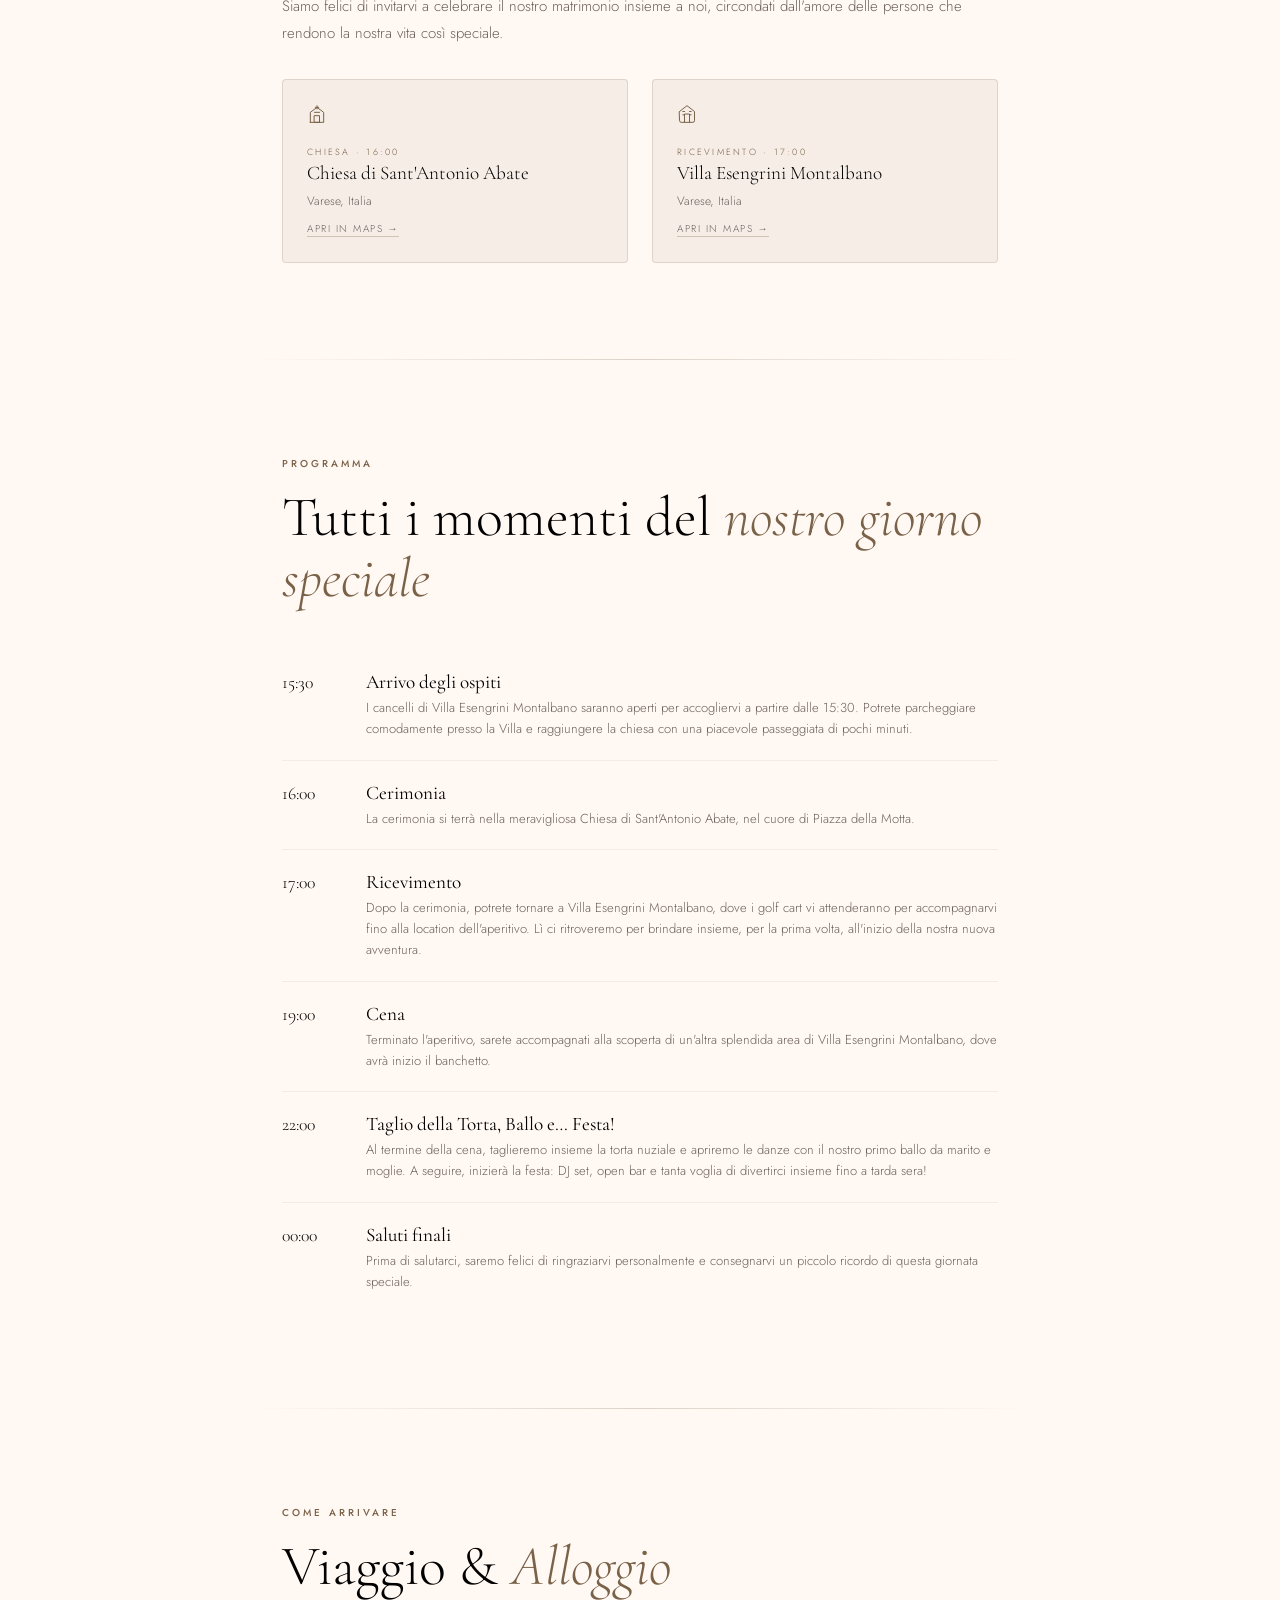
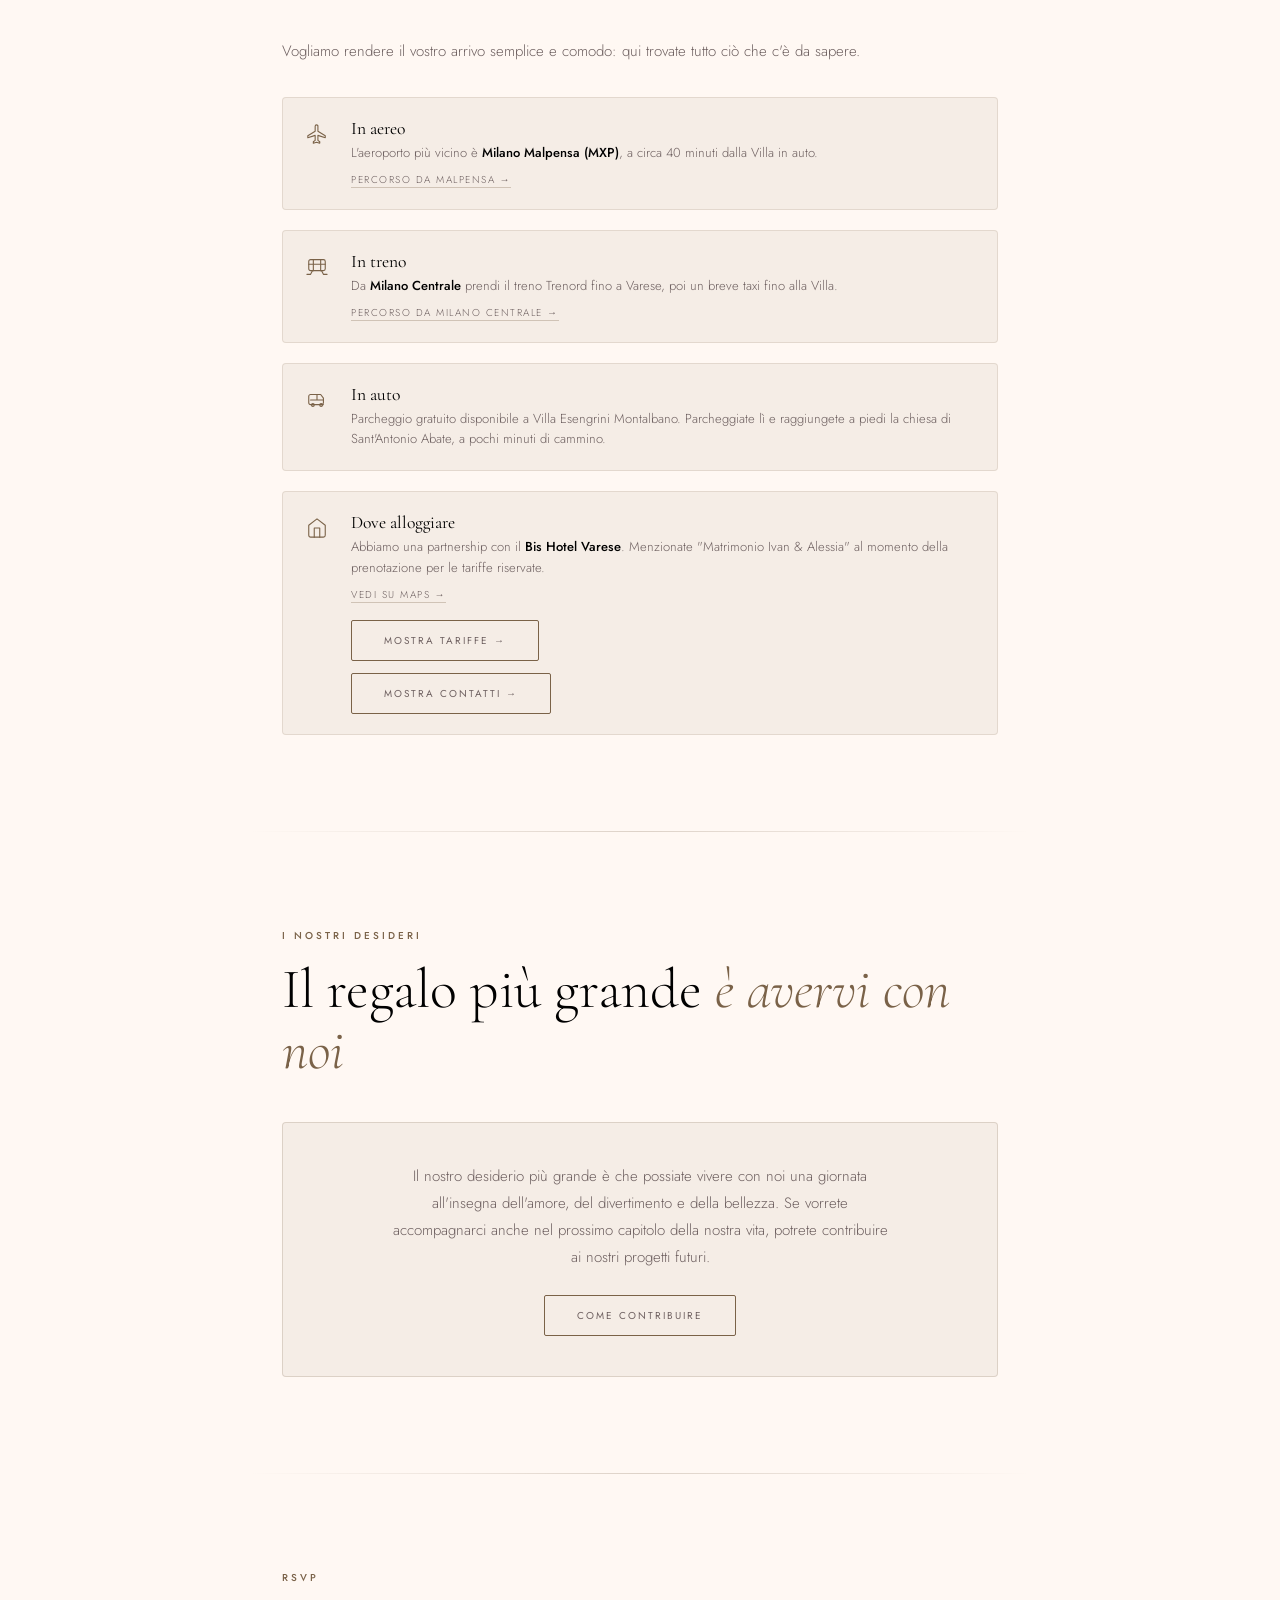
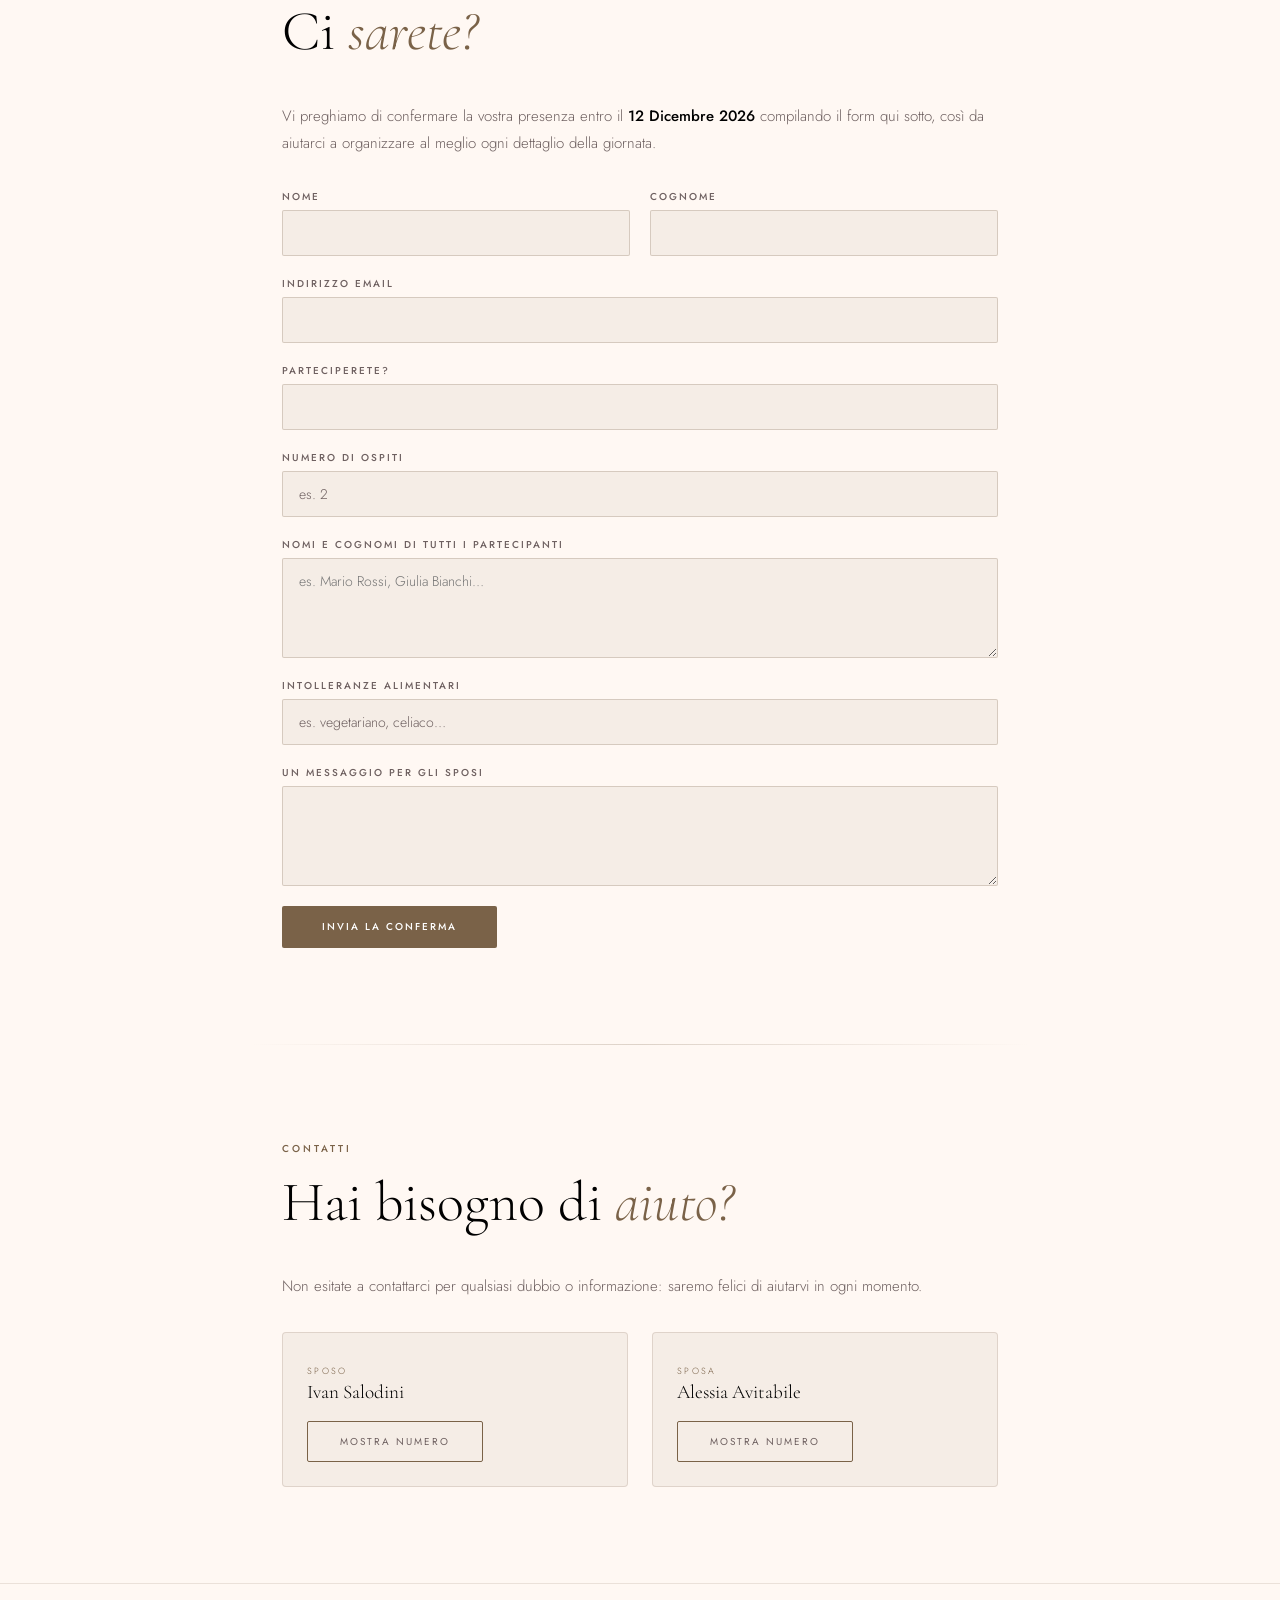
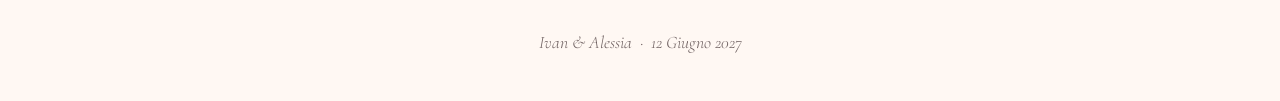
==== commit 226d8e20: "time" ====
--- a/index.html
+++ b/index.html
@@ -240,7 +240,7 @@
       </div>
     </div>
     <div class="schedule-item">
-      <div class="sch-time">00:00</div>
+      <div class="sch-time">22:00</div>
       <div class="sch-content">
         <h3 class="it">Taglio della Torta, Ballo e… Festa!</h3>
         <h3 class="en">Taglio della Torta, Ballo e… Festa!</h3>
@@ -249,7 +249,7 @@
       </div>
     </div>
     <div class="schedule-item">
-      <div class="sch-time">01:00</div>
+      <div class="sch-time">00:00</div>
       <div class="sch-content">
         <h3 class="it">Saluti finali</h3>
         <h3 class="en">Farewell</h3>
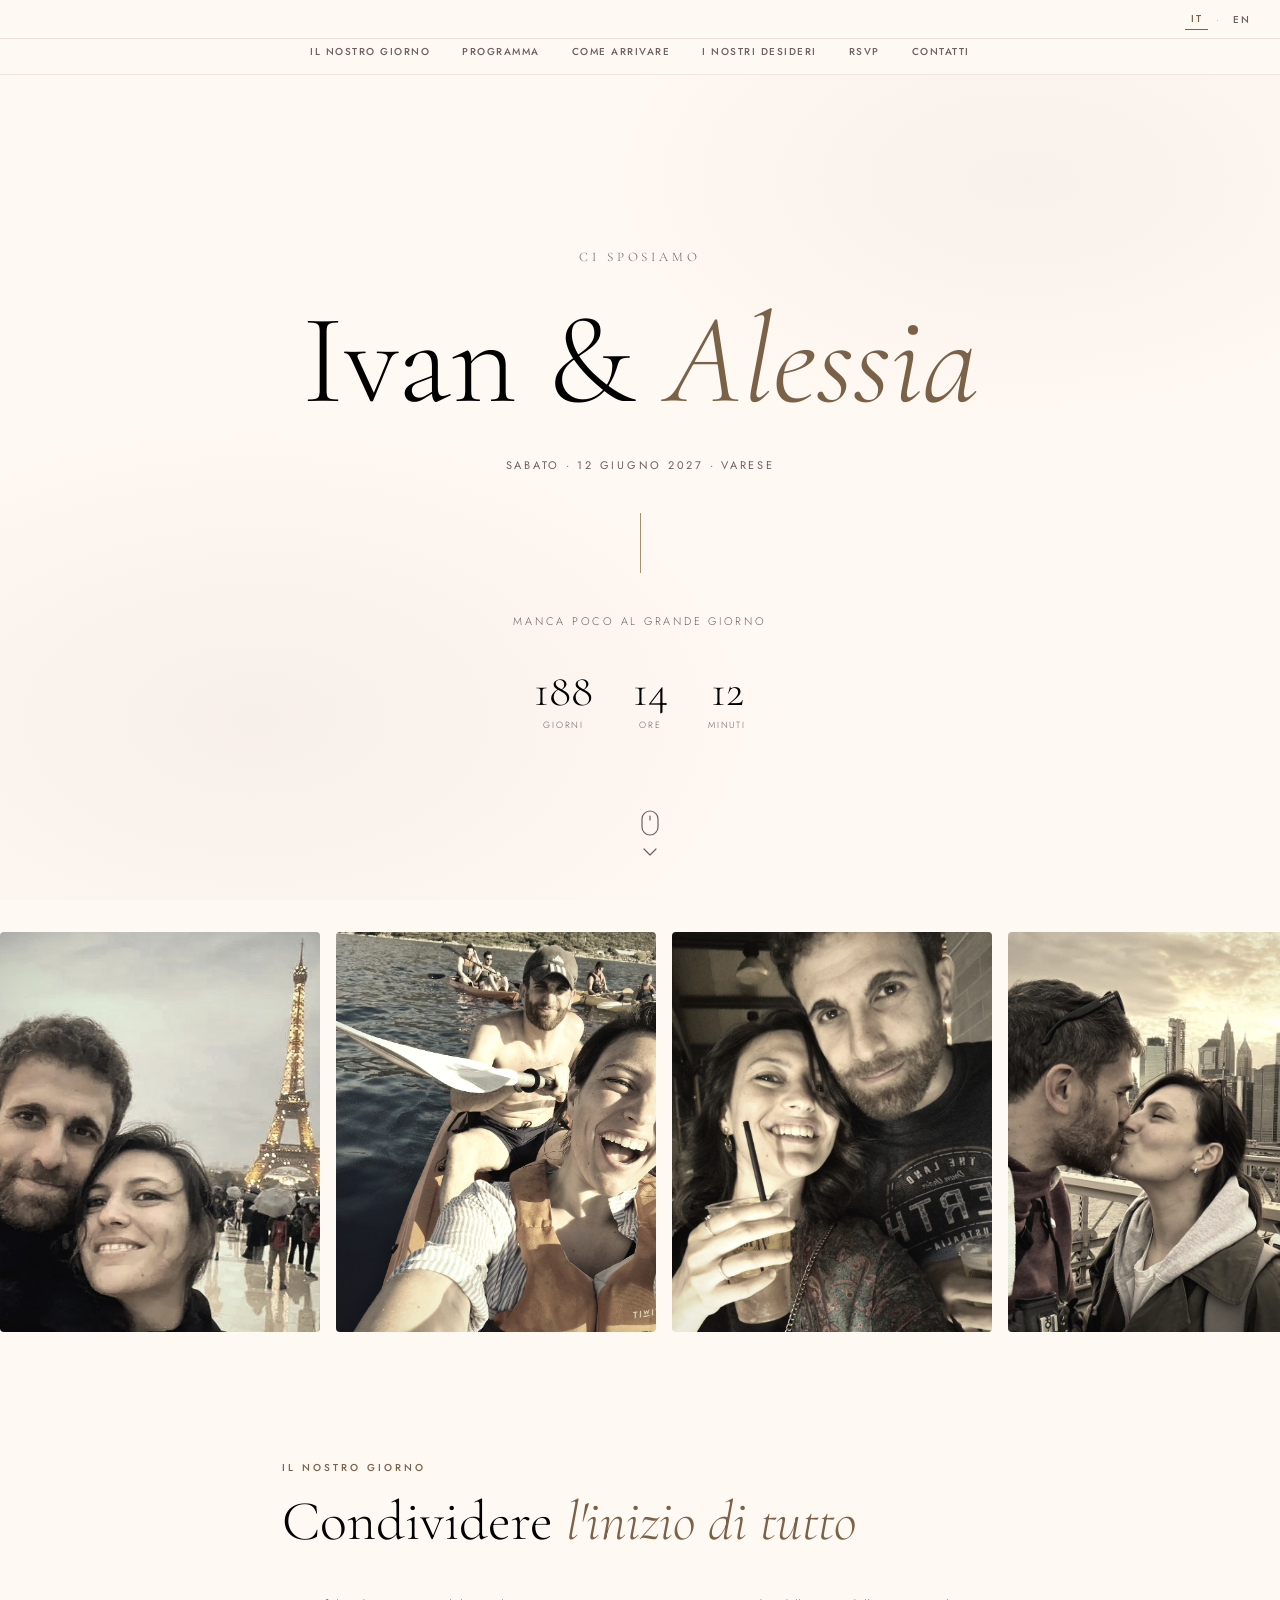
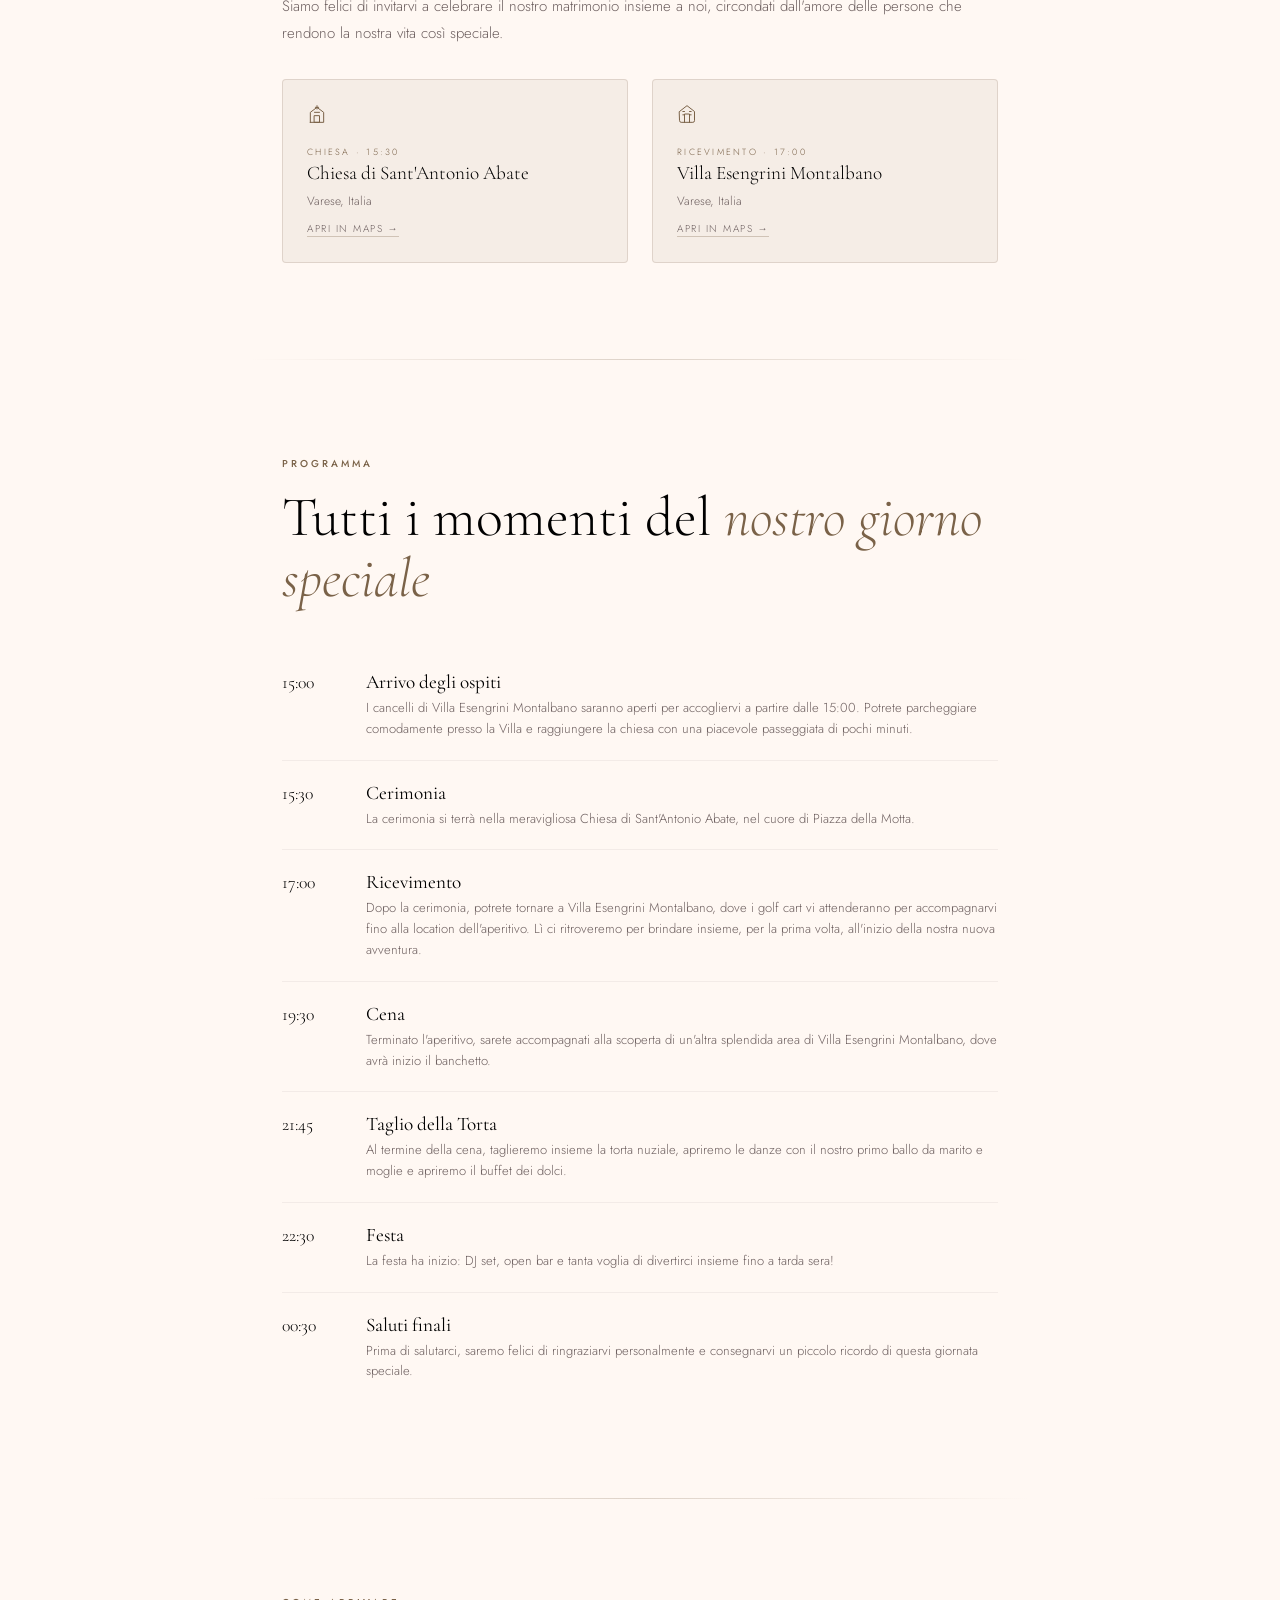
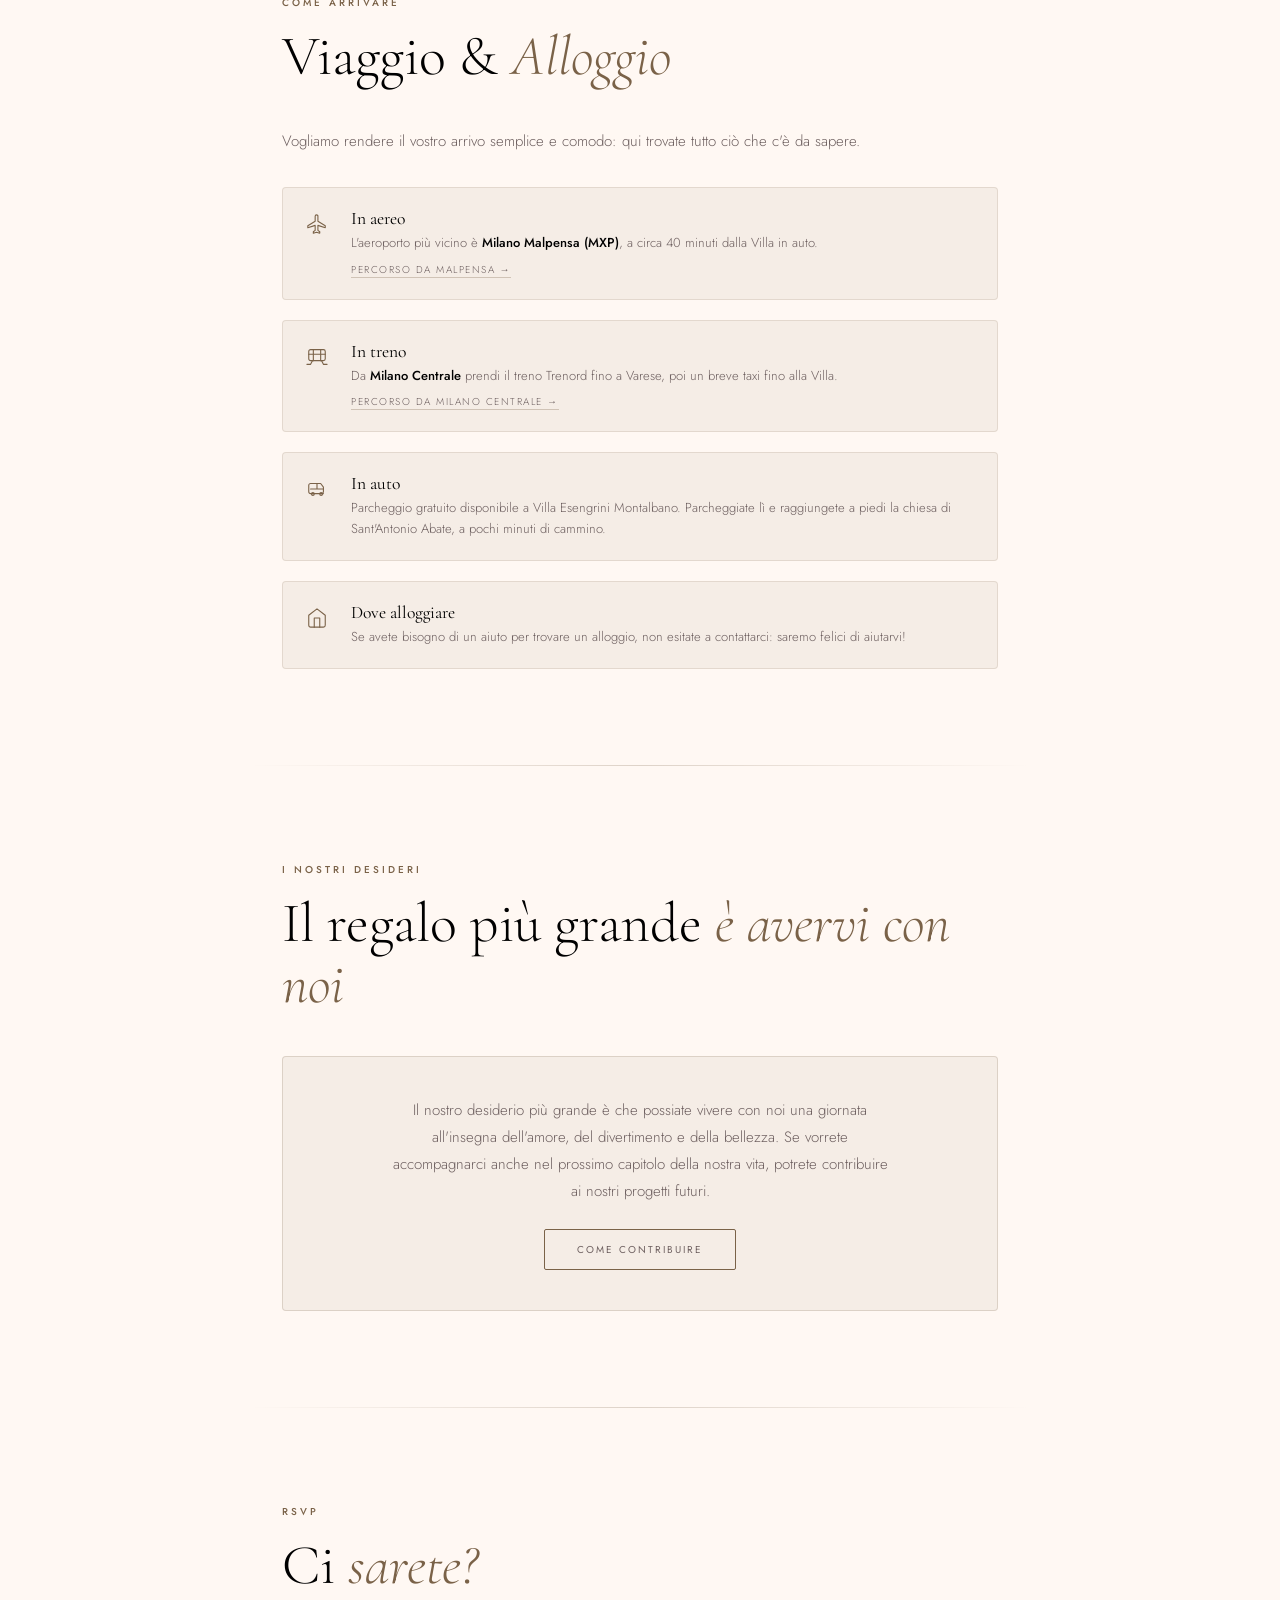
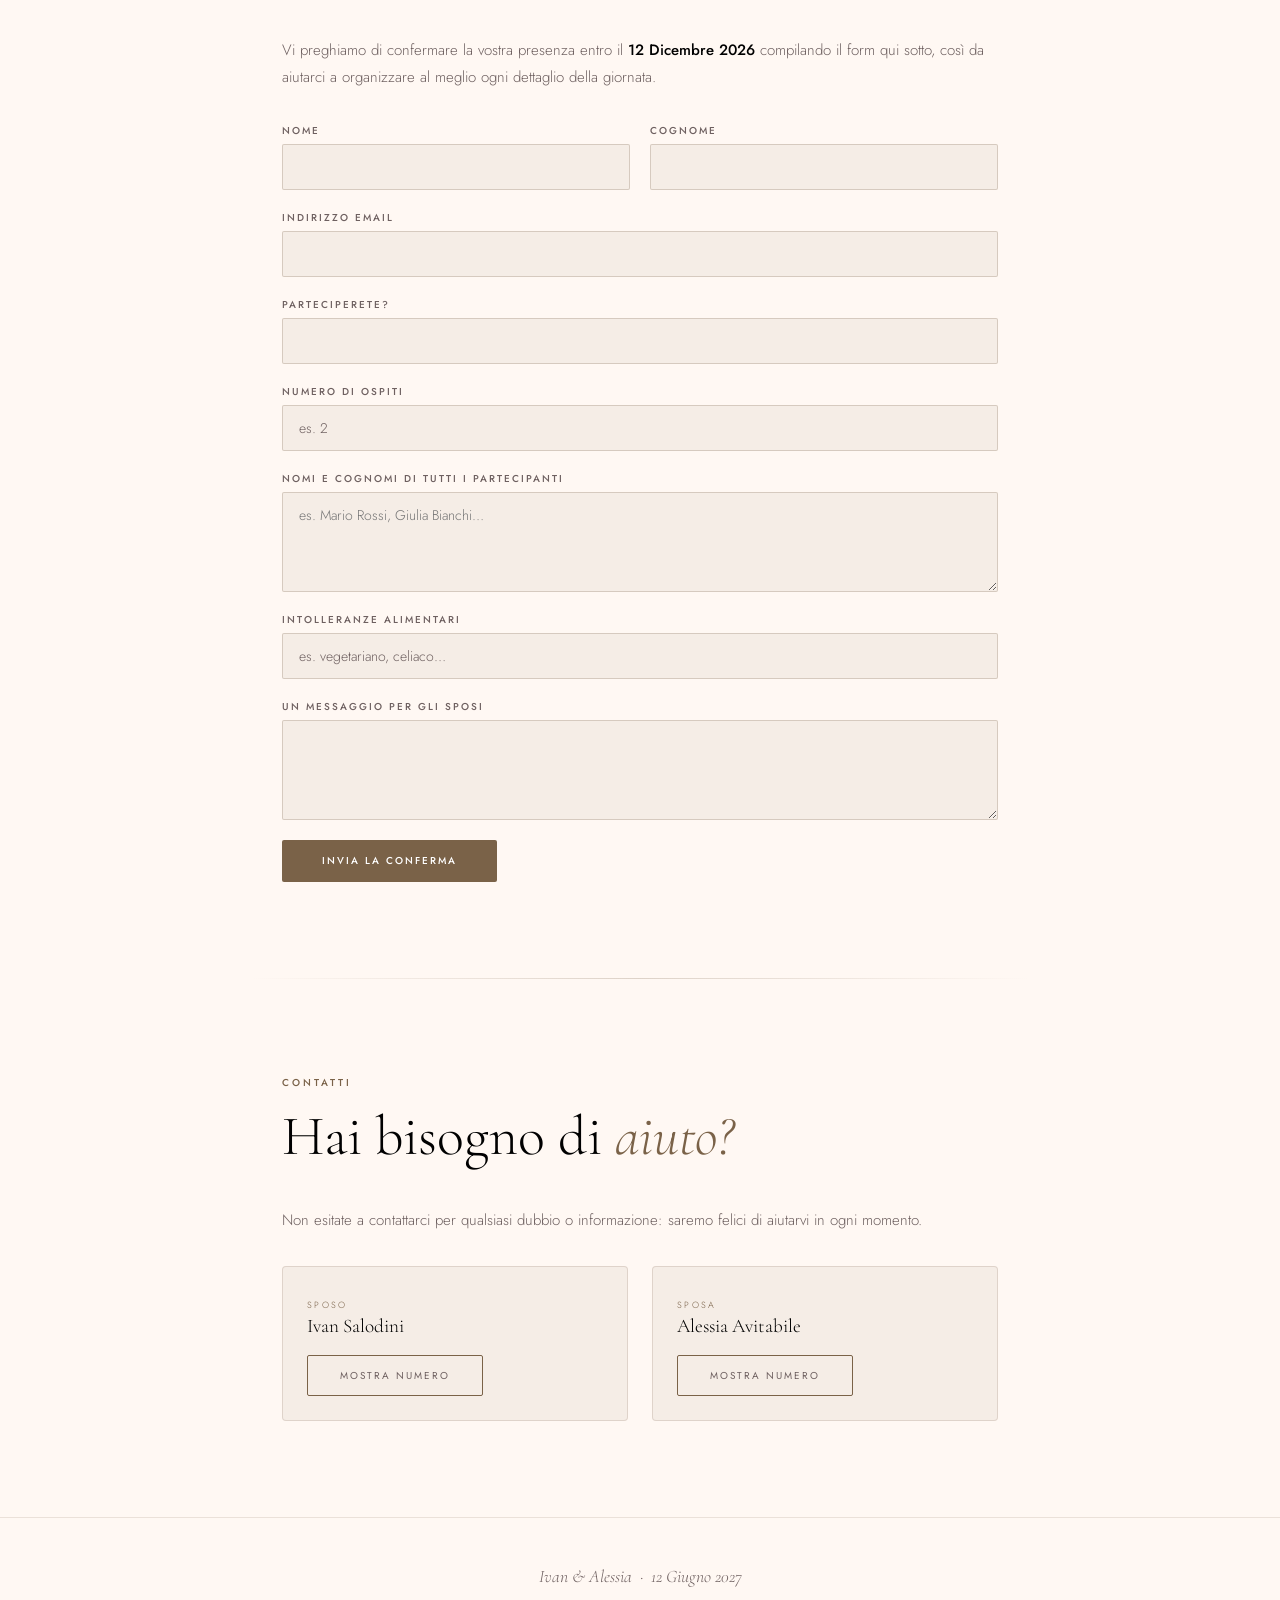
==== commit 8e68c4b2: "Update index.html" ====
--- a/index.html
+++ b/index.html
@@ -160,8 +160,8 @@
           <path d="M9 10h6"/>
         </svg>
       </div>
-      <span class="detail-card-label it">Chiesa · 16:00</span>
-      <span class="detail-card-label en">Church · 16:00</span>
+      <span class="detail-card-label it">Chiesa · 15:30</span>
+      <span class="detail-card-label en">Church · 15:30</span>
       <div class="detail-card-value">Chiesa di Sant'Antonio Abate</div>
       <span class="detail-card-sub">
         <span class="it">Varese, Italia</span>
@@ -204,16 +204,16 @@
   <h2 class="en">Every moment of <em>our special day</em></h2>
   <div class="schedule-list">
     <div class="schedule-item">
-      <div class="sch-time">15:30</div>
+      <div class="sch-time">15:00</div>
       <div class="sch-content">
         <h3 class="it">Arrivo degli ospiti</h3>
         <h3 class="en">Guests arrive</h3>
-        <p class="it">I cancelli di Villa Esengrini Montalbano saranno aperti per accogliervi a partire dalle 15:30. Potrete parcheggiare comodamente presso la Villa e raggiungere la chiesa con una piacevole passeggiata di pochi minuti.</p>
-        <p class="en">The gates of Villa Esengrini Montalbano will open to welcome you starting from 3:30 PM. You will be able to park conveniently at the Villa and reach the church with a pleasant walk of just a few minutes.</p>
-      </div>
-    </div>
-    <div class="schedule-item">
-      <div class="sch-time">16:00</div>
+        <p class="it">I cancelli di Villa Esengrini Montalbano saranno aperti per accogliervi a partire dalle 15:00. Potrete parcheggiare comodamente presso la Villa e raggiungere la chiesa con una piacevole passeggiata di pochi minuti.</p>
+        <p class="en">The gates of Villa Esengrini Montalbano will open to welcome you starting from 3:00 PM. You will be able to park conveniently at the Villa and reach the church with a pleasant walk of just a few minutes.</p>
+      </div>
+    </div>
+    <div class="schedule-item">
+      <div class="sch-time">15:30</div>
       <div class="sch-content">
         <h3 class="it">Cerimonia</h3>
         <h3 class="en">Ceremony</h3>
@@ -225,13 +225,13 @@
       <div class="sch-time">17:00</div>
       <div class="sch-content">
         <h3 class="it">Ricevimento</h3>
-        <h3 class="en">Ricevimento</h3>
+        <h3 class="en">Reception</h3>
         <p class="it">Dopo la cerimonia, potrete tornare a Villa Esengrini Montalbano, dove i golf cart vi attenderanno per accompagnarvi fino alla location dell'aperitivo. Lì ci ritroveremo per brindare insieme, per la prima volta, all'inizio della nostra nuova avventura.</p>
         <p class="en">After the ceremony, you may return to Villa Esengrini Montalbano, where golf carts will be waiting to accompany you to the aperitif location. There, we will gather to raise a toast together, for the very first time, to the beginning of our new adventure.</p>
       </div>
     </div>
     <div class="schedule-item">
-      <div class="sch-time">19:00</div>
+      <div class="sch-time">19:30</div>
       <div class="sch-content">
         <h3 class="it">Cena</h3>
         <h3 class="en">Dinner</h3>
@@ -240,16 +240,25 @@
       </div>
     </div>
     <div class="schedule-item">
-      <div class="sch-time">22:00</div>
-      <div class="sch-content">
-        <h3 class="it">Taglio della Torta, Ballo e… Festa!</h3>
-        <h3 class="en">Taglio della Torta, Ballo e… Festa!</h3>
-        <p class="it">Al termine della cena, taglieremo insieme la torta nuziale e apriremo le danze con il nostro primo ballo da marito e moglie. A seguire, inizierà la festa: DJ set, open bar e tanta voglia di divertirci insieme fino a tarda sera!</p>
-        <p class="en">At the end of the dinner, we will cut the wedding cake together and open the dance floor with our first dance as husband and wife. Afterwards, the celebration will continue with a DJ set, open bar, and plenty of fun together late into the evening!</p>
-      </div>
-    </div>
-    <div class="schedule-item">
-      <div class="sch-time">00:00</div>
+      <div class="sch-time">21:45</div>
+      <div class="sch-content">
+        <h3 class="it">Taglio della Torta</h3>
+        <h3 class="en">Wedding Cake</h3>
+        <p class="it">Al termine della cena, taglieremo insieme la torta nuziale, apriremo le danze con il nostro primo ballo da marito e moglie e apriremo il buffet dei dolci.</p>
+        <p class="en">At the end of the dinner, we will cut the wedding cake together, open the dance floor with our first dance as husband and wife, and open the sweet buffet.</p>
+      </div>
+    </div>
+    <div class="schedule-item">
+      <div class="sch-time">22:30</div>
+      <div class="sch-content">
+        <h3 class="it">Festa</h3>
+        <h3 class="en">Party</h3>
+        <p class="it">La festa ha inizio: DJ set, open bar e tanta voglia di divertirci insieme fino a tarda sera!</p>
+        <p class="en">The celebration begins: DJ set, open bar, and plenty of fun together late into the evening!</p>
+      </div>
+    </div>
+    <div class="schedule-item">
+      <div class="sch-time">00:30</div>
       <div class="sch-content">
         <h3 class="it">Saluti finali</h3>
         <h3 class="en">Farewell</h3>
@@ -318,78 +327,11 @@
       <div class="travel-icon">
         <svg viewBox="0 0 24 24"><path d="M3 9l9-7 9 7v11a2 2 0 0 1-2 2H5a2 2 0 0 1-2-2z"/><polyline points="9 22 9 12 15 12 15 22"/></svg>
       </div>
-      <div style="flex:1;">
+      <div>
         <h3 class="it">Dove alloggiare</h3>
         <h3 class="en">Where to stay</h3>
-        <p class="it">Abbiamo una partnership con il <strong>Bis Hotel Varese</strong>. Menzionate "Matrimonio Ivan &amp; Alessia" al momento della prenotazione per le tariffe riservate.</p>
-        <p class="en">We have a partnership with <strong>Bis Hotel Varese</strong>. Mention "Ivan &amp; Alessia wedding" when booking to access our reserved rates.</p>
-        <a href="https://maps.app.goo.gl/5P7TdJPremgg4f8m6" class="map-link" target="_blank" style="margin-top:8px; display:inline-block;">
-          <span class="it">Vedi su Maps →</span><span class="en">View on Maps →</span>
-        </a>
-        <button class="iban-reveal-btn" onclick="revealPrices()" id="pricesBtn" style="margin-top:1rem; display:block;">
-          <span class="it">Mostra tariffe →</span><span class="en">Show rates →</span>
-        </button>
-        <button class="iban-reveal-btn" onclick="revealHotelContacts()" id="hotelContactsBtn" style="margin-top:0.75rem; display:block;">
-          <span class="it">Mostra contatti →</span><span class="en">Show contacts →</span>
-        </button>
-        <div class="iban-display" id="hotelContactsDisplay" style="text-align:left;">
-          <div style="display:flex; flex-direction:column; gap:8px;">
-            <a href="mailto:booking@bishotelvarese.it" class="map-link" style="display:block; width:fit-content;">
-              <span class="it">✉ booking@bishotelvarese.it</span>
-              <span class="en">✉ booking@bishotelvarese.it</span>
-            </a>
-            <a href="tel:+3903321810166" class="map-link" style="display:block; width:fit-content;">
-              <span class="it">✆ +39 0332 1810166</span>
-              <span class="en">✆ +39 0332 1810166</span>
-            </a>
-            <a href="https://wa.me/393920011275" class="whatsapp-link" target="_blank">
-              <svg viewBox="0 0 24 24" fill="currentColor" style="width:14px;height:14px;vertical-align:-2px;margin-right:4px;"><path d="M17.472 14.382c-.297-.149-1.758-.867-2.03-.967-.273-.099-.471-.148-.67.15-.197.297-.767.966-.94 1.164-.173.199-.347.223-.644.075-.297-.15-1.255-.463-2.39-1.475-.883-.788-1.48-1.761-1.653-2.059-.173-.297-.018-.458.13-.606.134-.133.298-.347.446-.52.149-.174.198-.298.298-.497.099-.198.05-.371-.025-.52-.075-.149-.669-1.612-.916-2.207-.242-.579-.487-.5-.669-.51-.173-.008-.371-.01-.57-.01-.198 0-.52.074-.792.372-.272.297-1.04 1.016-1.04 2.479 0 1.462 1.065 2.875 1.213 3.074.149.198 2.096 3.2 5.077 4.487.709.306 1.262.489 1.694.625.712.227 1.36.195 1.871.118.571-.085 1.758-.719 2.006-1.413.248-.694.248-1.289.173-1.413-.074-.124-.272-.198-.57-.347z"/><path d="M12 0C5.373 0 0 5.373 0 12c0 2.117.554 4.103 1.523 5.824L.057 23.882a.5.5 0 0 0 .614.635l6.284-1.637A11.945 11.945 0 0 0 12 24c6.627 0 12-5.373 12-12S18.627 0 12 0zm0 22a9.944 9.944 0 0 1-5.127-1.424l-.364-.214-3.733.973.998-3.642-.236-.374A9.944 9.944 0 0 1 2 12C2 6.477 6.477 2 12 2s10 4.477 10 10-4.477 10-10 10z"/></svg>
-              +39 392 001 1275
-            </a>
-          </div>
-        </div>
-        <div class="iban-display" id="pricesDisplay" style="text-align:left;">
-          <table class="price-table">
-            <thead>
-              <tr>
-                <th></th>
-                <th><span class="it">Senza colazione</span><span class="en">Room only</span></th>
-                <th><span class="it">Con colazione</span><span class="en">With breakfast</span></th>
-              </tr>
-            </thead>
-            <tbody>
-              <tr>
-                <td class="room-type"><span class="it">Singola</span><span class="en">Single</span></td>
-                <td>€ 79</td>
-                <td>€ 89</td>
-              </tr>
-              <tr>
-                <td class="room-type"><span class="it">Doppia / Matrimoniale</span><span class="en">Double / Twin</span></td>
-                <td>€ 89</td>
-                <td>€ 99</td>
-              </tr>
-              <tr>
-                <td class="room-type"><span class="it">Tripla</span><span class="en">Triple</span></td>
-                <td>€ 115</td>
-                <td>€ 129</td>
-              </tr>
-              <tr>
-                <td class="room-type"><span class="it">Quadrupla</span><span class="en">Quadruple</span></td>
-                <td>€ 139</td>
-                <td>€ 159</td>
-              </tr>
-              <tr>
-                <td class="room-type"><span class="it">Quintupla</span><span class="en">Quintuple</span></td>
-                <td>€ 169</td>
-                <td>€ 189</td>
-              </tr>
-            </tbody>
-          </table>
-          <p style="font-size:11px; margin-top:8px; color:var(--mid);">
-            <span class="it">Prezzi per notte · soggetti a disponibilità</span>
-            <span class="en">Prices per night · subject to availability</span>
-          </p>
-        </div>
+        <p class="it">Se avete bisogno di un aiuto per trovare un alloggio, non esitate a contattarci: saremo felici di aiutarvi!</p>
+        <p class="en">If you need any help finding accommodation, please don't hesitate to contact us — we'll be happy to help!</p>
       </div>
     </div>
 
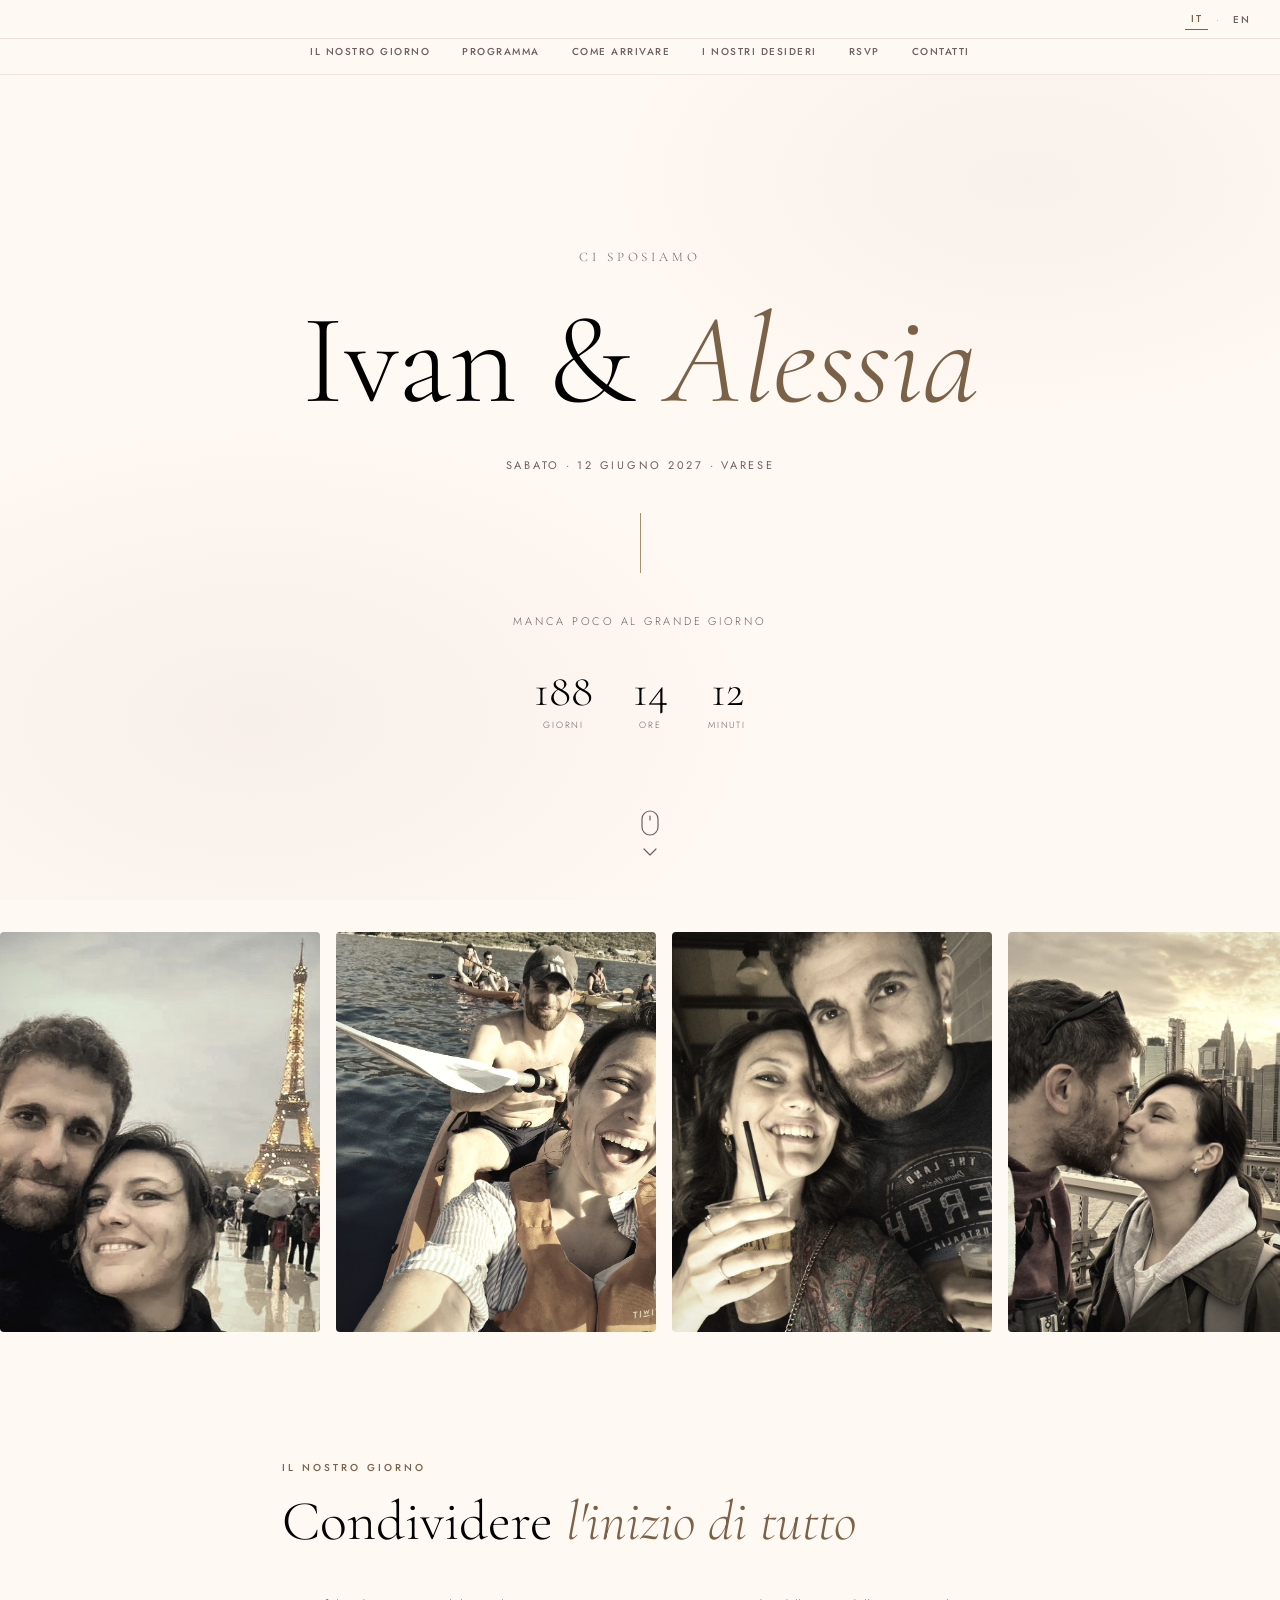
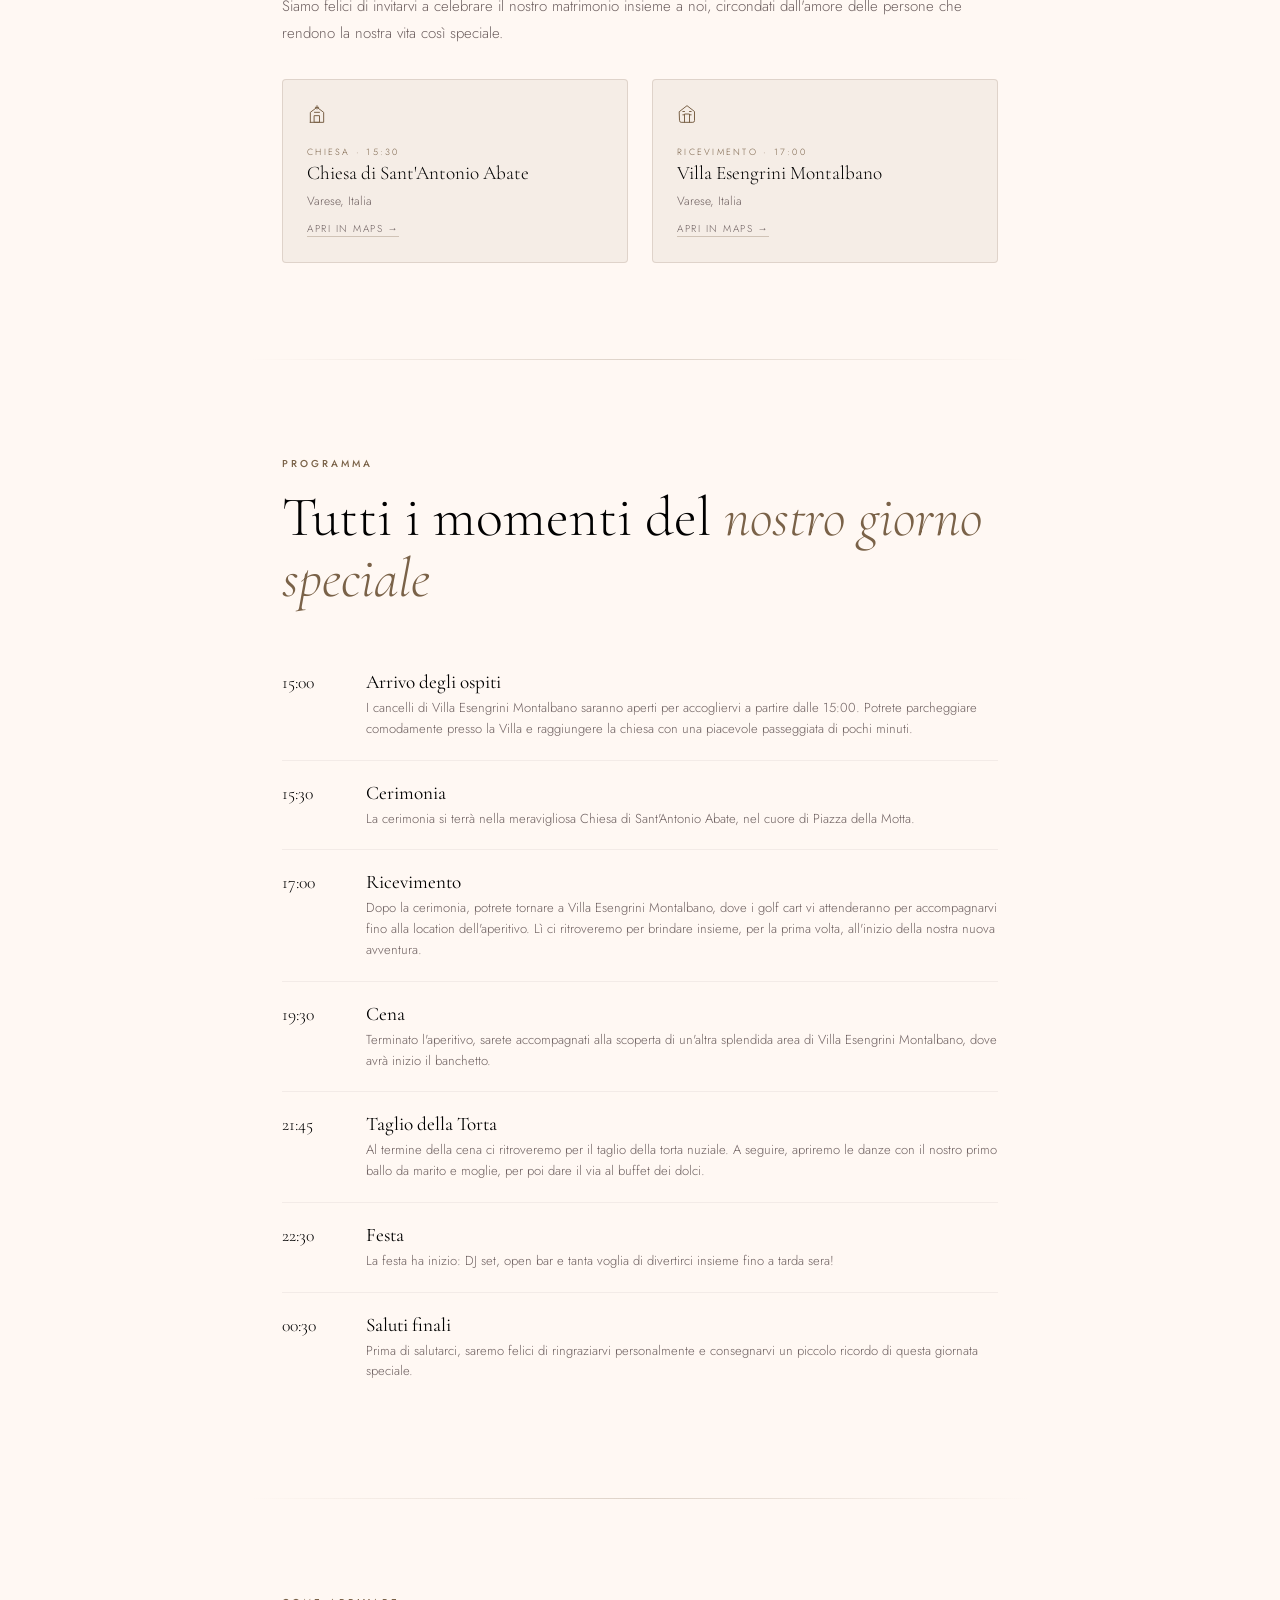
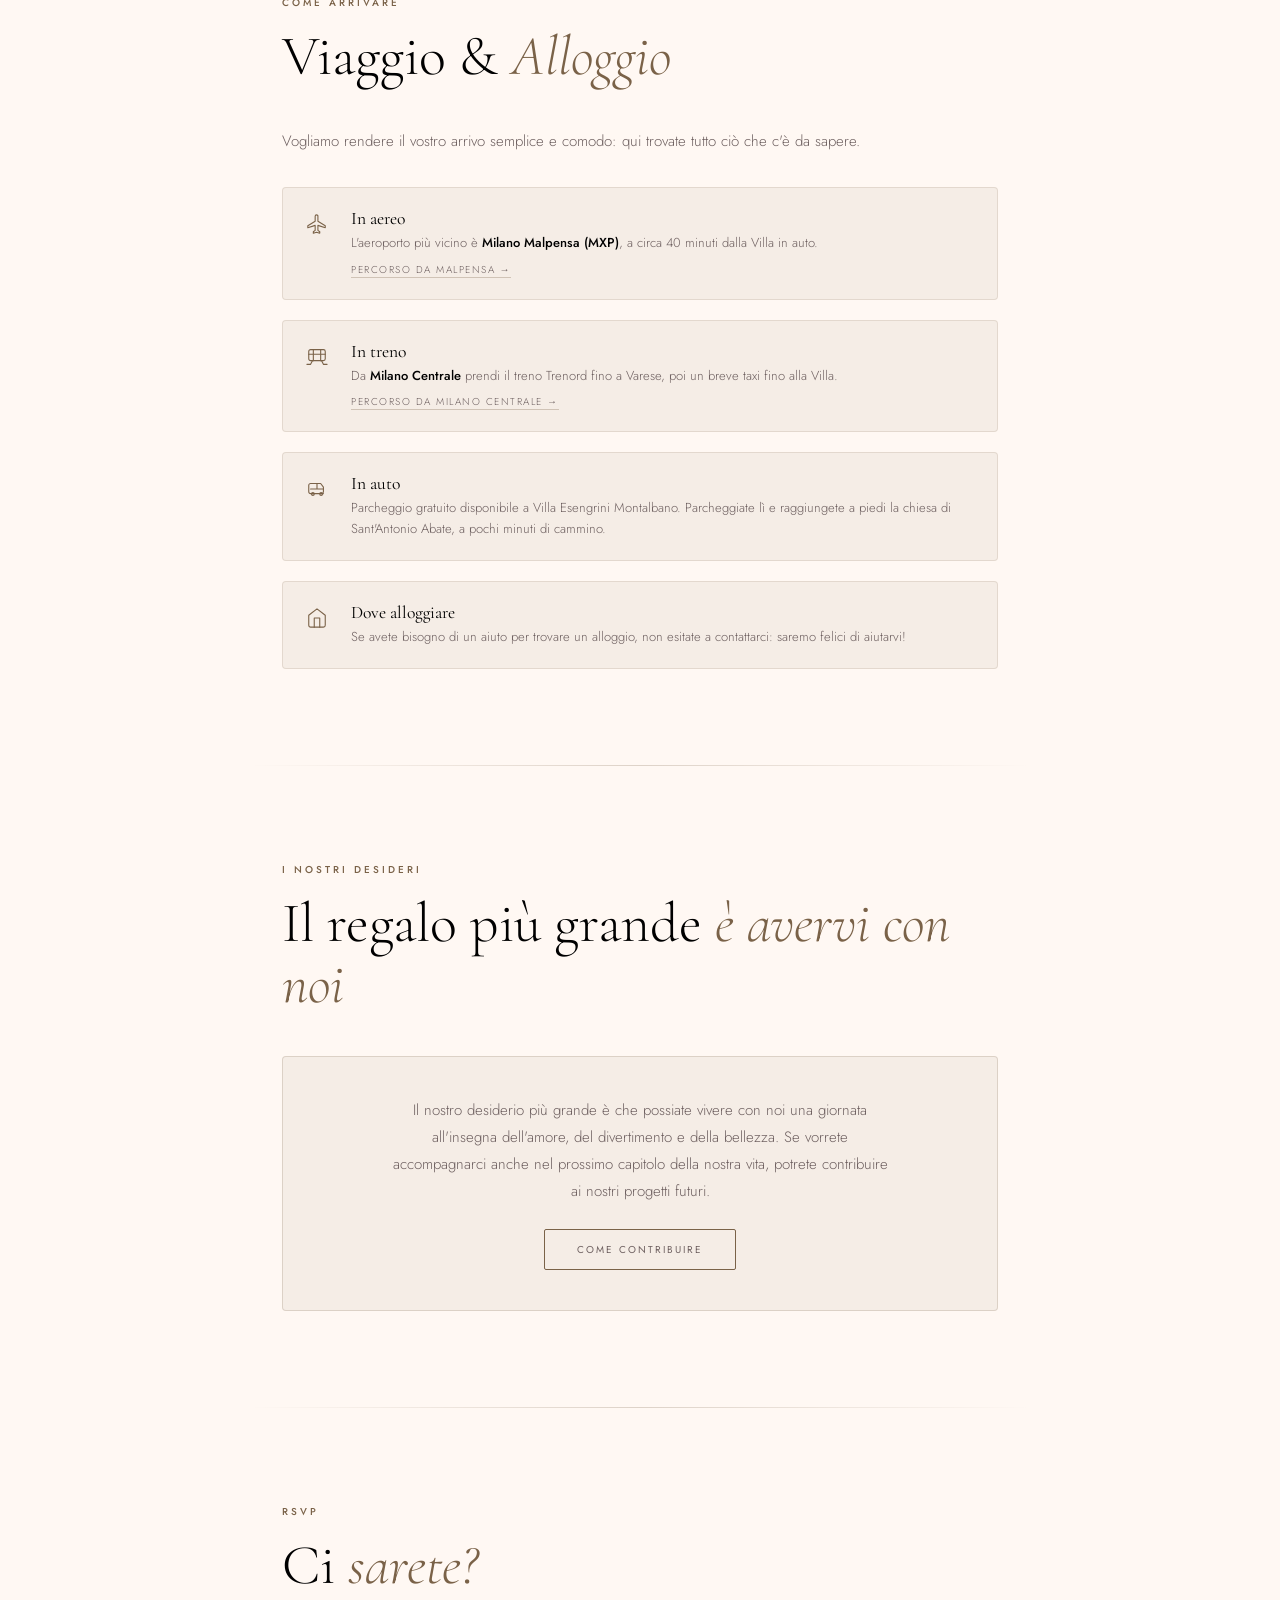
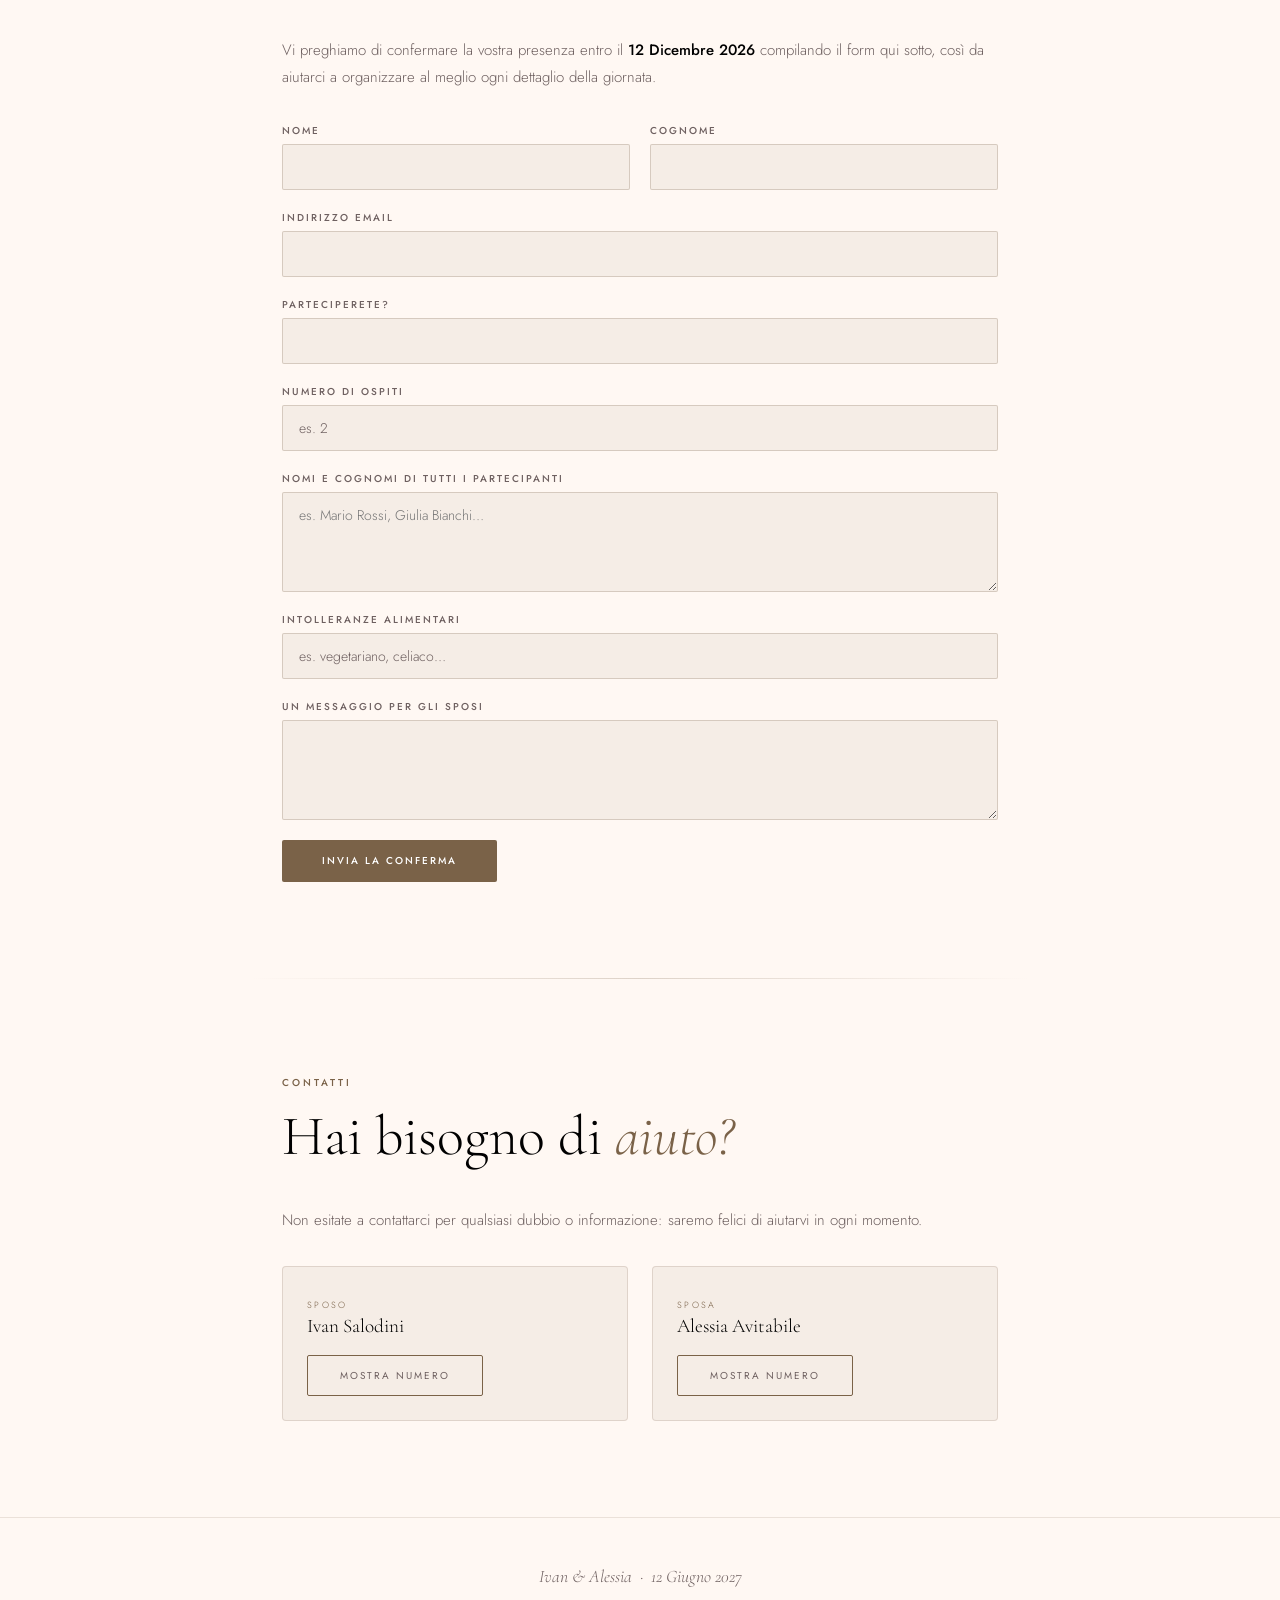
==== commit ed8611fd: "Update index.html" ====
--- a/index.html
+++ b/index.html
@@ -244,8 +244,8 @@
       <div class="sch-content">
         <h3 class="it">Taglio della Torta</h3>
         <h3 class="en">Wedding Cake</h3>
-        <p class="it">Al termine della cena, taglieremo insieme la torta nuziale, apriremo le danze con il nostro primo ballo da marito e moglie e apriremo il buffet dei dolci.</p>
-        <p class="en">At the end of the dinner, we will cut the wedding cake together, open the dance floor with our first dance as husband and wife, and open the sweet buffet.</p>
+        <p class="it">Al termine della cena ci ritroveremo per il taglio della torta nuziale. A seguire, apriremo le danze con il nostro primo ballo da marito e moglie, per poi dare il via al buffet dei dolci.</p>
+        <p class="en">At the end of the dinner, we will gather for the cutting of the wedding cake. We will then open the dance floor with our first dance as husband and wife, before launching the sweet buffet.</p>
       </div>
     </div>
     <div class="schedule-item">
